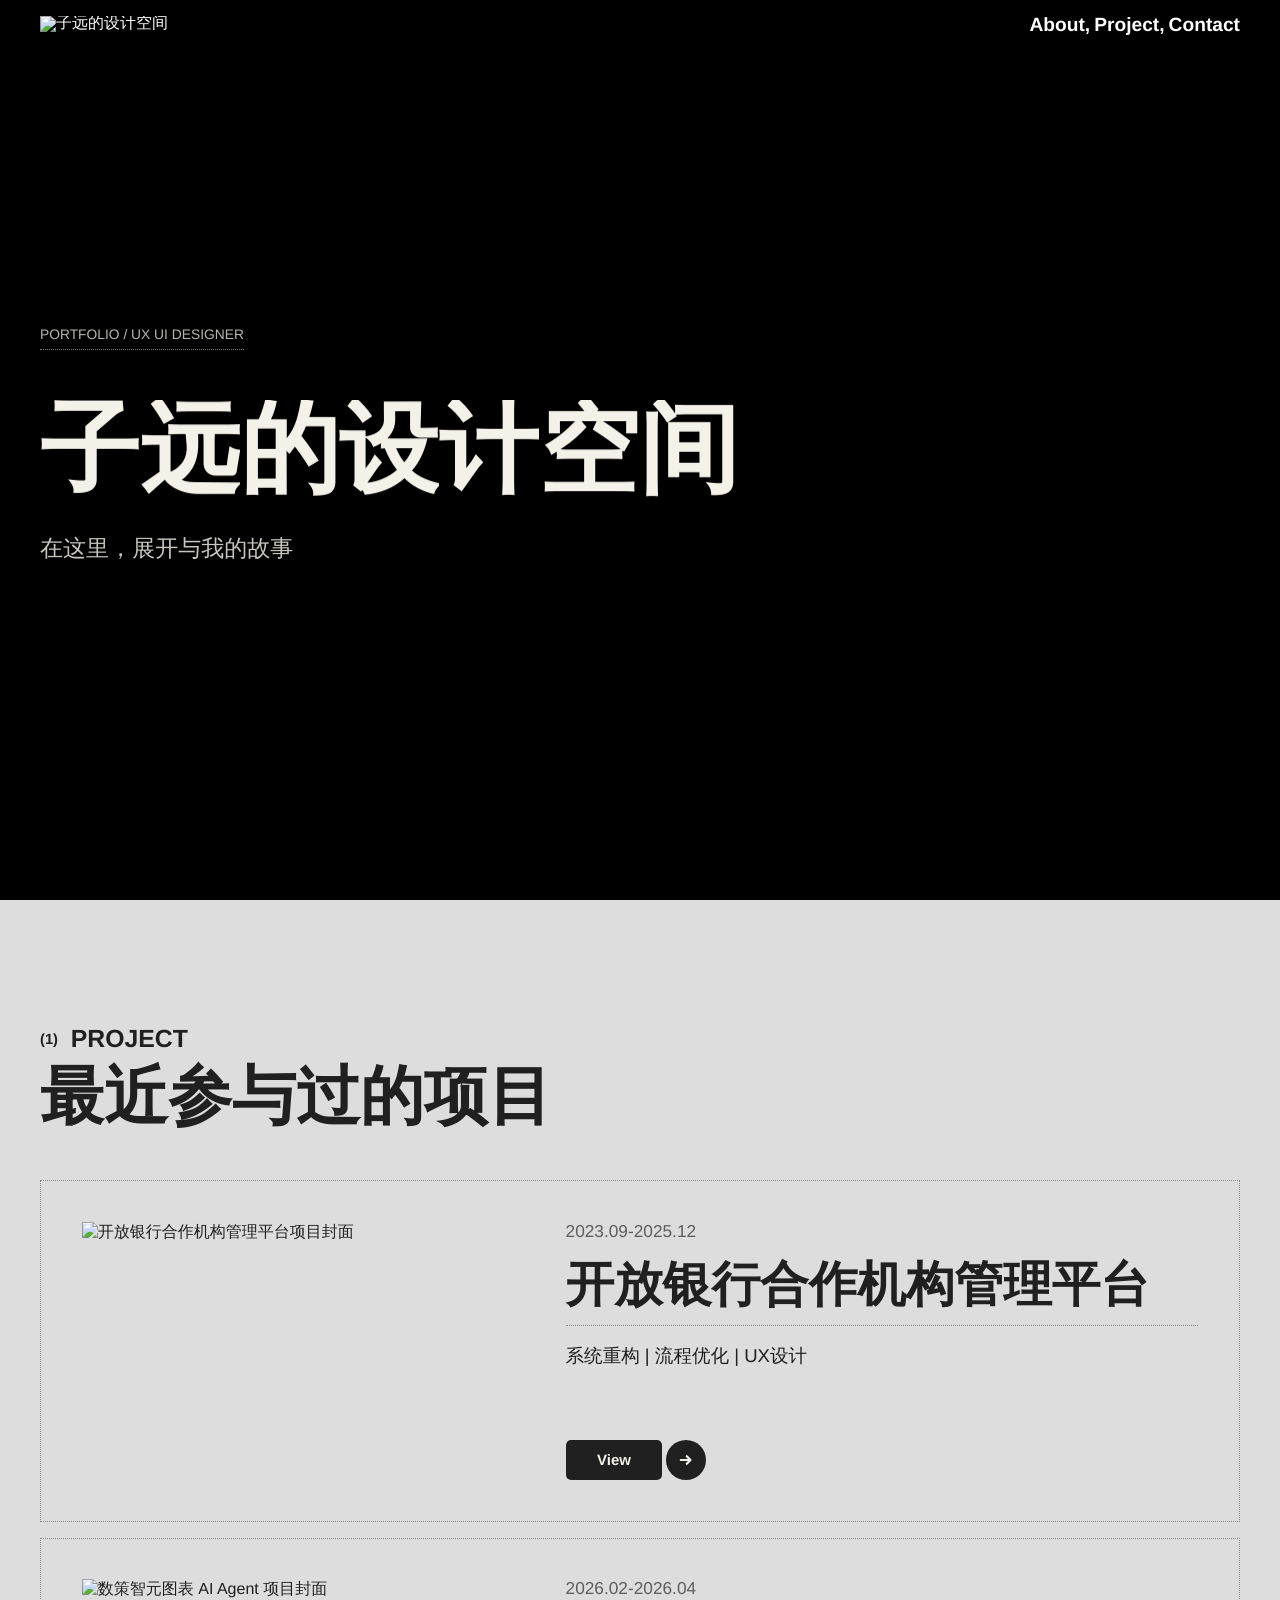
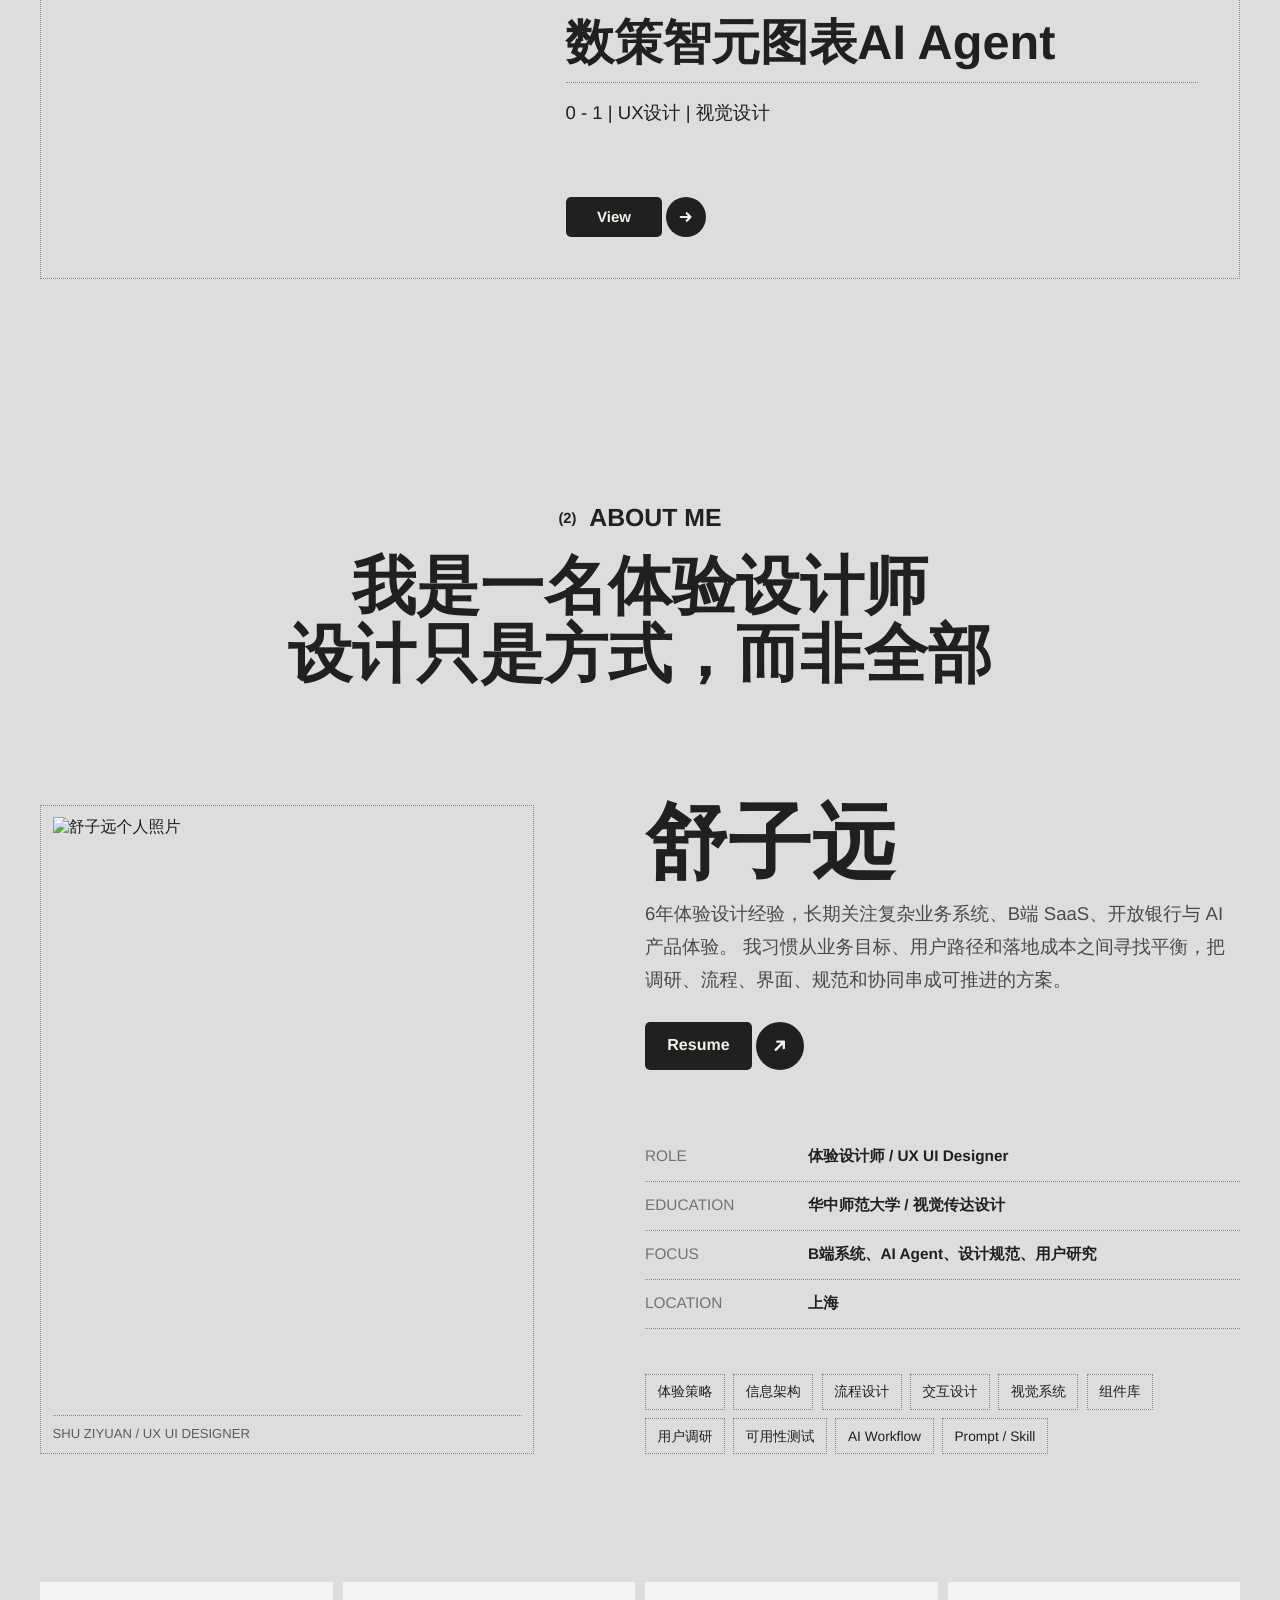
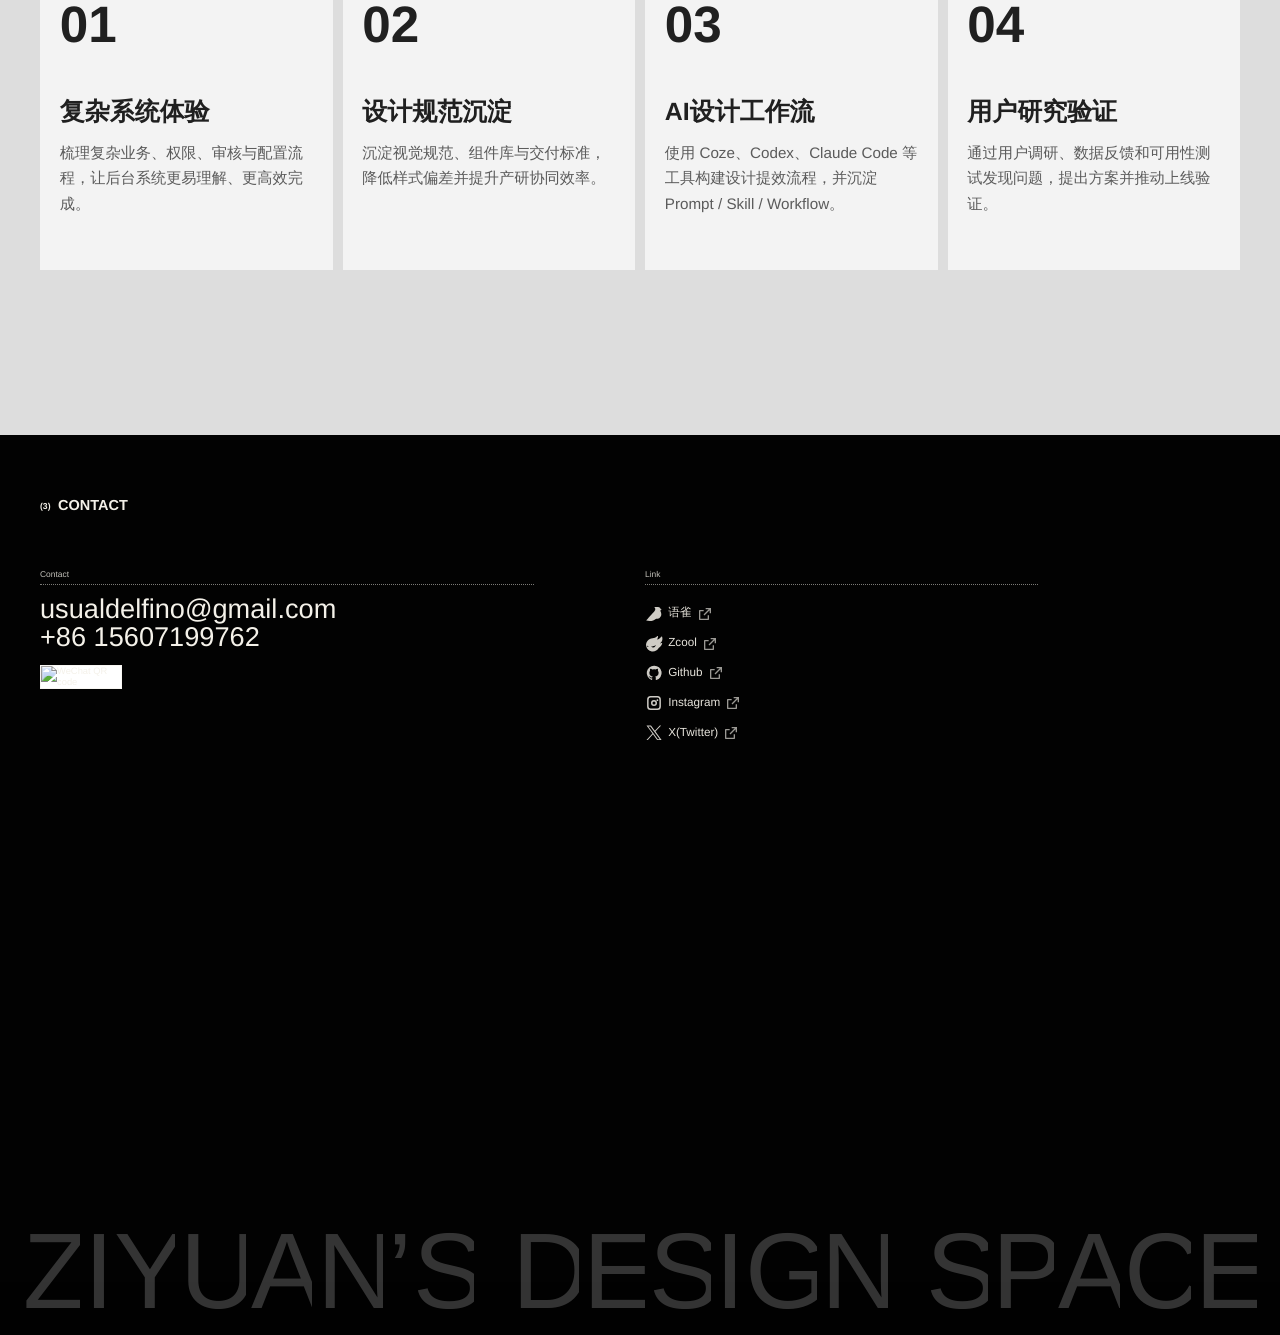
==== index.html @ 79cee353 "Add files via upload" ====
<!doctype html>
<html lang="zh-CN">
  <head>
    <meta charset="UTF-8" />
    <meta name="viewport" content="width=device-width, initial-scale=1.0" />
    <meta
      name="description"
      content="子远的设计空间 - 在这里，展开与我的故事"
    />
    <title>子远的设计空间 - 视频B</title>
    <link rel="icon" href="data:," />
    <style>
      html,
      body {
        background: #dddddd;
      }
    </style>
    <script src="./page-transition.js?v=home-video-b-ready-20260702"></script>
    <link rel="stylesheet" href="./page-transition.css?v=no-flash-route-ready-20260702" />
    <link rel="stylesheet" href="./styles.css?v=hero-copy-motion-20260702" />
    <link rel="stylesheet" href="./contact-footer.css?v=text-offset-20260701a" />
    <link rel="stylesheet" href="./site-header.css?v=site-header-nav-line-20260701" />
    <meta name="variant" content="home-hero-video-b" />
    <meta name="variant-label" content="视频B" />
    <!-- 视频B: homepage hero video using assets/hero-video-b-doubao-no-watermark-compressed.mp4. -->
    <style>
      .hero__media--video {
        --hero-scale: 1;
      }

      .hero__media--video video {
        display: block;
        width: 100%;
        height: 100%;
        object-fit: cover;
        object-position: center;
      }
    </style>
  </head>
  <body>
    <div class="loader" aria-live="polite" aria-label="HELLO 欢迎来到">
      <p class="loader__text" data-loader-text="HELLO 欢迎来到" aria-hidden="true"></p>
      <div class="loader__scan" aria-hidden="true">
        <span class="loader__scan-line"></span>
        <span class="loader__scan-block" style="--x: -42vw; --y: -1px; --w: 8vw; --h: 1px; --d: 0.02s"></span>
        <span class="loader__scan-block" style="--x: -29vw; --y: 2px; --w: 11vw; --h: 1px; --d: 0.08s"></span>
        <span class="loader__scan-block" style="--x: -17vw; --y: -5px; --w: 9vw; --h: 3px; --d: 0.14s"></span>
        <span class="loader__scan-block" style="--x: -7vw; --y: 4px; --w: 12vw; --h: 4px; --d: 0.18s"></span>
        <span class="loader__scan-block" style="--x: 3vw; --y: -2px; --w: 15vw; --h: 2px; --d: 0.22s"></span>
        <span class="loader__scan-block" style="--x: 15vw; --y: 6px; --w: 10vw; --h: 5px; --d: 0.26s"></span>
        <span class="loader__scan-block" style="--x: 28vw; --y: -4px; --w: 12vw; --h: 2px; --d: 0.31s"></span>
        <span class="loader__scan-block" style="--x: 40vw; --y: 1px; --w: 9vw; --h: 1px; --d: 0.36s"></span>
      </div>
      <div class="loader__panel loader__panel--top">
        <span></span><span></span><span></span><span></span><span></span>
        <span></span><span></span><span></span><span></span><span></span>
        <span></span><span></span><span></span><span></span><span></span>
        <span></span><span></span><span></span><span></span><span></span>
      </div>
      <div class="loader__panel loader__panel--bottom">
        <span></span><span></span><span></span><span></span><span></span>
        <span></span><span></span><span></span><span></span><span></span>
        <span></span><span></span><span></span><span></span><span></span>
        <span></span><span></span><span></span><span></span><span></span>
      </div>
    </div>

    <div data-site-header data-site-header-page="home"></div>

    <main id="top">
      <section class="hero" data-hero>
        <div class="hero__media hero__media--video" aria-hidden="true">
          <video
            src="./assets/hero-video-b-doubao-no-watermark-compressed.mp4"
            autoplay
            muted
            loop
            playsinline
            preload="auto"
          ></video>
        </div>
        <div class="hero__grid">
          <p class="hero__kicker reveal">Portfolio / UX UI Designer</p>
          <h1 class="hero__title" data-split-title>子远的设计空间</h1>
          <p class="hero__subtitle reveal">在这里，展开与我的故事</p>
        </div>
      </section>

      <section class="selected" id="selected">
        <div class="section-head">
          <h2 class="section-title">
            <span>(1)</span>
            <strong>Project</strong>
          </h2>
          <p class="section-read reveal-lines">
            <span>最近参与过的项目</span>
          </p>
        </div>

        <div class="work-list">
          <article class="work-card reveal-card">
            <div class="work-card__visual">
              <img
                src="./assets/project-open-bank.png"
                alt="开放银行合作机构管理平台项目封面"
              />
            </div>
            <div class="work-card__body">
              <p class="work-card__meta">2023.09-2025.12</p>
              <h3>开放银行合作机构管理平台</h3>
              <p class="work-card__tags">系统重构 | 流程优化 | UX设计</p>
              <a href="./open-bank.html" class="link-button" aria-label="查看开放银行合作机构管理平台详情">
                <span>View</span>
                <i class="link-button__icon" aria-hidden="true">
                  <svg viewBox="0 0 24 24" focusable="false">
                    <path d="M5 12H18M13 7L18 12L13 17" />
                  </svg>
                </i>
              </a>
            </div>
          </article>
          <article class="work-card reveal-card">
            <div class="work-card__visual">
              <img
                src="./assets/project-bi-agent.png"
                alt="数策智元图表 AI Agent 项目封面"
              />
            </div>
            <div class="work-card__body">
              <p class="work-card__meta">2026.02-2026.04</p>
              <h3>数策智元图表AI Agent</h3>
              <p class="work-card__tags">0 - 1 | UX设计 | 视觉设计</p>
              <a href="./bi-agent.html" class="link-button" aria-label="查看数策智元图表 AI Agent 详情">
                <span>View</span>
                <i class="link-button__icon" aria-hidden="true">
                  <svg viewBox="0 0 24 24" focusable="false">
                    <path d="M5 12H18M13 7L18 12L13 17" />
                  </svg>
                </i>
              </a>
            </div>
          </article>
        </div>
      </section>

      <section class="about" id="about">
        <div class="about__sticky">
          <h2 class="section-title">
            <span>(2)</span>
            <strong>ABOUT ME</strong>
          </h2>
          <p class="about__copy reveal-lines">
            <span>我是一名体验设计师</span>
            <span>设计只是方式，而非全部</span>
          </p>
        </div>

        <div class="about__profile">
          <figure class="about__photo reveal-card">
            <img src="./assets/profile-photo.jpg" alt="舒子远个人照片" />
            <figcaption>Shu Ziyuan / UX UI Designer</figcaption>
          </figure>

          <div class="about__body">
            <div class="about__intro reveal-card">
              <h3>舒子远</h3>
              <p>
                6年体验设计经验，长期关注复杂业务系统、B端 SaaS、开放银行与 AI 产品体验。
                我习惯从业务目标、用户路径和落地成本之间寻找平衡，把调研、流程、界面、规范和协同串成可推进的方案。
              </p>
              <a
                href="./assets/体验设计师-舒子远-简历.pdf"
                class="link-button about__resume-link"
                target="_blank"
                rel="noopener noreferrer"
                aria-label="新开标签页查看舒子远 PDF 简历"
              >
                <span>Resume</span>
                <i class="link-button__icon" aria-hidden="true">
                  <svg viewBox="0 0 24 24" focusable="false">
                    <path d="M7 17L17 7M9 7H17V15" />
                  </svg>
                </i>
              </a>
            </div>

            <dl class="about__facts reveal-card">
              <div>
                <dt>Role</dt>
                <dd>体验设计师 / UX UI Designer</dd>
              </div>
              <div>
                <dt>Education</dt>
                <dd>华中师范大学 / 视觉传达设计</dd>
              </div>
              <div>
                <dt>Focus</dt>
                <dd>B端系统、AI Agent、设计规范、用户研究</dd>
              </div>
              <div>
                <dt>Location</dt>
                <dd>上海</dd>
              </div>
            </dl>

            <div class="about__skills reveal-card" aria-label="擅长方向">
              <span>体验策略</span>
              <span>信息架构</span>
              <span>流程设计</span>
              <span>交互设计</span>
              <span>视觉系统</span>
              <span>组件库</span>
              <span>用户调研</span>
              <span>可用性测试</span>
              <span>AI Workflow</span>
              <span>Prompt / Skill</span>
            </div>
          </div>
        </div>

        <div class="about__abilities" aria-label="核心能力">
          <article class="about__ability reveal-card">
            <span>01</span>
            <h3>复杂系统体验</h3>
            <p>梳理复杂业务、权限、审核与配置流程，让后台系统更易理解、更高效完成。</p>
          </article>
          <article class="about__ability reveal-card">
            <span>02</span>
            <h3>设计规范沉淀</h3>
            <p>沉淀视觉规范、组件库与交付标准，降低样式偏差并提升产研协同效率。</p>
          </article>
          <article class="about__ability reveal-card">
            <span>03</span>
            <h3>AI设计工作流</h3>
            <p>使用 Coze、Codex、Claude Code 等工具构建设计提效流程，并沉淀 Prompt / Skill / Workflow。</p>
          </article>
          <article class="about__ability reveal-card">
            <span>04</span>
            <h3>用户研究验证</h3>
            <p>通过用户调研、数据反馈和可用性测试发现问题，提出方案并推动上线验证。</p>
          </article>
        </div>
      </section>

      <div data-contact-footer></div>
    </main>

    <script src="./site-header.js?v=visual-anchor-20260702"></script>
    <script src="./contact-footer.js?v=text-offset-20260701a"></script>
    <script src="./script.js?v=contact-no-click-20260701"></script>
  </body>
</html>
---- page-transition.css ----
html {
  --page-flip-duration: 1200ms;
  --page-flip-ease: cubic-bezier(0.2, 0.8, 0.2, 1);
}

html.is-page-flip-pending,
html.is-page-flip-history-loading,
body.is-page-flip-navigating {
  overflow: hidden;
}

html.is-page-flip-history-loading body > :not(.page-flip-preview):not(.page-flip-history-frame):not(.page-flip-history-cover) {
  visibility: hidden !important;
}

html.is-page-flip-history-loading body {
  background: transparent !important;
}

html.is-page-flip-pending body {
  clip-path: inset(100% 0 0 0);
}

html.is-page-flip-pending body.is-page-flip-enter {
  animation: page-flip-enter var(--page-flip-duration) var(--page-flip-ease) forwards;
  will-change: clip-path;
}

html.is-page-flip-arriving .loader,
html.is-page-flip-arriving .c-loading {
  display: none !important;
}

html.is-page-flip-incoming:not(.is-page-flip-home-preview) .char {
  animation: none !important;
  opacity: 1 !important;
  transform: translate3d(0, 0, 0) !important;
}

html.is-page-flip-home-preview:not(.is-page-flip-home-preview-active) .char {
  animation: none !important;
  opacity: 0.02 !important;
}

html.is-page-flip-home-preview.is-page-flip-home-preview-active body.is-loaded .char,
html.is-page-flip-home-preview.is-page-flip-home-preview-active body.is-finished .char {
  animation: title-char-in 1.35s cubic-bezier(0.22, 1, 0.36, 1) forwards !important;
  animation-delay: calc(0.08s + var(--i) * 0.045s) !important;
}

html.is-page-flip-incoming:not(.is-page-flip-home-preview) .hero__kicker,
html.is-page-flip-incoming:not(.is-page-flip-home-preview) .hero__subtitle {
  opacity: 1 !important;
  transform: translate3d(0, 0, 0) !important;
  transition: none !important;
}

html.is-page-flip-home-preview:not(.is-page-flip-home-preview-active) .hero__kicker,
html.is-page-flip-home-preview:not(.is-page-flip-home-preview-active) .hero__subtitle {
  animation: none !important;
  opacity: 0 !important;
  transform: translate3d(0, 28px, 0) !important;
  transition: none !important;
}

html.is-page-flip-home-preview.is-page-flip-home-preview-active body.is-loaded .hero__kicker,
html.is-page-flip-home-preview.is-page-flip-home-preview-active body.is-finished .hero__kicker,
html.is-page-flip-home-preview.is-page-flip-home-preview-active body.is-loaded .hero__subtitle,
html.is-page-flip-home-preview.is-page-flip-home-preview-active body.is-finished .hero__subtitle {
  animation: page-flip-hero-copy-in 0.95s cubic-bezier(0.22, 1, 0.36, 1) forwards !important;
}

html.is-page-flip-home-preview.is-page-flip-home-preview-active body.is-loaded .hero__kicker,
html.is-page-flip-home-preview.is-page-flip-home-preview-active body.is-finished .hero__kicker {
  animation-delay: 0.08s !important;
}

html.is-page-flip-home-preview.is-page-flip-home-preview-active body.is-loaded .hero__subtitle,
html.is-page-flip-home-preview.is-page-flip-home-preview-active body.is-finished .hero__subtitle {
  animation-delay: 0.18s !important;
}

html.is-page-flip-arriving *,
html.is-page-flip-arriving *::before,
html.is-page-flip-arriving *::after {
  animation-delay: 0s !important;
  transition-delay: 0s !important;
  transition-duration: 0s !important;
}

html.is-page-flip-arriving .hero__media {
  --hero-scale: 1 !important;
  opacity: 1 !important;
  filter: brightness(1) saturate(1) contrast(1) !important;
  transition: none !important;
}

html.is-page-flip-arriving .hero__media:not(.is-canvas-ready) img {
  opacity: 1 !important;
  transition: none !important;
}

html.is-page-flip-arriving .hero__media.is-canvas-ready img {
  opacity: 0 !important;
  transition: none !important;
}

html.is-page-flip-arriving .hero__canvas {
  transition: none !important;
}

html.is-page-flip-arriving .hero__media:not(.is-canvas-ready) .hero__canvas {
  opacity: 0 !important;
}

html.is-page-flip-arriving .hero__media.is-canvas-ready .hero__canvas {
  opacity: 1 !important;
}

html.is-page-flip-arriving .p-single-mv__background img {
  opacity: 1 !important;
  transform: translate3d(0, var(--single-mv-y, 0px), 0) scale(1) !important;
  transition: none !important;
}

.page-flip-preview {
  position: fixed;
  inset: 0;
  z-index: 2147483000;
  overflow: hidden;
  clip-path: inset(100% 0 0 0);
  pointer-events: none;
  will-change: clip-path;
}

.page-flip-preview iframe {
  display: block;
  width: 100%;
  height: 100%;
  border: 0;
  background: transparent;
}

.page-flip-preview.is-active {
  animation: page-flip-enter var(--page-flip-duration) var(--page-flip-ease) forwards;
}

.page-flip-preview.is-committing {
  animation: none;
  clip-path: inset(0 0 0 0);
}

.page-flip-history-cover {
  position: fixed;
  inset: 0;
  z-index: 2147482999;
  overflow: hidden;
  pointer-events: none;
  background: transparent;
  background-position: center;
  background-repeat: no-repeat;
}

.page-flip-history-frame {
  position: fixed;
  inset: 0;
  overflow: hidden;
  pointer-events: none;
  background: transparent;
}

.page-flip-history-frame--backdrop {
  z-index: 2147482998;
}

.page-flip-history-frame--reveal {
  z-index: 2147483000;
  clip-path: inset(100% 0 0 0);
  will-change: clip-path;
}

.page-flip-history-frame iframe {
  display: block;
  width: 100%;
  height: 100%;
  border: 0;
  background: transparent;
  opacity: 0;
}

.page-flip-history-frame.is-ready iframe {
  opacity: 1;
}

.page-flip-history-frame--reveal.is-active {
  animation: page-flip-enter var(--page-flip-duration) var(--page-flip-ease) forwards;
}

@keyframes page-flip-enter {
  from {
    clip-path: inset(100% 0 0 0);
  }

  to {
    clip-path: inset(0 0 0 0);
  }
}

@keyframes page-flip-hero-copy-in {
  from {
    opacity: 0;
    transform: translate3d(0, 28px, 0);
  }

  to {
    opacity: 1;
    transform: translate3d(0, 0, 0);
  }
}

@media (prefers-reduced-motion: reduce) {
  html.is-page-flip-pending body.is-page-flip-enter,
  .page-flip-preview.is-active,
  .page-flip-history-frame--reveal.is-active {
    animation-name: page-flip-enter !important;
    animation-duration: var(--page-flip-duration) !important;
    animation-timing-function: var(--page-flip-ease) !important;
    animation-delay: 0s !important;
    animation-iteration-count: 1 !important;
    animation-direction: normal !important;
    animation-fill-mode: forwards !important;
  }
}
---- styles.css ----
@font-face {
  font-family: "Cera Pro";
  src: url("./assets/fonts/cera-pro-light.otf") format("opentype");
  font-weight: 300;
  font-style: normal;
  font-display: swap;
}

@font-face {
  font-family: "Cera Pro";
  src: url("./assets/fonts/cera-pro-medium.otf") format("opentype");
  font-weight: 400;
  font-style: normal;
  font-display: swap;
}

@font-face {
  font-family: "Cera Pro";
  src: url("./assets/fonts/cera-pro-medium.otf") format("opentype");
  font-weight: 500;
  font-style: normal;
  font-display: swap;
}

@font-face {
  font-family: "Cera Pro";
  src: url("./assets/fonts/cera-pro-bold.otf") format("opentype");
  font-weight: 600;
  font-style: normal;
  font-display: swap;
}

@font-face {
  font-family: "Cera Pro";
  src: url("./assets/fonts/cera-pro-bold.otf") format("opentype");
  font-weight: 650 700;
  font-style: normal;
  font-display: swap;
}

@font-face {
  font-family: "Cera Pro";
  src: url("./assets/fonts/cera-pro-black.otf") format("opentype");
  font-weight: 800 900;
  font-style: normal;
  font-display: swap;
}

@font-face {
  font-family: "Cera Pro";
  src: url("./assets/fonts/cera-pro-regular-italic.otf") format("opentype");
  font-weight: 400;
  font-style: italic;
  font-display: swap;
}

@font-face {
  font-family: "Cera Pro";
  src: url("./assets/fonts/cera-pro-black-italic.otf") format("opentype");
  font-weight: 800 900;
  font-style: italic;
  font-display: swap;
}

:root {
  --ink: #202020;
  --paper: #dddddd;
  --paper-soft: #ece9df;
  --white: #f4f1e9;
  --line: rgba(32, 32, 32, 0.45);
  --gold: #f2bd75;
  --grid-gap: 10px;
  --page-pad: 40px;
  --work-body-width: 62rem;
  font-family:
    "Cera Pro", "Helvetica Neue", Arial, "PingFang SC", "Microsoft YaHei",
    sans-serif;
  color: var(--ink);
  background: var(--paper);
}

* {
  box-sizing: border-box;
}

html {
  scroll-behavior: smooth;
  scrollbar-width: none;
  -ms-overflow-style: none;
}

html::-webkit-scrollbar,
body::-webkit-scrollbar {
  display: none;
}

body {
  margin: 0;
  min-width: 320px;
  background: var(--paper);
  color: var(--ink);
  overflow-x: clip;
  -webkit-font-smoothing: antialiased;
  text-rendering: geometricPrecision;
}

body.is-lock {
  overflow: hidden;
}

a {
  color: inherit;
  text-decoration: none;
}

img,
canvas {
  display: block;
}

::selection {
  background: var(--ink);
  color: var(--paper-soft);
}

.sr-only {
  position: absolute;
  width: 1px;
  height: 1px;
  padding: 0;
  overflow: hidden;
  clip: rect(0, 0, 0, 0);
  white-space: nowrap;
  border: 0;
}

.loader {
  position: fixed;
  inset: 0;
  z-index: 999;
  display: grid;
  place-items: center;
  background: transparent;
  color: var(--paper-soft);
  overflow: hidden;
}

.loader__text {
  position: relative;
  z-index: 6;
  display: flex;
  align-items: center;
  justify-content: center;
  gap: 0.025em;
  margin: 0;
  overflow: hidden;
  font-size: clamp(2rem, 2.25vw, 2.8rem);
  font-weight: 700;
  letter-spacing: 0;
  line-height: 1;
  white-space: nowrap;
  text-transform: uppercase;
  visibility: hidden;
  transition: opacity 0.18s ease;
}

body.is-ready .loader__text.is-split {
  visibility: visible;
}

.loader__char-wrap {
  display: inline-block;
  overflow: hidden;
}

.loader__char {
  --loader-start-y: -140%;
  display: inline-block;
  line-height: 1;
  opacity: 0;
  transform: translate3d(0, var(--loader-start-y), 0);
  will-change: transform, opacity;
}

.loader__char-wrap:nth-child(2n) .loader__char {
  --loader-start-y: 140%;
  transform: translate3d(0, var(--loader-start-y), 0);
}

.loader__space {
  width: 0.48em;
}

.loader__panel {
  position: absolute;
  left: 0;
  z-index: 2;
  display: flex;
  width: 100%;
  height: 50%;
  pointer-events: none;
}

.loader__panel--top {
  top: 0;
  align-items: flex-start;
}

.loader__panel--bottom {
  bottom: 0;
  align-items: flex-end;
}

.loader__panel span {
  width: 5%;
  height: 100%;
  background: #111;
  box-shadow: 1px 0 0 #111;
  transform: scaleY(1);
  will-change: transform;
}

.loader__panel--top span {
  transform-origin: top;
}

.loader__panel--bottom span {
  transform-origin: bottom;
}

.loader__scan {
  position: absolute;
  left: 0;
  top: 50%;
  z-index: 5;
  width: 100%;
  height: clamp(2px, 0.28vw, 5px);
  opacity: 0;
  transform: translateY(-50%);
  pointer-events: none;
}

.loader__scan-line {
  position: absolute;
  left: 6.4vw;
  right: 6.4vw;
  top: 0;
  height: 100%;
  background: linear-gradient(
    90deg,
    rgba(244, 241, 233, 0),
    rgba(244, 241, 233, 0.42) 18%,
    rgba(244, 241, 233, 0.96) 48%,
    rgba(244, 241, 233, 0.5) 82%,
    rgba(244, 241, 233, 0)
  );
  transform: scaleX(0);
  transform-origin: center;
  opacity: 0;
}

.loader__scan-block {
  position: absolute;
  left: 50%;
  top: 0;
  width: var(--w);
  height: calc(var(--h) * 2.8);
  background: var(--paper-soft);
  opacity: 0;
  transform: translate(-50%, -50%) translate(var(--x), var(--y)) scaleX(0);
  transform-origin: center;
  will-change: transform, opacity;
}

@media (max-width: 767px) {
  .loader__text {
    font-size: clamp(1.75rem, 7.2vw, 2.4rem);
  }
}

body.is-ready .loader__char {
  animation: loader-copy-in 1.15s cubic-bezier(0.76, 0, 0.24, 1) both;
  animation-delay: calc(0.66s + var(--loader-char-delay));
}

body.is-text-drift .loader__char {
  opacity: 1;
}

body.is-text-drift .loader__char-wrap:nth-child(odd) .loader__char {
  animation: loader-char-drift-down 0.34s cubic-bezier(0.76, 0, 0.24, 1) both;
  animation-delay: calc(var(--loader-char-delay) * 0.22);
}

body.is-text-drift .loader__char-wrap:nth-child(even) .loader__char {
  animation: loader-char-drift-up 0.34s cubic-bezier(0.76, 0, 0.24, 1) both;
  animation-delay: calc(var(--loader-char-delay) * 0.22);
}

body.is-scan-armed .loader__scan {
  opacity: 1;
}

body.is-scan-armed .loader__scan-line {
  opacity: 1;
  transform: scaleX(0.08);
  transition:
    opacity 0.08s ease,
    transform 0.12s cubic-bezier(0.76, 0, 0.24, 1);
}

body.is-loaded .loader__text {
  opacity: 0;
}

body.is-loaded .loader__panel--top span {
  animation: loader-panel-out 0.9s cubic-bezier(0.76, 0, 0.24, 1) forwards;
  animation-delay: calc(0.28s + var(--loader-line-delay));
}

body.is-loaded .loader__panel--bottom span {
  animation: loader-panel-out 0.9s cubic-bezier(0.76, 0, 0.24, 1) forwards;
  animation-delay: calc(0.28s + var(--loader-line-delay));
}

body.is-loaded .loader__scan {
  animation: loader-scan-holder 1.05s cubic-bezier(0.76, 0, 0.24, 1) forwards;
}

body.is-loaded .loader__scan-line {
  animation: loader-scan-line 0.68s cubic-bezier(0.76, 0, 0.24, 1) forwards;
}

body.is-loaded .loader__scan-block {
  animation: loader-scan-block 0.72s cubic-bezier(0.76, 0, 0.24, 1) forwards;
  animation-delay: var(--d);
}

body.is-finished .loader {
  display: none;
}

@keyframes loader-copy-in {
  0% {
    opacity: 0;
    transform: translate3d(0, var(--loader-start-y), 0);
  }
  12% {
    opacity: 1;
  }
  to {
    opacity: 1;
    transform: translate3d(0, 0, 0);
  }
}

@keyframes loader-char-drift-down {
  from {
    opacity: 1;
    transform: translate3d(0, 0, 0);
  }
  to {
    opacity: 1;
    transform: translate3d(0, 58%, 0);
  }
}

@keyframes loader-char-drift-up {
  from {
    opacity: 1;
    transform: translate3d(0, 0, 0);
  }
  to {
    opacity: 1;
    transform: translate3d(0, -58%, 0);
  }
}

@keyframes loader-panel-out {
  to {
    transform: scaleY(0);
  }
}

@keyframes loader-scan-holder {
  0% {
    opacity: 1;
  }
  12%,
  72% {
    opacity: 1;
  }
  100% {
    opacity: 0;
  }
}

@keyframes loader-scan-line {
  0% {
    transform: scaleX(0.08);
    opacity: 1;
  }
  18% {
    opacity: 1;
  }
  62% {
    transform: scaleX(1);
    opacity: 1;
  }
  100% {
    transform: scaleX(0.36);
    opacity: 0;
  }
}

@keyframes loader-scan-block {
  0% {
    opacity: 0;
    transform: translate(-50%, -50%) translate(var(--x), var(--y)) scaleX(0);
  }
  18%,
  42% {
    opacity: 1;
  }
  46% {
    transform: translate(-50%, -50%) translate(var(--x), var(--y)) scaleX(1);
  }
  100% {
    opacity: 0;
    transform: translate(-50%, -50%) translate(var(--x), var(--y)) scaleX(0.08);
  }
}

.hero {
  position: relative;
  min-height: 100svh;
  overflow: hidden;
  background: #000;
  color: var(--white);
}

.hero__media {
  --hero-scroll-y: 0px;
  --hero-scale: 1.08;
  position: absolute;
  inset: 0;
  overflow: hidden;
  transform: translate3d(0, var(--hero-scroll-y), 0) scale(var(--hero-scale));
  opacity: 0;
  filter: brightness(1.08) saturate(1.04) contrast(1.02);
  transition:
    opacity 1.2s cubic-bezier(0.22, 1, 0.36, 1),
    transform 1.6s cubic-bezier(0.22, 1, 0.36, 1),
    filter 1.6s cubic-bezier(0.22, 1, 0.36, 1);
  will-change: transform, filter, opacity;
}

body.is-loaded .hero__media,
body.is-finished .hero__media {
  --hero-scale: 1;
  opacity: 1;
  filter: brightness(1) saturate(1) contrast(1);
}

body.is-loaded .hero__media.is-hovering,
body.is-finished .hero__media.is-hovering {
  filter: brightness(1.12) saturate(1.12) contrast(1.04);
}

.hero__media img {
  width: 100%;
  height: 100%;
  object-fit: cover;
  object-position: 68% center;
  transition: opacity 0.55s ease;
}

.hero__media.is-canvas-ready img {
  opacity: 0;
}

.hero__canvas {
  position: absolute;
  inset: 0;
  width: 100%;
  height: 100%;
  opacity: 0;
  pointer-events: none;
  transition: opacity 0.65s ease;
}

.hero__media.is-canvas-ready .hero__canvas {
  opacity: 1;
}

.hero__grid {
  position: relative;
  z-index: 2;
  display: grid;
  grid-template-columns: repeat(12, 1fr);
  gap: var(--grid-gap);
  min-height: 100svh;
  padding: max(7rem, calc(50svh - clamp(1.625rem, 3.9vw, 4.45rem) - 4.6rem))
    var(--page-pad) 7vh;
  align-content: start;
}

.hero__kicker {
  grid-column: 1 / span 5;
  width: fit-content;
  margin: 0 0 2.5rem;
  font-size: clamp(0.82rem, 1.08vw, 1rem);
  color: rgba(244, 241, 233, 0.75);
  border-bottom: 1px dotted rgba(244, 241, 233, 0.5);
  padding-bottom: 0.42rem;
  text-transform: uppercase;
}

.hero__title {
  grid-column: 1 / span 10;
  display: flex;
  flex-wrap: nowrap;
  max-width: none;
  margin: 0;
  font-size: clamp(3.25rem, 7.8vw, 8.9rem);
  font-weight: 800;
  line-height: 1;
  letter-spacing: 0;
  white-space: nowrap;
}

.char-wrap {
  display: inline-block;
  overflow: hidden;
}

.char {
  display: inline-block;
  transform: translate3d(0, -118%, 0);
  opacity: 0.02;
  will-change: transform, opacity;
}

.char-wrap--odd .char {
  transform: translate3d(0, -118%, 0);
}

.char-wrap--even .char {
  transform: translate3d(0, 118%, 0);
}

.char-wrap--space {
  width: 0.28em;
}

body.is-loaded .char,
body.is-finished .char {
  animation: title-char-in 1.35s cubic-bezier(0.22, 1, 0.36, 1) forwards;
  animation-delay: calc(1.03s + var(--i) * 0.045s);
}

@keyframes title-char-in {
  to {
    transform: translate3d(0, 0, 0);
    opacity: 1;
  }
}

.hero__subtitle {
  grid-column: 1 / span 5;
  max-width: 20rem;
  margin: 1.45rem 0 0;
  color: rgba(244, 241, 233, 0.82);
  font-size: clamp(1.05rem, 1.8vw, 1.6rem);
  line-height: 1.35;
}

.hero__scroll {
  position: absolute;
  left: var(--page-pad);
  bottom: 22px;
  z-index: 2;
  margin: 0;
  color: rgba(244, 241, 233, 0.8);
  font-size: 0.82rem;
}

.reveal,
.reveal-lines span,
.reveal-card {
  opacity: 0;
  transform: translateY(30px);
  transition:
    transform 0.95s cubic-bezier(0.22, 1, 0.36, 1),
    opacity 0.95s ease;
}

.reveal.is-visible,
.reveal-lines.is-visible span,
.reveal-card.is-visible {
  opacity: 1;
  transform: translateY(0);
}

.reveal-lines span {
  display: block;
}

.reveal-lines.is-visible span:nth-child(2) {
  transition-delay: 0.08s;
}

.reveal-lines.is-visible span:nth-child(3) {
  transition-delay: 0.16s;
}

.reveal-lines.is-visible span:nth-child(4) {
  transition-delay: 0.24s;
}

.hero__kicker.reveal,
.hero__subtitle.reveal {
  opacity: 0;
  transform: translate3d(0, 28px, 0);
  transition: none;
}

body.is-loaded .hero__kicker.reveal,
body.is-finished .hero__kicker.reveal,
body.is-loaded .hero__subtitle.reveal,
body.is-finished .hero__subtitle.reveal {
  animation: hero-copy-in 0.95s cubic-bezier(0.22, 1, 0.36, 1) forwards;
}

body.is-loaded .hero__kicker.reveal,
body.is-finished .hero__kicker.reveal {
  animation-delay: 0.86s;
}

body.is-loaded .hero__subtitle.reveal,
body.is-finished .hero__subtitle.reveal {
  animation-delay: 1.02s;
}

@keyframes hero-copy-in {
  from {
    opacity: 0;
    transform: translate3d(0, 28px, 0);
  }

  to {
    opacity: 1;
    transform: translate3d(0, 0, 0);
  }
}

.selected {
  padding: 8rem var(--page-pad) 7rem;
  background: var(--paper);
}

.section-head {
  display: grid;
  grid-template-columns: repeat(12, 1fr);
  gap: var(--grid-gap);
  margin-bottom: 3.1rem;
}

.section-title {
  display: flex;
  align-items: center;
  gap: 0.8rem;
  margin: 0;
  font-weight: 600;
  line-height: 1;
  text-transform: uppercase;
}

.section-title span {
  font-size: 0.92rem;
}

.section-title strong {
  font-size: clamp(1.2rem, 2vw, 1.55rem);
}

.selected .section-title {
  grid-column: 1 / span 4;
}

.section-read {
  grid-column: 1 / span 9;
  max-width: 62rem;
  margin: 0;
  font-size: clamp(2.2rem, 5vw, 4.4rem);
  font-weight: 800;
  line-height: 1.06;
  letter-spacing: 0;
}

.work-list {
  display: flex;
  flex-direction: column;
  gap: 1rem;
  width: 100%;
  max-width: none;
  margin: 0;
}

.work-card {
  display: grid;
  grid-template-columns: minmax(0, 0.42fr) minmax(18rem, 0.58fr);
  align-items: start;
  gap: clamp(1.4rem, 2vw, 2.25rem);
  min-height: 0;
  border: 1px dotted var(--line);
  padding: 2.55rem;
  background: #dddddd;
}

.work-card__visual {
  align-self: start;
  width: 100%;
  max-width: none;
  max-height: none;
  min-height: 0;
  height: auto;
  aspect-ratio: 16 / 9;
  background: #dddddd;
  overflow: hidden;
  position: relative;
}

.work-card__visual img {
  width: 100%;
  height: 100%;
  object-fit: contain;
  object-position: center;
}

.work-card:hover .work-card__visual img {
  transform: none;
}

.work-card__body {
  position: relative;
  display: flex;
  flex-direction: column;
  align-items: flex-start;
  align-self: stretch;
  width: min(100%, var(--work-body-width));
  min-width: 0;
  padding-top: 0;
}

.work-card__body h3 {
  width: 100%;
  margin: 0 0 1rem;
  border-bottom: 1px dotted var(--line);
  padding-bottom: 0.8rem;
  font-size: clamp(2.2rem, 3.8vw, 4.6rem);
  line-height: 1.08;
  letter-spacing: 0;
}

.work-card__body p {
  max-width: 42rem;
  margin: 0;
  font-size: clamp(1rem, 1.45vw, 1.38rem);
  line-height: 1.55;
}

.work-card__meta {
  margin-bottom: 1.1rem !important;
  color: rgba(32, 32, 32, 0.68);
  font-size: clamp(0.95rem, 1.35vw, 1.25rem) !important;
  line-height: 1.15 !important;
}

.work-card__tags {
  margin-bottom: 1.6rem !important;
  color: var(--ink);
  font-size: clamp(1rem, 1.45vw, 1.38rem) !important;
  line-height: 1.55 !important;
}

.link-button {
  --button-height: clamp(2.58rem, 4.9vw, 3rem);
  --button-text-width: clamp(5.92rem, 10.65vw, 6.68rem);
  --button-icon-size: var(--button-height);
  --button-radius: clamp(0.26rem, 0.52vw, 0.32rem);
  --button-pill-radius: calc(var(--button-height) / 2);
  --button-duration: 0.78s;
  --button-ease: cubic-bezier(0.2, 0.8, 0.2, 1);
  display: flex;
  align-items: center;
  gap: clamp(0.2rem, 0.52vw, 0.25rem);
  width: fit-content;
  margin-top: auto;
  padding-top: 2.4rem;
  font-weight: 700;
}

.link-button span,
.link-button i {
  display: grid;
  place-items: center;
  min-height: var(--button-height);
  background: var(--ink);
  color: var(--white);
  transition:
    border-radius var(--button-duration) var(--button-ease),
    background-color var(--button-duration) var(--button-ease),
    color var(--button-duration) var(--button-ease),
    transform var(--button-duration) var(--button-ease);
  will-change: border-radius, transform;
}

.link-button span {
  min-width: var(--button-text-width);
  padding: 0 clamp(0.92rem, 1.9vw, 1.15rem);
  border-radius: var(--button-radius);
  font-style: normal;
}

.link-button i {
  width: var(--button-icon-size);
  height: var(--button-icon-size);
  border-radius: 999px;
  font-style: normal;
}

.link-button__icon svg {
  width: clamp(1.08rem, 2.05vw, 1.22rem);
  height: clamp(1.08rem, 2.05vw, 1.22rem);
  fill: none;
  stroke: currentColor;
  stroke-width: 2.85;
  stroke-linecap: round;
  stroke-linejoin: round;
  transform: translate3d(0, 0, 0);
  transition: transform var(--button-duration) var(--button-ease);
  will-change: transform;
}

.link-button:hover span,
.link-button:focus-visible span {
  border-radius: var(--button-pill-radius);
  transform: translate3d(0, 0, 0);
}

.link-button:hover i,
.link-button:focus-visible i {
  transform: translate3d(0.08rem, 0, 0) scale(0.9);
}

.link-button:hover .link-button__icon svg,
.link-button:focus-visible .link-button__icon svg {
  transform: translate3d(0.04rem, 0, 0);
}

@media (max-width: 900px) {
  .work-card {
    grid-template-columns: 1fr;
    gap: 1.6rem;
    padding: clamp(1rem, 3vw, 1.8rem);
  }

  .work-card__visual {
    width: 100%;
    height: auto;
    min-height: 0;
    aspect-ratio: 16 / 9;
  }

  .work-card__body {
    min-height: auto;
  }

  .link-button {
    margin-top: 1.6rem;
    padding-top: 0;
  }
}

.about {
  position: relative;
  padding-bottom: 5vh;
  background: var(--paper);
}

.about__sticky {
  position: relative;
  z-index: 1;
  display: flex;
  flex-direction: column;
  align-items: center;
  justify-content: center;
  gap: clamp(1rem, 2.3vh, 1.55rem);
  min-height: 46svh;
  padding: 2.8rem var(--page-pad);
  text-align: center;
}

.about__sticky .section-title {
  justify-content: center;
  margin-bottom: 0;
}

.about__copy {
  max-width: 62rem;
  margin: 0;
  font-size: clamp(2.2rem, 5vw, 4.4rem);
  font-weight: 800;
  line-height: 1.06;
}

.about__profile {
  position: relative;
  z-index: 2;
  display: grid;
  grid-template-columns: repeat(12, 1fr);
  align-items: start;
  gap: clamp(2rem, 4vw, 5rem) var(--grid-gap);
  width: min(100%, 86rem);
  margin: 0 auto;
  padding: 0 var(--page-pad) 8rem;
}

.about__photo {
  position: sticky;
  top: 5rem;
  align-self: start;
  grid-column: 1 / span 5;
  margin: 0;
  border: 1px dotted var(--line);
  padding: 0.72rem;
  background: #dddddd;
}

.about__photo img {
  width: 100%;
  aspect-ratio: 4 / 5;
  object-fit: cover;
  object-position: center 42%;
  filter: grayscale(0.08) contrast(1.04);
}

.about__photo figcaption {
  display: flex;
  justify-content: space-between;
  gap: 1rem;
  margin-top: 0.72rem;
  border-top: 1px dotted var(--line);
  padding-top: 0.62rem;
  color: rgba(32, 32, 32, 0.68);
  font-size: clamp(0.82rem, 1vw, 0.96rem);
  line-height: 1.2;
  text-transform: uppercase;
}

.about__body {
  align-self: stretch;
  grid-column: 7 / span 6;
  display: flex;
  flex-direction: column;
  justify-content: space-between;
  gap: 1rem;
  min-width: 0;
}

.about__intro {
  padding: 0 0 clamp(1rem, 1.45vw, 1.45rem);
}

.about__intro h3 {
  margin: 0 0 1rem;
  font-size: clamp(3rem, 6.5vw, 7.4rem);
  font-weight: 900;
  line-height: 0.92;
  letter-spacing: 0;
}

.about__intro p {
  max-width: 47rem;
  margin: 0;
  color: rgba(32, 32, 32, 0.78);
  font-size: clamp(1.04rem, 1.45vw, 1.34rem);
  line-height: 1.78;
}

.about__resume-link {
  margin-top: clamp(1.35rem, 2vw, 1.85rem);
  padding-top: 0;
}

.about__facts {
  margin: 0;
}

.about__facts div {
  display: grid;
  grid-template-columns: minmax(7rem, 0.34fr) 1fr;
  gap: 1rem;
  border-bottom: 1px dotted var(--line);
  padding: clamp(0.78rem, 1vw, 0.9rem) 0;
}

.about__facts dt,
.about__facts dd {
  margin: 0;
  font-size: clamp(0.95rem, 1.2vw, 1.08rem);
  line-height: 1.45;
}

.about__facts dt {
  color: rgba(32, 32, 32, 0.56);
  text-transform: uppercase;
}

.about__facts dd {
  color: var(--ink);
  font-weight: 650;
}

.about__skills {
  display: flex;
  flex-wrap: wrap;
  gap: 0.52rem;
}

.about__skills span {
  display: inline-flex;
  align-items: center;
  min-height: 2.25rem;
  border: 1px dotted var(--line);
  padding: 0.42rem 0.72rem;
  background: #dddddd;
  font-size: clamp(0.86rem, 1vw, 0.98rem);
  line-height: 1;
  white-space: nowrap;
}

.about__abilities {
  position: relative;
  z-index: 2;
  display: grid;
  grid-template-columns: repeat(12, 1fr);
  gap: var(--grid-gap);
  width: min(100%, 86rem);
  margin: 0 auto;
  padding: 0 var(--page-pad) 7.5rem;
}

.about__ability {
  grid-column: span 3;
  min-height: 18rem;
  padding: clamp(1.05rem, 1.55vw, 1.45rem);
  background: #f3f3f3;
}

.about__ability span {
  display: block;
  margin-bottom: clamp(2rem, 4vw, 4.8rem);
  font-size: clamp(2rem, 4vw, 4.2rem);
  font-weight: 900;
  line-height: 0.88;
}

.about__ability h3 {
  margin: 0 0 0.45rem;
  padding-bottom: 0.35rem;
  font-size: clamp(1.35rem, 1.95vw, 1.9rem);
  line-height: 1.18;
}

.about__ability p {
  margin: 0;
  color: rgba(32, 32, 32, 0.72);
  font-size: clamp(0.95rem, 1.12vw, 1.05rem);
  line-height: 1.68;
}

.contact-section {
  position: relative;
  min-height: 100svh;
  overflow: hidden;
  background: #050505;
  color: var(--white);
}

.contact-section__bg {
  position: absolute;
  inset: -8%;
  background:
    linear-gradient(rgba(0, 0, 0, 0.56), rgba(0, 0, 0, 0.72)),
    url("./assets/hero-black-hole.png") center / cover;
  filter: grayscale(1) brightness(0.45);
  transform: scale(1.04);
}

.contact-section__content {
  position: relative;
  z-index: 2;
  display: flex;
  flex-direction: column;
  justify-content: flex-start;
  min-height: 100svh;
  padding: clamp(5.8rem, 10vh, 6.8rem) var(--page-pad) 5rem;
}

.contact-section .section-title {
  margin-bottom: clamp(3rem, 7vw, 6rem);
}

.contact-section__grid {
  display: grid;
  grid-template-columns: repeat(12, 1fr);
  gap: var(--grid-gap);
}

.contact-section__contact,
.contact-section__links {
  display: flex;
  flex-direction: column;
  align-items: flex-start;
  text-align: left;
}

.contact-section__contact {
  grid-column: 1 / span 5;
}

.contact-section__links {
  grid-column: 7 / span 4;
  gap: 0.85rem;
}

.contact-section p {
  align-self: stretch;
  margin: 0 0 1rem;
  border-bottom: 1px dotted rgba(244, 241, 233, 0.5);
  padding-bottom: 0.5rem;
  color: rgba(244, 241, 233, 0.8);
  font-size: 0.9rem;
}

.contact-section a {
  width: fit-content;
  color: inherit;
}

.contact-section__mail,
.contact-section__phone {
  max-width: 100%;
  color: var(--white);
  font-size: clamp(1.45rem, 2.5vw, 2.9rem);
  font-weight: 500;
  line-height: 1.06;
  letter-spacing: 0;
  white-space: nowrap;
}

.contact-section__wechat-qr {
  width: clamp(6rem, 8vw, 8.8rem);
  height: auto;
  margin-top: 1.4rem;
  border: 1px solid rgba(244, 241, 233, 0.6);
  background: var(--white);
}

.contact-section__links a {
  display: grid;
  grid-template-columns: 18px auto 16px;
  align-items: center;
  column-gap: 0.55rem;
  min-height: 22px;
  color: rgba(244, 241, 233, 0.94);
  font-size: clamp(1rem, 1.4vw, 1.25rem);
  line-height: 1.25;
}

.contact-section__brand-icon {
  display: block;
  width: 18px;
  height: 18px;
  background: currentColor;
  opacity: 0.9;
}

.contact-section__brand-icon svg {
  display: block;
  width: 100%;
  height: 100%;
  fill: currentColor;
}

.contact-section__brand-icon--yuque,
.contact-section__brand-icon--zcool {
  background: transparent;
  -webkit-mask: none;
  mask: none;
}

.contact-section__brand-icon--yuque svg,
.contact-section__brand-icon--zcool svg {
  transform: scale(1.08);
}

.contact-section__brand-icon--github {
  -webkit-mask: url("data:image/svg+xml,%3Csvg%20viewBox='0%200%2024%2024'%20xmlns='http://www.w3.org/2000/svg'%3E%3Cpath%20d='M12%202.3a9.7%209.7%200%200%200-3.07%2018.9c.49.09.67-.21.67-.47v-1.66c-2.73.6-3.31-1.18-3.31-1.18-.45-1.13-1.09-1.43-1.09-1.43-.89-.61.07-.6.07-.6.98.07%201.5%201.02%201.5%201.02.88%201.5%202.3%201.07%202.86.82.09-.63.34-1.07.62-1.32-2.18-.25-4.48-1.09-4.48-4.86%200-1.07.38-1.95%201.01-2.64-.1-.25-.44-1.25.1-2.6%200%200%20.83-.27%202.67%201.01A9.23%209.23%200%200%20112%206.96c.82%200%201.64.11%202.41.33%201.83-1.28%202.66-1.01%202.66-1.01.54%201.35.2%202.35.1%202.6.63.69%201.01%201.57%201.01%202.64%200%203.78-2.3%204.6-4.49%204.85.35.3.67.9.67%201.82v2.7c0%20.26.18.56.68.46A9.7%209.7%200%200%200%2012%202.3Z'/%3E%3C/svg%3E") center / contain no-repeat;
  mask: url("data:image/svg+xml,%3Csvg%20viewBox='0%200%2024%2024'%20xmlns='http://www.w3.org/2000/svg'%3E%3Cpath%20d='M12%202.3a9.7%209.7%200%200%200-3.07%2018.9c.49.09.67-.21.67-.47v-1.66c-2.73.6-3.31-1.18-3.31-1.18-.45-1.13-1.09-1.43-1.09-1.43-.89-.61.07-.6.07-.6.98.07%201.5%201.02%201.5%201.02.88%201.5%202.3%201.07%202.86.82.09-.63.34-1.07.62-1.32-2.18-.25-4.48-1.09-4.48-4.86%200-1.07.38-1.95%201.01-2.64-.1-.25-.44-1.25.1-2.6%200%200%20.83-.27%202.67%201.01A9.23%209.23%200%200%20112%206.96c.82%200%201.64.11%202.41.33%201.83-1.28%202.66-1.01%202.66-1.01.54%201.35.2%202.35.1%202.6.63.69%201.01%201.57%201.01%202.64%200%203.78-2.3%204.6-4.49%204.85.35.3.67.9.67%201.82v2.7c0%20.26.18.56.68.46A9.7%209.7%200%200%200%2012%202.3Z'/%3E%3C/svg%3E") center / contain no-repeat;
}

.contact-section__brand-icon--instagram {
  -webkit-mask: url("data:image/svg+xml,%3Csvg%20viewBox='0%200%2024%2024'%20xmlns='http://www.w3.org/2000/svg'%3E%3Cpath%20d='M7.5%202.8h9A4.7%204.7%200%200%201%2021.2%207.5v9a4.7%204.7%200%200%201-4.7%204.7h-9a4.7%204.7%200%200%201-4.7-4.7v-9A4.7%204.7%200%200%201%207.5%202.8Zm0%202A2.7%202.7%200%200%200%204.8%207.5v9a2.7%202.7%200%200%200%202.7%202.7h9a2.7%202.7%200%200%200%202.7-2.7v-9a2.7%202.7%200%200%200-2.7-2.7h-9ZM12%208a4%204%200%201%201%200%208%204%204%200%200%201%200-8Zm0%202a2%202%200%201%200%200%204%202%202%200%200%200%200-4Zm4.55-2.95a1.2%201.2%200%201%201%200%202.4%201.2%201.2%200%200%201%200-2.4Z'/%3E%3C/svg%3E") center / contain no-repeat;
  mask: url("data:image/svg+xml,%3Csvg%20viewBox='0%200%2024%2024'%20xmlns='http://www.w3.org/2000/svg'%3E%3Cpath%20d='M7.5%202.8h9A4.7%204.7%200%200%201%2021.2%207.5v9a4.7%204.7%200%200%201-4.7%204.7h-9a4.7%204.7%200%200%201-4.7-4.7v-9A4.7%204.7%200%200%201%207.5%202.8Zm0%202A2.7%202.7%200%200%200%204.8%207.5v9a2.7%202.7%200%200%200%202.7%202.7h9a2.7%202.7%200%200%200%202.7-2.7v-9a2.7%202.7%200%200%200-2.7-2.7h-9ZM12%208a4%204%200%201%201%200%208%204%204%200%200%201%200-8Zm0%202a2%202%200%201%200%200%204%202%202%200%200%200%200-4Zm4.55-2.95a1.2%201.2%200%201%201%200%202.4%201.2%201.2%200%200%201%200-2.4Z'/%3E%3C/svg%3E") center / contain no-repeat;
}

.contact-section__brand-icon--x {
  -webkit-mask: url("data:image/svg+xml,%3Csvg%20viewBox='0%200%2024%2024'%20xmlns='http://www.w3.org/2000/svg'%3E%3Cpath%20d='M13.98%2010.16%2021.5%202h-1.78l-6.53%207.06L7.98%202H2l7.88%2010.67L2%2021.2h1.78l6.88-7.44%205.5%207.44h5.98l-8.16-11.04Zm-2.44%202.64-.8-1.08L4.4%203.35h2.73l5.13%206.88.8%201.08%206.66%208.92h-2.73l-5.45-7.43Z'/%3E%3C/svg%3E") center / contain no-repeat;
  mask: url("data:image/svg+xml,%3Csvg%20viewBox='0%200%2024%2024'%20xmlns='http://www.w3.org/2000/svg'%3E%3Cpath%20d='M13.98%2010.16%2021.5%202h-1.78l-6.53%207.06L7.98%202H2l7.88%2010.67L2%2021.2h1.78l6.88-7.44%205.5%207.44h5.98l-8.16-11.04Zm-2.44%202.64-.8-1.08L4.4%203.35h2.73l5.13%206.88.8%201.08%206.66%208.92h-2.73l-5.45-7.43Z'/%3E%3C/svg%3E") center / contain no-repeat;
}

.contact-section__links a::after {
  content: "";
  width: 16px;
  height: 16px;
  background: currentColor;
  opacity: 0.68;
  -webkit-mask: url("data:image/svg+xml,%3Csvg%20xmlns='http://www.w3.org/2000/svg'%20viewBox='0%200%2024%2024'%3E%3Cpath%20d='M10%206v2H5v11h11v-5h2v6a1%201%200%200%201-1%201H4a1%201%200%200%201-1-1V7a1%201%200%200%201%201-1zm11-3v8h-2V6.413l-7.793%207.794l-1.414-1.414L17.585%205H13V3z'/%3E%3C/svg%3E") center / contain no-repeat;
  mask: url("data:image/svg+xml,%3Csvg%20xmlns='http://www.w3.org/2000/svg'%20viewBox='0%200%2024%2024'%3E%3Cpath%20d='M10%206v2H5v11h11v-5h2v6a1%201%200%200%201-1%201H4a1%201%200%200%201-1-1V7a1%201%200%200%201%201-1zm11-3v8h-2V6.413l-7.793%207.794l-1.414-1.414L17.585%205H13V3z'/%3E%3C/svg%3E") center / contain no-repeat;
}

.contact-section__links a:hover {
  color: var(--white);
}

.contact-section p.contact-section__type {
  position: absolute;
  right: clamp(0.9rem, 1.8vw, 1.6rem);
  bottom: clamp(0.55rem, 1.4vw, 1rem);
  left: clamp(0.9rem, 1.8vw, 1.6rem);
  z-index: 1;
  align-self: auto;
  display: flex;
  align-items: flex-end;
  justify-content: space-between;
  gap: 0.04em;
  margin: 0;
  border: 0;
  padding: 0;
  color: rgba(255, 255, 255, 0.2);
  font-size: clamp(3.5rem, 8.4vw, 9.4rem);
  font-weight: 500;
  line-height: 0.82;
  letter-spacing: 0;
  white-space: nowrap;
  visibility: hidden;
  pointer-events: none;
  user-select: none;
}

.contact-section p.contact-section__type.is-split {
  visibility: visible;
}

.contact-title__char-wrap {
  display: inline-block;
  overflow: hidden;
}

.contact-title__char {
  display: inline-block;
  line-height: 0.9;
  opacity: 0;
  transform: translate3d(0, 118%, 0);
  will-change: transform, opacity;
}

.contact-title__char-wrap:nth-child(2n) .contact-title__char {
  transform: translate3d(0, -118%, 0);
}

.contact-title__space {
  width: 0.32em;
}

.contact-section__type.is-visible .contact-title__char {
  animation: contact-title-char-in 1.1s cubic-bezier(0.22, 1, 0.36, 1) forwards;
  animation-delay: calc(0.04s + var(--i) * 0.035s);
}

@keyframes contact-title-char-in {
  to {
    opacity: 1;
    transform: translate3d(0, 0, 0);
  }
}

@media (max-width: 900px) {
  :root {
    --page-pad: 20px;
  }

  .hero__media img {
    object-position: 67% center;
  }

  .hero__grid {
    grid-template-columns: repeat(4, 1fr);
    padding-top: max(7rem, calc(50svh - clamp(1.175rem, 5.7vw, 2rem) - 4.6rem));
  }

  .hero__kicker,
  .hero__title,
  .hero__subtitle {
    grid-column: 1 / span 4;
  }

  .hero__title {
    max-width: none;
    font-size: clamp(2.35rem, 11.4vw, 4rem);
    white-space: nowrap;
  }

  .hero__subtitle {
    margin-top: 1.3rem;
  }

  .hero__scroll {
    display: none;
  }

  .section-head {
    display: block;
  }

  .section-title {
    margin-bottom: 1.4rem;
  }

  .section-read {
    font-size: clamp(1.8rem, 8.4vw, 3rem);
  }

  .selected {
    padding-top: 5rem;
  }

  .work-card {
    grid-template-columns: 1fr;
    gap: 1.3rem;
    min-height: 0;
    padding: 1rem;
  }

  .work-card__visual {
    min-height: 0;
  }

  .link-button {
    margin-top: 1.8rem;
  }

  .about__sticky {
    min-height: 40svh;
    gap: 1rem;
    padding-block: 2.8rem;
    padding-inline: var(--page-pad);
  }

  .about__copy {
    font-size: clamp(1.8rem, 8.4vw, 3rem);
  }

  .about__profile {
    display: flex;
    flex-direction: column;
    gap: 2rem;
    width: 100%;
    padding: 0 var(--page-pad) 5.5rem;
  }

  .about__photo {
    position: relative;
    top: auto;
    width: 100%;
    padding: 0.55rem;
  }

  .about__body {
    width: 100%;
    align-self: auto;
    justify-content: flex-start;
    gap: 1.2rem;
  }

  .about__intro {
    padding-bottom: 1.5rem;
  }

  .about__intro h3 {
    font-size: clamp(3rem, 16vw, 5.2rem);
  }

  .about__facts div {
    grid-template-columns: 1fr;
    gap: 0.25rem;
  }

  .about__skills span {
    min-height: 2rem;
    font-size: 0.82rem;
  }

  .about__abilities {
    display: flex;
    flex-direction: column;
    gap: 0.75rem;
    width: 100%;
    padding: 0 var(--page-pad) 5rem;
  }

  .about__ability {
    min-height: 0;
  }

  .about__ability span {
    margin-bottom: 2.4rem;
  }

  .contact-section__content {
    min-height: 100svh;
    padding: 4.8rem var(--page-pad) 4.5rem;
  }

  .contact-section .section-title {
    margin-bottom: 2.6rem;
  }

  .contact-section__grid {
    display: flex;
    flex-direction: column;
    gap: 3rem;
  }

  .contact-section__mail,
  .contact-section__phone {
    font-size: clamp(1.35rem, 6.2vw, 1.8rem);
    white-space: normal;
  }

  .contact-section p.contact-section__type {
    right: var(--page-pad);
    bottom: 0.7rem;
    left: var(--page-pad);
    font-size: clamp(2rem, 10.4vw, 3.85rem);
  }

}

@media (min-width: 681px) and (max-width: 1023px) {
  .work-card {
    --work-card-media-height: clamp(180px, 26.8vw, 400px);
    --work-card-title-size: clamp(26px, 4vw, 34px);
    --work-card-copy-size: clamp(13px, 1.95vw, 16px);
    --work-card-meta-size: clamp(12px, 1.82vw, 14px);
    --button-height: clamp(32px, 4.4vw, 40px);
    --button-text-width: clamp(78px, 11.5vw, 96px);
    grid-template-columns: minmax(0, 1.25fr) minmax(0, 0.92fr);
    align-items: stretch;
    gap: clamp(1rem, 2.8vw, 1.35rem);
    padding: clamp(0.82rem, 2.35vw, 1rem);
  }

  .work-card__visual {
    align-self: stretch;
    width: 100%;
    max-width: calc(400px * 16 / 9);
    max-height: none;
    min-height: 0;
    height: var(--work-card-media-height);
    aspect-ratio: 16 / 9;
  }

  .work-card__body {
    align-self: stretch;
    justify-content: space-between;
    width: 100%;
    height: var(--work-card-media-height);
    min-height: 0;
    padding-top: 0;
    overflow: hidden;
  }

  .work-card__body h3 {
    margin-bottom: clamp(10px, 1.6vw, 14px);
    padding-bottom: clamp(8px, 1.4vw, 12px);
    font-size: var(--work-card-title-size);
    line-height: 1.06;
  }

  .work-card__body p {
    font-size: var(--work-card-copy-size);
    line-height: 1.35;
  }

  .work-card__meta {
    margin-bottom: clamp(8px, 1.6vw, 14px) !important;
    font-size: var(--work-card-meta-size) !important;
  }

  .work-card__tags {
    margin-bottom: clamp(10px, 2vw, 16px) !important;
    font-size: var(--work-card-copy-size) !important;
    line-height: 1.32 !important;
  }

  .link-button {
    flex-shrink: 0;
    margin-top: auto;
    padding-top: clamp(4px, 0.8vw, 8px);
    gap: clamp(3px, 0.52vw, 4px);
    font-size: clamp(13px, 2.08vw, 15px);
  }

  .link-button span {
    padding-inline: clamp(12px, 1.7vw, 16px);
  }

  .link-button__icon svg {
    width: clamp(16px, 2.4vw, 18px);
    height: clamp(16px, 2.4vw, 18px);
  }
}

@media (min-width: 1024px) and (max-width: 1280px) {
  .work-card .link-button {
    --button-height: 40px;
    --button-text-width: clamp(78px, 8vw, 96px);
    padding-top: clamp(0px, calc((100vw - 1024px) * 0.17), 44px);
    font-size: clamp(13px, 1.45vw, 15px);
  }

  .work-card .link-button span {
    padding-inline: clamp(12px, 1.45vw, 16px);
  }

  .work-card .link-button__icon svg {
    width: clamp(16px, 1.8vw, 18px);
    height: clamp(16px, 1.8vw, 18px);
  }
}

@media (min-width: 1281px) and (max-width: 1291px) {
  .work-card .link-button {
    padding-top: calc(2.4rem - (1292px - 100vw) * 0.25);
  }
}

@media (prefers-reduced-motion: reduce) {
  html {
    scroll-behavior: auto;
  }
}
---- contact-footer.css ----
@font-face {
  font-family: "Cera Pro";
  src: url("./assets/fonts/cera-pro-medium.otf") format("opentype");
  font-weight: 400 500;
  font-style: normal;
  font-display: swap;
}

@font-face {
  font-family: "Cera Pro";
  src: url("./assets/fonts/cera-pro-bold.otf") format("opentype");
  font-weight: 600 700;
  font-style: normal;
  font-display: swap;
}

.contact-section {
  --contact-rem: 0.7320644217vw;
  --contact-pad: clamp(20px, 3.2vw, 40px);
  --contact-white: #f4f1e9;
  --contact-line: rgba(244, 241, 233, 0.5);
  --contact-grid-gap: 10px;
  position: relative;
  min-height: 100svh;
  overflow: hidden;
  background: #050505;
  color: var(--contact-white);
  font-family:
    "Cera Pro", "Helvetica Neue", Arial, "PingFang SC", "Microsoft YaHei",
    sans-serif;
  font-size: var(--contact-rem);
  line-height: 1.15;
}

.contact-section__bg {
  position: absolute;
  inset: -8%;
  background:
    linear-gradient(rgba(0, 0, 0, 0.56), rgba(0, 0, 0, 0.72)),
    url("./assets/hero-black-hole.png") center / cover;
  filter: grayscale(1) brightness(0.45);
  transform: scale(1.04);
}

.contact-section__content {
  position: relative;
  z-index: 2;
  display: flex;
  flex-direction: column;
  justify-content: flex-start;
  min-height: 100svh;
  padding:
    clamp(calc(var(--contact-rem) * 5.8), 10vh, calc(var(--contact-rem) * 6.8))
    var(--contact-pad)
    calc(var(--contact-rem) * 5);
}

.contact-section .section-title {
  position: relative;
  z-index: 2;
  display: flex;
  align-items: center;
  gap: calc(var(--contact-rem) * 0.8);
  margin: 0 0 clamp(calc(var(--contact-rem) * 3), 7vw, calc(var(--contact-rem) * 6));
  font-size: calc(var(--contact-rem) * 1.5);
  font-weight: 600;
  line-height: 1;
  text-transform: uppercase;
}

.contact-section .section-title span {
  font-size: calc(var(--contact-rem) * 0.92);
  font-weight: inherit;
}

.contact-section .section-title strong {
  font-size: clamp(calc(var(--contact-rem) * 1.2), 2vw, calc(var(--contact-rem) * 1.55));
  font-weight: inherit;
}

.contact-section__grid {
  position: relative;
  z-index: 2;
  display: grid;
  grid-template-columns: repeat(12, 1fr);
  gap: var(--contact-grid-gap);
}

.contact-section__contact,
.contact-section__links {
  display: flex;
  flex-direction: column;
  align-items: flex-start;
  text-align: left;
}

.contact-section__contact {
  grid-column: 1 / span 5;
}

.contact-section__links {
  grid-column: 7 / span 4;
  gap: calc(var(--contact-rem) * 0.85);
}

.contact-section p {
  align-self: stretch;
  margin: 0 0 var(--contact-rem);
  border-bottom: 1px dotted var(--contact-line);
  padding-bottom: calc(var(--contact-rem) * 0.5);
  color: rgba(244, 241, 233, 0.8);
  font-size: calc(var(--contact-rem) * 0.9);
  line-height: 1.15;
}

.contact-section a {
  width: fit-content;
  color: inherit;
  text-decoration: none;
}

.contact-section__mail,
.contact-section__phone {
  display: block;
  max-width: 100%;
  color: var(--contact-white);
  font-size: clamp(calc(var(--contact-rem) * 1.45), 2.5vw, calc(var(--contact-rem) * 2.9));
  font-weight: 500;
  line-height: 1.06;
  letter-spacing: 0;
  white-space: nowrap;
}

.contact-section__wechat-qr {
  width: clamp(calc(var(--contact-rem) * 6), 8vw, calc(var(--contact-rem) * 8.8));
  height: auto;
  margin-top: calc(var(--contact-rem) * 1.4);
  border: 1px solid rgba(244, 241, 233, 0.6);
  background: #ffffff;
}

.contact-section__links a {
  display: grid;
  grid-template-columns: 18px auto 16px;
  align-items: center;
  column-gap: calc(var(--contact-rem) * 0.55);
  min-height: 22px;
  color: rgba(244, 241, 233, 0.94);
  font-size: clamp(var(--contact-rem), 1.4vw, calc(var(--contact-rem) * 1.25));
  font-weight: 500;
  line-height: 1.25;
}

.contact-section__brand-icon {
  display: block;
  width: 18px;
  height: 18px;
  background: currentColor;
  opacity: 0.9;
}

.contact-section__brand-icon svg {
  display: block;
  width: 100%;
  height: 100%;
  fill: currentColor;
}

.contact-section__brand-icon--yuque,
.contact-section__brand-icon--zcool {
  background: transparent;
  -webkit-mask: none;
  mask: none;
}

.contact-section__brand-icon--yuque svg,
.contact-section__brand-icon--zcool svg {
  transform: scale(1.08);
}

.contact-section__brand-icon--github {
  -webkit-mask: url("data:image/svg+xml,%3Csvg%20viewBox='0%200%2024%2024'%20xmlns='http://www.w3.org/2000/svg'%3E%3Cpath%20d='M12%202.3a9.7%209.7%200%200%200-3.07%2018.9c.49.09.67-.21.67-.47v-1.66c-2.73.6-3.31-1.18-3.31-1.18-.45-1.13-1.09-1.43-1.09-1.43-.89-.61.07-.6.07-.6.98.07%201.5%201.02%201.5%201.02.88%201.5%202.3%201.07%202.86.82.09-.63.34-1.07.62-1.32-2.18-.25-4.48-1.09-4.48-4.86%200-1.07.38-1.95%201.01-2.64-.1-.25-.44-1.25.1-2.6%200%200%20.83-.27%202.67%201.01A9.23%209.23%200%200%20112%206.96c.82%200%201.64.11%202.41.33%201.83-1.28%202.66-1.01%202.66-1.01.54%201.35.2%202.35.1%202.6.63.69%201.01%201.57%201.01%202.64%200%203.78-2.3%204.6-4.49%204.85.35.3.67.9.67%201.82v2.7c0%20.26.18.56.68.46A9.7%209.7%200%200%200%2012%202.3Z'/%3E%3C/svg%3E") center / contain no-repeat;
  mask: url("data:image/svg+xml,%3Csvg%20viewBox='0%200%2024%2024'%20xmlns='http://www.w3.org/2000/svg'%3E%3Cpath%20d='M12%202.3a9.7%209.7%200%200%200-3.07%2018.9c.49.09.67-.21.67-.47v-1.66c-2.73.6-3.31-1.18-3.31-1.18-.45-1.13-1.09-1.43-1.09-1.43-.89-.61.07-.6.07-.6.98.07%201.5%201.02%201.5%201.02.88%201.5%202.3%201.07%202.86.82.09-.63.34-1.07.62-1.32-2.18-.25-4.48-1.09-4.48-4.86%200-1.07.38-1.95%201.01-2.64-.1-.25-.44-1.25.1-2.6%200%200%20.83-.27%202.67%201.01A9.23%209.23%200%200%20112%206.96c.82%200%201.64.11%202.41.33%201.83-1.28%202.66-1.01%202.66-1.01.54%201.35.2%202.35.1%202.6.63.69%201.01%201.57%201.01%202.64%200%203.78-2.3%204.6-4.49%204.85.35.3.67.9.67%201.82v2.7c0%20.26.18.56.68.46A9.7%209.7%200%200%200%2012%202.3Z'/%3E%3C/svg%3E") center / contain no-repeat;
}

.contact-section__brand-icon--instagram {
  -webkit-mask: url("data:image/svg+xml,%3Csvg%20viewBox='0%200%2024%2024'%20xmlns='http://www.w3.org/2000/svg'%3E%3Cpath%20d='M7.5%202.8h9A4.7%204.7%200%200%201%2021.2%207.5v9a4.7%204.7%200%200%201-4.7%204.7h-9a4.7%204.7%200%200%201-4.7-4.7v-9A4.7%204.7%200%200%201%207.5%202.8Zm0%202A2.7%202.7%200%200%200%204.8%207.5v9a2.7%202.7%200%200%200%202.7%202.7h9a2.7%202.7%200%200%200%202.7-2.7v-9a2.7%202.7%200%200%200-2.7-2.7h-9ZM12%208a4%204%200%201%201%200%208%204%204%200%200%201%200-8Zm0%202a2%202%200%201%200%200%204%202%202%200%200%200%200-4Zm4.55-2.95a1.2%201.2%200%201%201%200%202.4%201.2%201.2%200%200%201%200-2.4Z'/%3E%3C/svg%3E") center / contain no-repeat;
  mask: url("data:image/svg+xml,%3Csvg%20viewBox='0%200%2024%2024'%20xmlns='http://www.w3.org/2000/svg'%3E%3Cpath%20d='M7.5%202.8h9A4.7%204.7%200%200%201%2021.2%207.5v9a4.7%204.7%200%200%201-4.7%204.7h-9a4.7%204.7%200%200%201-4.7-4.7v-9A4.7%204.7%200%200%201%207.5%202.8Zm0%202A2.7%202.7%200%200%200%204.8%207.5v9a2.7%202.7%200%200%200%202.7%202.7h9a2.7%202.7%200%200%200%202.7-2.7v-9a2.7%202.7%200%200%200-2.7-2.7h-9ZM12%208a4%204%200%201%201%200%208%204%204%200%200%201%200-8Zm0%202a2%202%200%201%200%200%204%202%202%200%200%200%200-4Zm4.55-2.95a1.2%201.2%200%201%201%200%202.4%201.2%201.2%200%200%201%200-2.4Z'/%3E%3C/svg%3E") center / contain no-repeat;
}

.contact-section__brand-icon--x {
  -webkit-mask: url("data:image/svg+xml,%3Csvg%20viewBox='0%200%2024%2024'%20xmlns='http://www.w3.org/2000/svg'%3E%3Cpath%20d='M13.98%2010.16%2021.5%202h-1.78l-6.53%207.06L7.98%202H2l7.88%2010.67L2%2021.2h1.78l6.88-7.44%205.5%207.44h5.98l-8.16-11.04Zm-2.44%202.64-.8-1.08L4.4%203.35h2.73l5.13%206.88.8%201.08%206.66%208.92h-2.73l-5.45-7.43Z'/%3E%3C/svg%3E") center / contain no-repeat;
  mask: url("data:image/svg+xml,%3Csvg%20viewBox='0%200%2024%2024'%20xmlns='http://www.w3.org/2000/svg'%3E%3Cpath%20d='M13.98%2010.16%2021.5%202h-1.78l-6.53%207.06L7.98%202H2l7.88%2010.67L2%2021.2h1.78l6.88-7.44%205.5%207.44h5.98l-8.16-11.04Zm-2.44%202.64-.8-1.08L4.4%203.35h2.73l5.13%206.88.8%201.08%206.66%208.92h-2.73l-5.45-7.43Z'/%3E%3C/svg%3E") center / contain no-repeat;
}

.contact-section__links a::after {
  content: "";
  width: 16px;
  height: 16px;
  background: currentColor;
  opacity: 0.68;
  -webkit-mask: url("data:image/svg+xml,%3Csvg%20xmlns='http://www.w3.org/2000/svg'%20viewBox='0%200%2024%2024'%3E%3Cpath%20d='M10%206v2H5v11h11v-5h2v6a1%201%200%200%201-1%201H4a1%201%200%200%201-1-1V7a1%201%200%200%201%201-1zm11-3v8h-2V6.413l-7.793%207.794l-1.414-1.414L17.585%205H13V3z'/%3E%3C/svg%3E") center / contain no-repeat;
  mask: url("data:image/svg+xml,%3Csvg%20xmlns='http://www.w3.org/2000/svg'%20viewBox='0%200%2024%2024'%3E%3Cpath%20d='M10%206v2H5v11h11v-5h2v6a1%201%200%200%201-1%201H4a1%201%200%200%201-1-1V7a1%201%200%200%201%201-1zm11-3v8h-2V6.413l-7.793%207.794l-1.414-1.414L17.585%205H13V3z'/%3E%3C/svg%3E") center / contain no-repeat;
}

.contact-section__links a:hover {
  color: var(--contact-white);
}

.contact-section .reveal-card {
  opacity: 0;
  transform: translateY(30px);
  transition:
    transform 0.95s cubic-bezier(0.22, 1, 0.36, 1),
    opacity 0.95s ease;
}

.contact-section .reveal-card.is-visible {
  opacity: 1;
  transform: translateY(0);
}

.contact-section p.contact-section__type {
  position: absolute;
  right: clamp(14.4px, 1.8vw, 25.6px);
  bottom: clamp(8.8px, 1.4vw, 16px);
  left: clamp(14.4px, 1.8vw, 25.6px);
  z-index: 1;
  align-self: auto;
  display: flex;
  align-items: flex-end;
  justify-content: space-between;
  gap: 0.04em;
  margin: 0;
  border: 0;
  padding: 0;
  color: rgba(255, 255, 255, 0.2);
  font-size: clamp(56px, 8.4vw, 150.4px);
  font-weight: 500;
  line-height: 0.82;
  letter-spacing: 0;
  white-space: nowrap;
  visibility: hidden;
  pointer-events: none;
  user-select: none;
}

.contact-section p.contact-section__type.is-split {
  visibility: visible;
}

.contact-title__char-wrap {
  display: inline-block;
  overflow: hidden;
}

.contact-title__char {
  display: inline-block;
  line-height: 0.9;
  opacity: 0;
  transform: translate3d(0, -180%, 0);
  will-change: transform, opacity;
}

.contact-section__type .contact-title__char-wrap--odd .contact-title__char {
  transform: translate3d(0, -180%, 0);
}

.contact-section__type .contact-title__char-wrap--even .contact-title__char {
  transform: translate3d(0, 180%, 0);
}

.contact-title__space {
  width: 0.32em;
}

.contact-section__type.is-visible .contact-title__char {
  animation: contact-title-char-in 1.65s cubic-bezier(0.22, 1, 0.36, 1) forwards;
  animation-delay: calc(0.06s + var(--i) * 0.045s);
}

@keyframes contact-title-char-in {
  to {
    opacity: 1;
    transform: translate3d(0, 0, 0);
  }
}

@media (max-width: 900px) {
  .contact-section__content {
    padding:
      calc(var(--contact-rem) * 4.8)
      var(--contact-pad)
      calc(var(--contact-rem) * 4.5);
  }

  .contact-section .section-title {
    margin-bottom: calc(var(--contact-rem) * 2.6);
  }

  .contact-section__grid {
    display: flex;
    flex-direction: column;
    gap: calc(var(--contact-rem) * 3);
  }

  .contact-section__mail,
  .contact-section__phone {
    font-size: clamp(calc(var(--contact-rem) * 1.35), 6.2vw, calc(var(--contact-rem) * 1.8));
    white-space: normal;
  }

  .contact-section p.contact-section__type {
    right: var(--contact-pad);
    bottom: 11.2px;
    left: var(--contact-pad);
    font-size: clamp(32px, 10.4vw, 61.6px);
  }
}

@media (max-width: 767px) {
  .contact-section {
    --contact-rem: 2.6666666667vw;
  }
}

@media (prefers-reduced-motion: reduce) {
  .contact-section__type.is-visible .contact-title__char {
    animation-name: contact-title-char-in !important;
    animation-duration: 1.65s !important;
    animation-timing-function: cubic-bezier(0.22, 1, 0.36, 1) !important;
    animation-delay: calc(0.06s + var(--i) * 0.045s) !important;
    animation-iteration-count: 1 !important;
    animation-fill-mode: forwards !important;
  }
}
---- site-header.css ----
@font-face {
  font-family: "Cera Pro";
  src: url("./assets/fonts/cera-pro-medium.otf") format("opentype");
  font-weight: 500;
  font-style: normal;
  font-display: swap;
}

@font-face {
  font-family: "Cera Pro";
  src: url("./assets/fonts/cera-pro-bold.otf") format("opentype");
  font-weight: 600 700;
  font-style: normal;
  font-display: swap;
}

.site-header {
  --site-header-logo-width: clamp(139px, 13.5vw, 204px);
  --site-header-logo-height: 35px;
  --site-header-nav-gap: 4px;
  --site-header-nav-size: clamp(14px, 1.5vw, 20px);
  position: fixed;
  top: 16px;
  left: 0;
  z-index: 100;
  display: grid;
  grid-template-columns: repeat(12, 1fr);
  gap: var(--grid-gap, var(--app-grid-col-gap, 10px));
  width: 100%;
  padding: 0 var(--page-pad, var(--app-grid-padding, 40px));
  color: #fff;
  font-family:
    "Cera Pro", "Helvetica Neue", Arial, "PingFang SC", "Microsoft YaHei",
    sans-serif;
  mix-blend-mode: difference;
}

.site-header__logo {
  grid-column: 1 / span 3;
  display: block;
  width: fit-content;
  line-height: 1;
}

.site-header__logo img {
  width: var(--site-header-logo-width);
  height: auto;
  max-height: var(--site-header-logo-height);
  object-fit: contain;
}

.site-header__nav {
  --site-header-line-x: 0px;
  --site-header-line-width: 0px;
  --site-header-line-opacity: 0;
  grid-column: 8 / span 5;
  position: relative;
  display: flex;
  justify-content: flex-end;
  gap: var(--site-header-nav-gap);
  font-size: var(--site-header-nav-size);
  font-weight: 650;
  line-height: 1;
}

.site-header a {
  position: relative;
  color: inherit;
  text-decoration: none;
}

.site-header__link {
  z-index: 1;
}

.site-header__nav-line {
  position: absolute;
  top: calc(1em + 2px);
  left: 0;
  z-index: 0;
  width: var(--site-header-line-width);
  height: 1px;
  background: currentColor;
  opacity: var(--site-header-line-opacity);
  pointer-events: none;
  transform: translate3d(var(--site-header-line-x), 0, 0);
  transition:
    opacity 0.16s ease,
    transform 0.36s ease,
    width 0.36s ease;
}

@media (max-width: 900px) {
  .site-header {
    --site-header-logo-width: clamp(115px, 33vw, 134px);
    --site-header-logo-height: 26px;
    --site-header-nav-gap: 3px;
    --site-header-nav-size: 13px;
    grid-template-columns: auto 1fr;
    column-gap: 1rem;
  }

  .site-header__logo {
    grid-column: 1;
  }

  .site-header__nav {
    grid-column: 2;
  }
}

@media (prefers-reduced-motion: reduce) {
  .site-header__nav-line {
    transition-duration: 0.36s !important;
  }
}
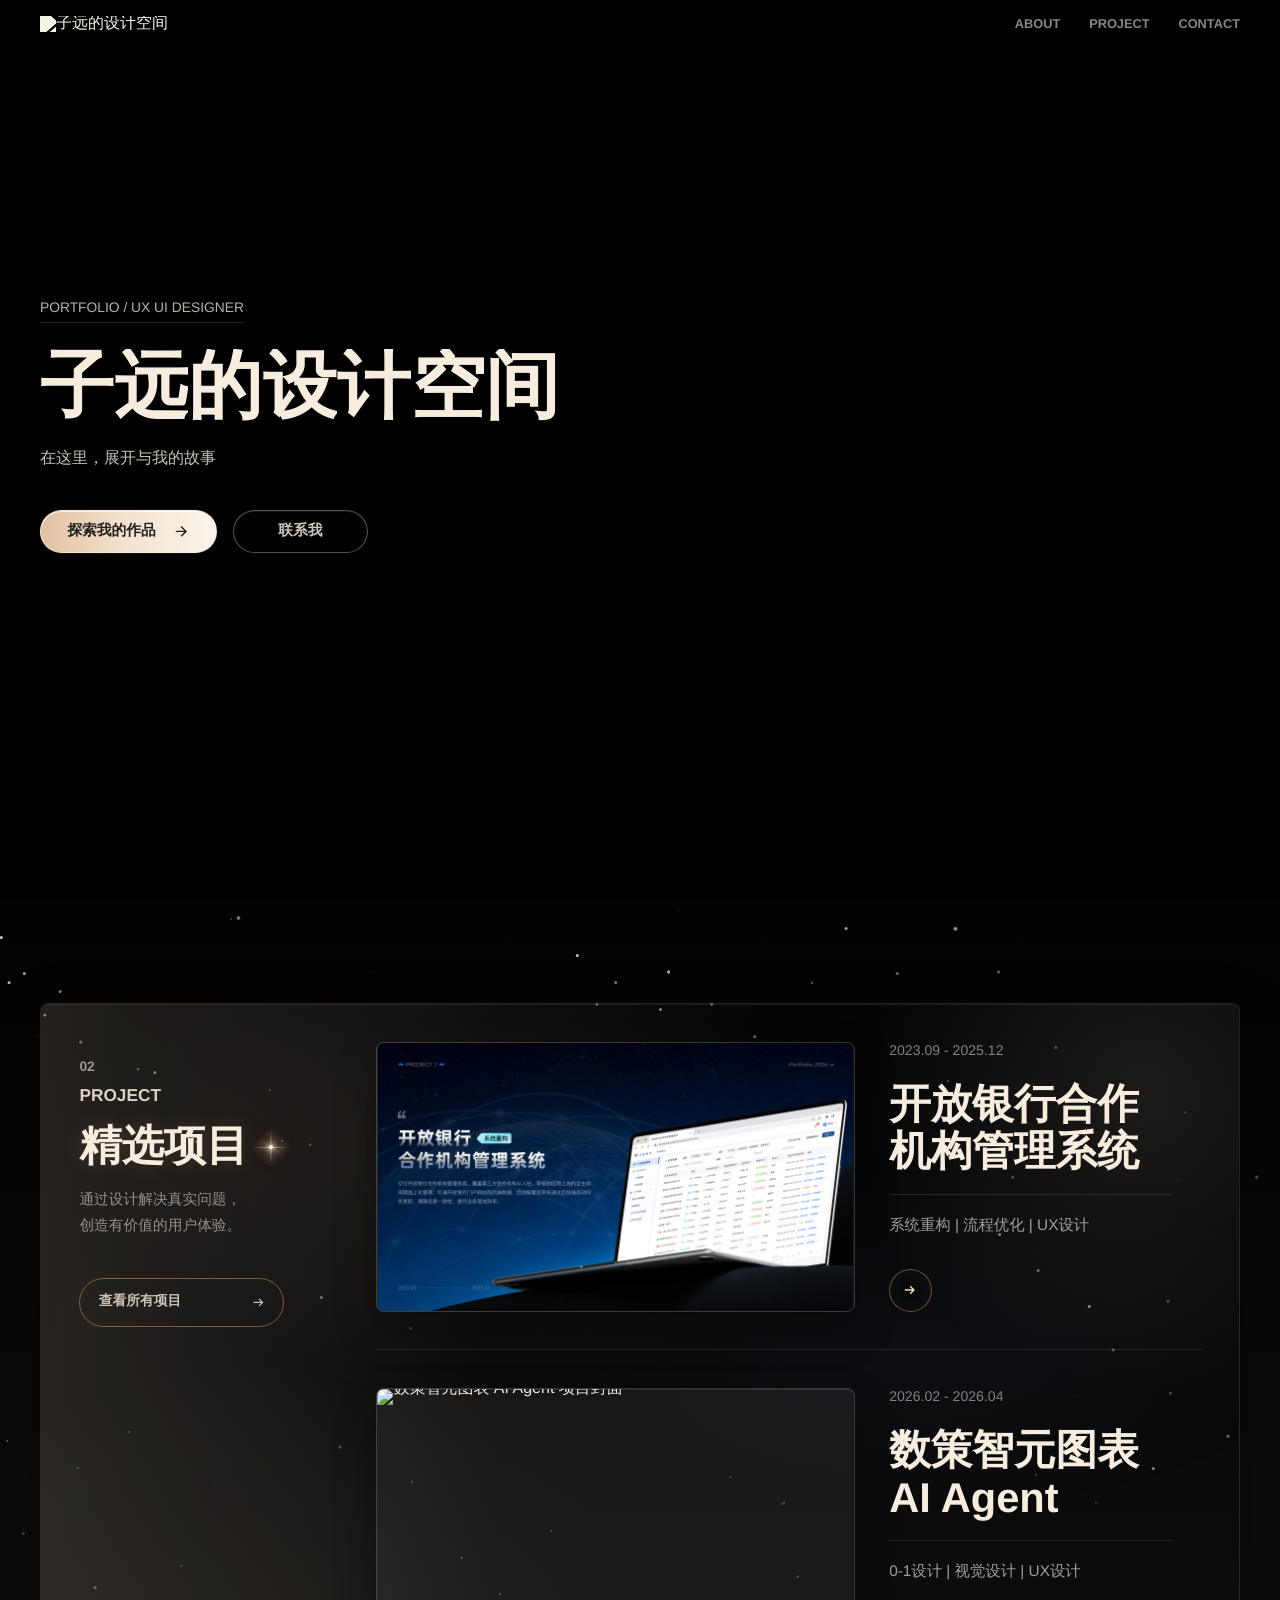
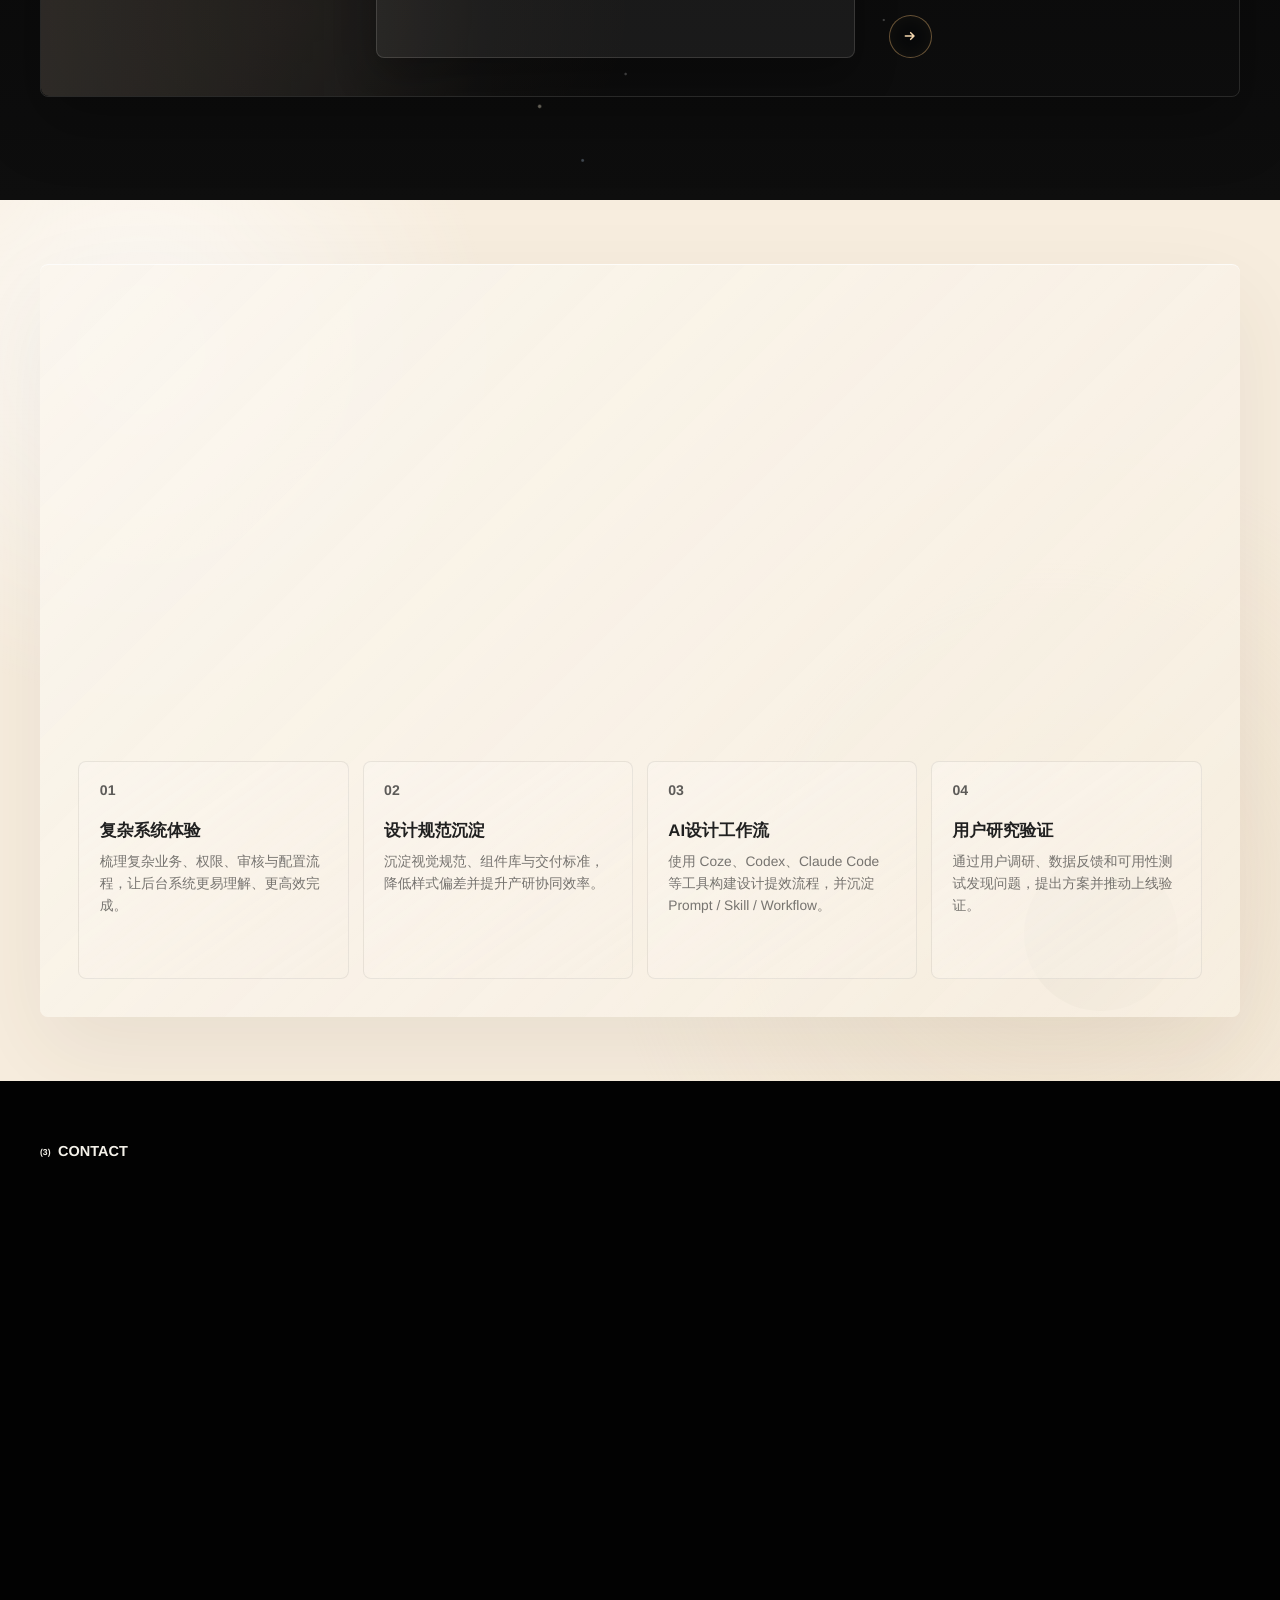
==== commit c86d0906: "Merge pull request #1 from usualdelfino/agent/deploy-latest-website Deploy latest portfolio website" ====
--- a/index.html
+++ b/index.html
@@ -7,7 +7,7 @@
       name="description"
       content="子远的设计空间 - 在这里，展开与我的故事"
     />
-    <title>子远的设计空间 - 视频B</title>
+    <title>子远的设计空间</title>
     <link rel="icon" href="data:," />
     <style>
       html,
@@ -15,10 +15,8 @@
         background: #dddddd;
       }
     </style>
-    <script src="./page-transition.js?v=home-video-b-ready-20260702"></script>
-    <link rel="stylesheet" href="./page-transition.css?v=no-flash-route-ready-20260702" />
-    <link rel="stylesheet" href="./styles.css?v=hero-copy-motion-20260702" />
-    <link rel="stylesheet" href="./contact-footer.css?v=text-offset-20260701a" />
+    <link rel="stylesheet" href="./styles.css?v=flare-scale-20260708" />
+    <link rel="stylesheet" href="./contact-footer.css?v=flare-scale-20260708" />
     <link rel="stylesheet" href="./site-header.css?v=site-header-nav-line-20260701" />
     <meta name="variant" content="home-hero-video-b" />
     <meta name="variant-label" content="视频B" />
@@ -83,108 +81,153 @@
           <p class="hero__kicker reveal">Portfolio / UX UI Designer</p>
           <h1 class="hero__title" data-split-title>子远的设计空间</h1>
           <p class="hero__subtitle reveal">在这里，展开与我的故事</p>
+          <div class="hero__actions reveal">
+            <a class="hero__cta" href="#selected" aria-label="探索我的作品">
+              <span>探索我的作品</span>
+              <svg viewBox="0 0 24 24" aria-hidden="true" focusable="false">
+                <path d="M16.1716 10.9999L10.8076 5.63589L12.2218 4.22168L20 11.9999L12.2218 19.778L10.8076 18.3638L16.1716 12.9999H4V10.9999H16.1716Z" />
+              </svg>
+            </a>
+            <a class="hero__contact" href="#contact" aria-label="联系我">联系我</a>
+          </div>
         </div>
       </section>
 
       <section class="selected" id="selected">
-        <div class="section-head">
-          <h2 class="section-title">
-            <span>(1)</span>
-            <strong>Project</strong>
-          </h2>
-          <p class="section-read reveal-lines">
-            <span>最近参与过的项目</span>
-          </p>
-        </div>
-
-        <div class="work-list">
-          <article class="work-card reveal-card">
-            <div class="work-card__visual">
-              <img
-                src="./assets/project-open-bank.png"
-                alt="开放银行合作机构管理平台项目封面"
+        <div class="selected__stars" aria-hidden="true">
+          <span class="selected__stars-layer selected__stars-layer--near"></span>
+          <span class="selected__stars-layer selected__stars-layer--mid"></span>
+          <span class="selected__stars-layer selected__stars-layer--far"></span>
+        </div>
+        <div class="selected__shell">
+          <aside class="selected__intro">
+            <p class="selected__number">02</p>
+            <p class="selected__kicker">PROJECT</p>
+            <h2 class="selected__heading">
+              <span>精选项目</span>
+              <span class="title-flare title-flare--gold" aria-hidden="true">
+                <span class="title-flare__halo"></span>
+                <span class="title-flare__ray title-flare__ray--h"></span>
+                <span class="title-flare__ray title-flare__ray--v"></span>
+                <span class="title-flare__ray title-flare__ray--d1"></span>
+                <span class="title-flare__ray title-flare__ray--d2"></span>
+                <span class="title-flare__core"></span>
+                <span class="title-flare__orb"></span>
+              </span>
+            </h2>
+            <p class="section-read selected__copy reveal-lines">
+              <span>通过设计解决真实问题，</span>
+              <span>创造有价值的用户体验。</span>
+            </p>
+            <a class="selected__all-projects" href="./projects.html">
+              <span>查看所有项目</span>
+              <svg viewBox="0 0 24 24" aria-hidden="true" focusable="false">
+                <path d="M5 12H18M13 7L18 12L13 17" />
+              </svg>
+            </a>
+          </aside>
+
+          <div class="work-list" aria-label="精选项目列表">
+            <article class="work-card reveal-card">
+              <div class="work-card__visual">
+                <img
+                  src="./assets/project-open-bank.jpg?v=open-bank-images-20260714"
+                  alt="开放银行合作机构管理系统项目封面"
+                />
+              </div>
+              <div class="work-card__body">
+                <p class="work-card__meta">2023.09 - 2025.12</p>
+                <h3>开放银行合作机构管理系统</h3>
+                <p class="work-card__tags">系统重构 | 流程优化 | UX设计</p>
+                <a href="./open-bank.html" class="link-button" aria-label="查看开放银行合作机构管理系统详情">
+                  <span>View</span>
+                  <i class="link-button__icon" aria-hidden="true">
+                    <svg viewBox="0 0 24 24" focusable="false">
+                      <path d="M5 12H18M13 7L18 12L13 17" />
+                    </svg>
+                  </i>
+                </a>
+              </div>
+            </article>
+            <article class="work-card reveal-card">
+              <div class="work-card__visual">
+                <img
+                  src="./assets/project-bi-agent.jpg"
+                  alt="数策智元图表 AI Agent 项目封面"
+                />
+              </div>
+              <div class="work-card__body">
+                <p class="work-card__meta">2026.02 - 2026.04</p>
+                <h3>数策智元图表 AI Agent</h3>
+                <p class="work-card__tags">0-1设计 | 视觉设计 | UX设计</p>
+                <a href="./bi-agent.html" class="link-button" aria-label="查看数策智元图表 AI Agent 详情">
+                  <span>View</span>
+                  <i class="link-button__icon" aria-hidden="true">
+                    <svg viewBox="0 0 24 24" focusable="false">
+                      <path d="M5 12H18M13 7L18 12L13 17" />
+                    </svg>
+                  </i>
+                </a>
+              </div>
+            </article>
+          </div>
+        </div>
+      </section>
+
+      <section class="about" id="about">
+        <div class="about__panel">
+          <div class="about__intro reveal-card">
+            <p class="about__number">03</p>
+            <p class="about__kicker">ABOUT ME</p>
+            <svg
+              class="about__headline-orbit"
+              width="341"
+              height="228"
+              viewBox="0 0 341 228"
+              fill="none"
+              xmlns="http://www.w3.org/2000/svg"
+              aria-hidden="true"
+              focusable="false"
+            >
+              <path
+                d="M149.149 49.8545C190.243 36.2349 229.815 31.1242 260.562 33.853C275.937 35.2175 289.082 38.5399 299.103 43.7186C309.121 48.8958 315.988 55.9106 318.887 64.6573C321.786 73.404 320.467 83.1317 315.524 93.2674C310.58 103.406 302.022 113.921 290.505 124.198C267.473 144.751 232.682 164.285 191.589 177.904C150.495 191.524 110.924 196.636 80.1759 193.907C64.8011 192.542 51.6568 189.22 41.6358 184.041C31.6177 178.864 24.7506 171.849 21.8516 163.102C18.9527 154.356 20.2711 144.628 25.214 134.492C30.1585 124.354 38.7166 113.839 50.2331 103.562C73.2648 83.0089 108.055 63.4741 149.149 49.8545Z"
+                stroke="#ACACAC"
               />
-            </div>
-            <div class="work-card__body">
-              <p class="work-card__meta">2023.09-2025.12</p>
-              <h3>开放银行合作机构管理平台</h3>
-              <p class="work-card__tags">系统重构 | 流程优化 | UX设计</p>
-              <a href="./open-bank.html" class="link-button" aria-label="查看开放银行合作机构管理平台详情">
-                <span>View</span>
-                <i class="link-button__icon" aria-hidden="true">
-                  <svg viewBox="0 0 24 24" focusable="false">
-                    <path d="M5 12H18M13 7L18 12L13 17" />
-                  </svg>
-                </i>
-              </a>
-            </div>
-          </article>
-          <article class="work-card reveal-card">
-            <div class="work-card__visual">
-              <img
-                src="./assets/project-bi-agent.png"
-                alt="数策智元图表 AI Agent 项目封面"
+              <path
+                d="M315.121 39.8398C315.121 39.8398 302.358 38.6043 296.853 33.0445C291.345 27.4873 290.121 6.83984 290.121 6.83984C290.121 6.83984 288.9 27.4846 283.39 33.0445C277.884 38.607 265.121 39.8398 265.121 39.8398C265.121 39.8398 277.884 41.0754 283.39 46.6326C288.897 52.195 290.121 72.8398 290.121 72.8398C290.121 72.8398 291.345 52.195 296.853 46.6326C302.358 41.0754 315.121 39.8398 315.121 39.8398Z"
+                fill="#202020"
               />
-            </div>
-            <div class="work-card__body">
-              <p class="work-card__meta">2026.02-2026.04</p>
-              <h3>数策智元图表AI Agent</h3>
-              <p class="work-card__tags">0 - 1 | UX设计 | 视觉设计</p>
-              <a href="./bi-agent.html" class="link-button" aria-label="查看数策智元图表 AI Agent 详情">
-                <span>View</span>
-                <i class="link-button__icon" aria-hidden="true">
-                  <svg viewBox="0 0 24 24" focusable="false">
-                    <path d="M5 12H18M13 7L18 12L13 17" />
-                  </svg>
-                </i>
-              </a>
-            </div>
-          </article>
-        </div>
-      </section>
-
-      <section class="about" id="about">
-        <div class="about__sticky">
-          <h2 class="section-title">
-            <span>(2)</span>
-            <strong>ABOUT ME</strong>
-          </h2>
-          <p class="about__copy reveal-lines">
-            <span>我是一名体验设计师</span>
-            <span>设计只是方式，而非全部</span>
-          </p>
-        </div>
-
-        <div class="about__profile">
-          <figure class="about__photo reveal-card">
+            </svg>
+            <h2 class="about__headline">
+              <span>你好，</span>
+              <span>我是子远</span>
+            </h2>
+            <p class="about__role">UX / UI DESIGNER</p>
+            <p class="about__description">
+              6年体验设计经验，长期关注复杂业务系统、B端 SaaS、开放银行与 AI 产品体验。
+              我习惯从业务目标、用户路径和落地成本之间寻找平衡，把调研、流程、界面、规范和协同串成可推进的方案。
+            </p>
+
+            <a
+              href="./assets/体验设计师-舒子远-简历.pdf"
+              class="about__resume-link"
+              target="_blank"
+              rel="noopener noreferrer"
+              aria-label="新开标签页查看舒子远 PDF 简历"
+            >
+              <span>下载简历</span>
+              <svg viewBox="0 0 24 24" aria-hidden="true" focusable="false">
+                <path d="M12 4V15M7 10L12 15L17 10M5 20H19" />
+              </svg>
+            </a>
+          </div>
+
+          <div class="about__portrait reveal-card">
             <img src="./assets/profile-photo.jpg" alt="舒子远个人照片" />
-            <figcaption>Shu Ziyuan / UX UI Designer</figcaption>
-          </figure>
-
-          <div class="about__body">
-            <div class="about__intro reveal-card">
-              <h3>舒子远</h3>
-              <p>
-                6年体验设计经验，长期关注复杂业务系统、B端 SaaS、开放银行与 AI 产品体验。
-                我习惯从业务目标、用户路径和落地成本之间寻找平衡，把调研、流程、界面、规范和协同串成可推进的方案。
-              </p>
-              <a
-                href="./assets/体验设计师-舒子远-简历.pdf"
-                class="link-button about__resume-link"
-                target="_blank"
-                rel="noopener noreferrer"
-                aria-label="新开标签页查看舒子远 PDF 简历"
-              >
-                <span>Resume</span>
-                <i class="link-button__icon" aria-hidden="true">
-                  <svg viewBox="0 0 24 24" focusable="false">
-                    <path d="M7 17L17 7M9 7H17V15" />
-                  </svg>
-                </i>
-              </a>
-            </div>
-
-            <dl class="about__facts reveal-card">
+          </div>
+
+          <div class="about__details reveal-card" aria-label="设计经历信息">
+            <dl class="about__facts">
               <div>
                 <dt>Role</dt>
                 <dd>体验设计师 / UX UI Designer</dd>
@@ -197,56 +240,52 @@
                 <dt>Focus</dt>
                 <dd>B端系统、AI Agent、设计规范、用户研究</dd>
               </div>
-              <div>
-                <dt>Location</dt>
-                <dd>上海</dd>
-              </div>
             </dl>
 
-            <div class="about__skills reveal-card" aria-label="擅长方向">
+            <div class="about__skills" aria-label="擅长方向">
               <span>体验策略</span>
               <span>信息架构</span>
               <span>流程设计</span>
               <span>交互设计</span>
-              <span>视觉系统</span>
-              <span>组件库</span>
+              <span>视觉设计</span>
+              <span>组件规范</span>
               <span>用户调研</span>
               <span>可用性测试</span>
               <span>AI Workflow</span>
               <span>Prompt / Skill</span>
             </div>
           </div>
-        </div>
-
-        <div class="about__abilities" aria-label="核心能力">
-          <article class="about__ability reveal-card">
-            <span>01</span>
-            <h3>复杂系统体验</h3>
-            <p>梳理复杂业务、权限、审核与配置流程，让后台系统更易理解、更高效完成。</p>
-          </article>
-          <article class="about__ability reveal-card">
-            <span>02</span>
-            <h3>设计规范沉淀</h3>
-            <p>沉淀视觉规范、组件库与交付标准，降低样式偏差并提升产研协同效率。</p>
-          </article>
-          <article class="about__ability reveal-card">
-            <span>03</span>
-            <h3>AI设计工作流</h3>
-            <p>使用 Coze、Codex、Claude Code 等工具构建设计提效流程，并沉淀 Prompt / Skill / Workflow。</p>
-          </article>
-          <article class="about__ability reveal-card">
-            <span>04</span>
-            <h3>用户研究验证</h3>
-            <p>通过用户调研、数据反馈和可用性测试发现问题，提出方案并推动上线验证。</p>
-          </article>
+
+          <div class="about__abilities" aria-label="核心能力">
+            <article class="about__ability">
+              <span>01</span>
+              <h3>复杂系统体验</h3>
+              <p>梳理复杂业务、权限、审核与配置流程，让后台系统更易理解、更高效完成。</p>
+            </article>
+            <article class="about__ability">
+              <span>02</span>
+              <h3>设计规范沉淀</h3>
+              <p>沉淀视觉规范、组件库与交付标准，降低样式偏差并提升产研协同效率。</p>
+            </article>
+            <article class="about__ability">
+              <span>03</span>
+              <h3>AI设计工作流</h3>
+              <p>使用 Coze、Codex、Claude Code 等工具构建设计提效流程，并沉淀 Prompt / Skill / Workflow。</p>
+            </article>
+            <article class="about__ability">
+              <span>04</span>
+              <h3>用户研究验证</h3>
+              <p>通过用户调研、数据反馈和可用性测试发现问题，提出方案并推动上线验证。</p>
+            </article>
+          </div>
         </div>
       </section>
 
       <div data-contact-footer></div>
     </main>
 
-    <script src="./site-header.js?v=visual-anchor-20260702"></script>
-    <script src="./contact-footer.js?v=text-offset-20260701a"></script>
+    <script src="./site-header.js?v=home-project-anchor-20260713"></script>
+    <script src="./contact-footer.js?v=hero-contact-glass-v2-20260705"></script>
     <script src="./script.js?v=contact-no-click-20260701"></script>
   </body>
 </html>
--- a/styles.css
+++ b/styles.css
@@ -71,6 +71,8 @@
   --gold: #f2bd75;
   --grid-gap: 10px;
   --page-pad: 40px;
+  --module-card-width: 92rem;
+  --module-card-padding: clamp(1.45rem, 3vw, 2.45rem);
   --work-body-width: 62rem;
   font-family:
     "Cera Pro", "Helvetica Neue", Arial, "PingFang SC", "Microsoft YaHei",
@@ -280,7 +282,7 @@
 
 body.is-ready .loader__char {
   animation: loader-copy-in 1.15s cubic-bezier(0.76, 0, 0.24, 1) both;
-  animation-delay: calc(0.66s + var(--loader-char-delay));
+  animation-delay: calc(0.08s + var(--loader-char-delay));
 }
 
 body.is-text-drift .loader__char {
@@ -499,19 +501,21 @@
   display: grid;
   grid-template-columns: repeat(12, 1fr);
   gap: var(--grid-gap);
+  width: min(calc(100% - var(--page-pad) - var(--page-pad)), var(--module-card-width));
   min-height: 100svh;
-  padding: max(7rem, calc(50svh - clamp(1.625rem, 3.9vw, 4.45rem) - 4.6rem))
-    var(--page-pad) 7vh;
+  margin: 0 auto;
+  padding: max(7rem, calc(47svh - clamp(1.625rem, 3.9vw, 4.45rem) - 4.6rem))
+    0 7vh;
   align-content: start;
 }
 
 .hero__kicker {
   grid-column: 1 / span 5;
   width: fit-content;
-  margin: 0 0 2.5rem;
+  margin: 0 0 clamp(0.65rem, 1.2vw, 1.2rem);
   font-size: clamp(0.82rem, 1.08vw, 1rem);
-  color: rgba(244, 241, 233, 0.75);
-  border-bottom: 1px dotted rgba(244, 241, 233, 0.5);
+  color: rgba(247, 237, 222, 0.75);
+  border-bottom: 1px solid rgba(244, 241, 233, 0.12);
   padding-bottom: 0.42rem;
   text-transform: uppercase;
 }
@@ -522,10 +526,12 @@
   flex-wrap: nowrap;
   max-width: none;
   margin: 0;
-  font-size: clamp(3.25rem, 7.8vw, 8.9rem);
+  font-size: clamp(3.25rem, 5.8vw, 8.9rem);
   font-weight: 800;
   line-height: 1;
   letter-spacing: 0;
+  color: #f7edde;
+  text-shadow: 0 4px 18px rgba(5, 4, 3, 0.12);
   white-space: nowrap;
 }
 
@@ -559,6 +565,11 @@
   animation-delay: calc(1.03s + var(--i) * 0.045s);
 }
 
+html[data-system-intro="skipped"] body.is-loaded .char,
+html[data-system-intro="skipped"] body.is-finished .char {
+  animation-delay: calc(0.08s + var(--i) * 0.045s);
+}
+
 @keyframes title-char-in {
   to {
     transform: translate3d(0, 0, 0);
@@ -569,10 +580,115 @@
 .hero__subtitle {
   grid-column: 1 / span 5;
   max-width: 20rem;
-  margin: 1.45rem 0 0;
-  color: rgba(244, 241, 233, 0.82);
-  font-size: clamp(1.05rem, 1.8vw, 1.6rem);
+  margin: clamp(0.65rem, 1.2vw, 1.2rem) 0 0;
+  color: rgba(247, 237, 222, 0.82);
+  font-size: clamp(1rem, 1.2vw, 1.25rem);
   line-height: 1.35;
+}
+
+.hero__actions {
+  grid-column: 1 / span 5;
+  display: flex;
+  align-items: center;
+  flex-wrap: nowrap;
+  gap: clamp(0.7rem, 1.25vw, 1.35rem);
+  width: max-content;
+  max-width: 100%;
+  margin-top: clamp(1.2rem, 2.4vw, 2rem);
+}
+
+.hero__cta,
+.hero__contact {
+  display: inline-flex;
+  align-items: center;
+  justify-content: center;
+  width: fit-content;
+  min-height: clamp(2.55rem, 3.3vw, 3.15rem);
+  border-radius: 999px;
+  font-size: clamp(0.92rem, 1vw, 1.05rem);
+  font-weight: 650;
+  line-height: 1;
+  text-decoration: none;
+  white-space: nowrap;
+  transition:
+    background 0.26s ease,
+    border-color 0.26s ease,
+    box-shadow 0.26s ease,
+    color 0.26s ease,
+    transform 0.26s cubic-bezier(0.22, 1, 0.36, 1);
+}
+
+.hero__cta {
+  gap: clamp(0.9rem, 1.35vw, 1.2rem);
+  border: 1px solid rgba(247, 237, 222, 0.7);
+  padding: 0 clamp(1.25rem, 2.15vw, 1.65rem);
+  background:
+    linear-gradient(
+      90deg,
+      rgba(238, 205, 172, 0.94) 0%,
+      rgba(248, 231, 210, 0.98) 48%,
+      rgba(255, 250, 241, 0.98) 100%
+    );
+  box-shadow:
+    inset 0 1px 0 rgba(255, 255, 255, 0.72),
+    0 0 0 1px rgba(122, 88, 54, 0.16),
+    0 12px 30px rgba(5, 4, 3, 0.24);
+  color: #202020;
+}
+
+.hero__contact {
+  min-width: clamp(7.2rem, 10.5vw, 8.8rem);
+  border: 1px solid rgba(247, 237, 222, 0.34);
+  padding: 0 clamp(1.45rem, 2.35vw, 2rem);
+  background: rgba(5, 7, 9, 0.16);
+  box-shadow:
+    inset 0 1px 0 rgba(255, 255, 255, 0.08),
+    0 10px 28px rgba(5, 4, 3, 0.18);
+  color: rgba(247, 237, 222, 0.84);
+  backdrop-filter: blur(8px) saturate(108%);
+  -webkit-backdrop-filter: blur(8px) saturate(108%);
+}
+
+.hero__cta svg {
+  width: clamp(1.05rem, 1.2vw, 1.2rem);
+  height: clamp(1.05rem, 1.2vw, 1.2rem);
+  fill: currentColor;
+  transition: transform 0.26s cubic-bezier(0.22, 1, 0.36, 1);
+}
+
+.hero__cta:hover,
+.hero__cta:focus-visible {
+  background:
+    linear-gradient(
+      90deg,
+      rgba(245, 215, 184, 0.98) 0%,
+      rgba(251, 236, 217, 1) 46%,
+      rgba(255, 253, 248, 1) 100%
+    );
+  box-shadow:
+    inset 0 1px 0 rgba(255, 255, 255, 0.82),
+    0 0 0 1px rgba(247, 237, 222, 0.26),
+    0 16px 38px rgba(5, 4, 3, 0.32),
+    0 0 28px rgba(255, 189, 119, 0.2);
+  color: #111;
+  transform: translate3d(0, -2px, 0);
+}
+
+.hero__cta:hover svg,
+.hero__cta:focus-visible svg {
+  transform: translate3d(0.22rem, 0, 0);
+}
+
+.hero__contact:hover,
+.hero__contact:focus-visible {
+  border-color: rgba(247, 237, 222, 0.58);
+  background: rgba(247, 237, 222, 0.08);
+  box-shadow:
+    inset 0 1px 0 rgba(255, 255, 255, 0.12),
+    0 14px 34px rgba(5, 4, 3, 0.26),
+    0 0 22px rgba(255, 189, 119, 0.1);
+  color: #fff5e6;
+  transform: translate3d(0, -2px, 0);
 }
 
 .hero__scroll {
@@ -581,7 +697,7 @@
   bottom: 22px;
   z-index: 2;
   margin: 0;
-  color: rgba(244, 241, 233, 0.8);
+  color: rgba(247, 237, 222, 0.8);
   font-size: 0.82rem;
 }
 
@@ -619,7 +735,8 @@
 }
 
 .hero__kicker.reveal,
-.hero__subtitle.reveal {
+.hero__subtitle.reveal,
+.hero__actions.reveal {
   opacity: 0;
   transform: translate3d(0, 28px, 0);
   transition: none;
@@ -628,7 +745,9 @@
 body.is-loaded .hero__kicker.reveal,
 body.is-finished .hero__kicker.reveal,
 body.is-loaded .hero__subtitle.reveal,
-body.is-finished .hero__subtitle.reveal {
+body.is-finished .hero__subtitle.reveal,
+body.is-loaded .hero__actions.reveal,
+body.is-finished .hero__actions.reveal {
   animation: hero-copy-in 0.95s cubic-bezier(0.22, 1, 0.36, 1) forwards;
 }
 
@@ -640,6 +759,11 @@
 body.is-loaded .hero__subtitle.reveal,
 body.is-finished .hero__subtitle.reveal {
   animation-delay: 1.02s;
+}
+
+body.is-loaded .hero__actions.reveal,
+body.is-finished .hero__actions.reveal {
+  animation-delay: 1.12s;
 }
 
 @keyframes hero-copy-in {
@@ -732,6 +856,7 @@
 }
 
 .work-card__visual img {
+  display: block;
   width: 100%;
   height: 100%;
   object-fit: contain;
@@ -885,141 +1010,401 @@
 
 .about {
   position: relative;
-  padding-bottom: 5vh;
-  background: var(--paper);
-}
-
-.about__sticky {
+  overflow: hidden;
+  padding: clamp(2.7rem, 5vw, 4.6rem) var(--page-pad);
+  background:
+    radial-gradient(circle at 11% 17%, rgba(255, 255, 255, 0.78), transparent 22rem),
+    radial-gradient(circle at 82% 78%, rgba(225, 205, 174, 0.36), transparent 28rem),
+    #f7edde;
+  color: #202020;
+}
+
+.about::before,
+.about::after {
+  content: "";
+  position: absolute;
+  z-index: 0;
+  pointer-events: none;
+}
+
+.about::before {
+  left: max(-12rem, calc(50% - 63rem));
+  bottom: clamp(-5.5rem, -5vw, -2.4rem);
+  width: min(54vw, 45rem);
+  min-width: 25rem;
+  aspect-ratio: 1;
+  background: url("./assets/about-cosmos-linework.svg") center / contain no-repeat;
+  opacity: 0.72;
+  transform: rotate(-10deg);
+}
+
+.about::after {
+  right: 8%;
+  bottom: 8%;
+  width: clamp(7rem, 12vw, 13rem);
+  aspect-ratio: 1;
+  border-radius: 50%;
+  background:
+    radial-gradient(circle at 35% 30%, rgba(255, 255, 255, 0.82), transparent 0 22%),
+    linear-gradient(135deg, #242424 0%, #5b5147 48%, #d8c2a4 100%);
+  opacity: 0.18;
+  filter: blur(0.2px);
+}
+
+.about__panel {
   position: relative;
   z-index: 1;
+  display: grid;
+  grid-template-columns: minmax(17rem, 0.86fr) minmax(16rem, 0.78fr) minmax(18rem, 1fr);
+  grid-template-areas:
+    "intro portrait details"
+    "abilities abilities abilities";
+  gap: clamp(0.95rem, 1.7vw, 1.45rem);
+  width: min(100%, var(--module-card-width));
+  min-height: clamp(35rem, 72svh, 46rem);
+  margin: 0 auto;
+  border-radius: 8px;
+  padding: var(--module-card-padding);
+  overflow: hidden;
+  background:
+    linear-gradient(135deg, rgba(255, 255, 255, 0.42), rgba(255, 255, 255, 0.12)),
+    rgba(247, 237, 222, 0.78);
+  box-shadow:
+    inset 0 1px 0 rgba(255, 255, 255, 0.72),
+    0 34px 90px rgba(65, 52, 36, 0.08);
+}
+
+.about__panel > * {
+  position: relative;
+  z-index: 1;
+}
+
+.about__intro {
+  position: relative;
+  z-index: 1;
+  grid-area: intro;
   display: flex;
   flex-direction: column;
-  align-items: center;
-  justify-content: center;
-  gap: clamp(1rem, 2.3vh, 1.55rem);
-  min-height: 46svh;
-  padding: 2.8rem var(--page-pad);
-  text-align: center;
-}
-
-.about__sticky .section-title {
-  justify-content: center;
-  margin-bottom: 0;
-}
-
-.about__copy {
-  max-width: 62rem;
-  margin: 0;
-  font-size: clamp(2.2rem, 5vw, 4.4rem);
-  font-weight: 800;
-  line-height: 1.06;
-}
-
-.about__profile {
+  align-items: flex-start;
+  align-self: stretch;
+  min-width: 0;
+}
+
+.about__intro > :not(.about__headline-orbit) {
+  position: relative;
+  z-index: 1;
+}
+
+.about__headline-orbit {
+  position: absolute;
+  top: clamp(1.45rem, 3vw, 2.35rem);
+  left: clamp(-2.6rem, -2.1vw, -1.2rem);
+  z-index: 0;
+  width: clamp(18.5rem, 25.5vw, 26rem);
+  height: auto;
+  pointer-events: none;
+}
+
+.about__number {
+  margin: 0 0 clamp(0.4rem, 0.8vw, 1.6rem);
+  color: rgba(32, 32, 32, 0.56);
+  font-size: clamp(0.86rem, 1.05vw, 1rem);
+  font-weight: 600;
+  line-height: 1;
+}
+
+.about__kicker {
+  margin: 0 0 clamp(1.1rem, 2vw, 1.5rem);
+  color: rgba(32, 32, 32, 0.9);
+  font-size: clamp(1.05rem, 1.35vw, 1.28rem);
+  font-weight: 650;
+  line-height: 1.35;
+  text-transform: uppercase;
+}
+
+.about__headline {
   position: relative;
   z-index: 2;
   display: grid;
-  grid-template-columns: repeat(12, 1fr);
-  align-items: start;
-  gap: clamp(2rem, 4vw, 5rem) var(--grid-gap);
-  width: min(100%, 86rem);
-  margin: 0 auto;
-  padding: 0 var(--page-pad) 8rem;
-}
-
-.about__photo {
-  position: sticky;
-  top: 5rem;
-  align-self: start;
-  grid-column: 1 / span 5;
+  gap: 0.16em;
   margin: 0;
-  border: 1px dotted var(--line);
-  padding: 0.72rem;
-  background: #dddddd;
-}
-
-.about__photo img {
+  color: #202020;
+  font-size: clamp(2.3rem, 4vw, 4.35rem);
+  font-weight: 780;
+  line-height: 1.05;
+  letter-spacing: 0;
+}
+
+.about__role {
+  margin: clamp(2.4rem, 3.2vw, 4.8rem) 0 0;
+  color: rgba(32, 32, 32, 0.78);
+  font-size: clamp(0.95rem, 1.15vw, 1.08rem);
+  font-weight: 650;
+  line-height: 1.35;
+  text-transform: uppercase;
+}
+
+.about__description {
+  max-width: 25.4rem;
+  color: rgba(32, 32, 32, 0.62);
+  font-size: clamp(0.94rem, 1.05vw, 1.04rem);
+  font-weight: 400;
+  line-height: 1.72;
+}
+
+.about__resume-link {
+  display: inline-flex;
+  align-items: center;
+  gap: clamp(0.5rem, 0.75vw, 0.8rem);
+  min-height: clamp(2.45rem, 3vw, 3rem);
+  margin-top: auto;
+  border: 1px solid rgba(32, 32, 32, 0.24);
+  border-radius: 999px;
+  padding: 0 clamp(1.05rem, 1.55vw, 1.45rem);
+  color: rgba(32, 32, 32, 0.78);
+  background: rgba(255, 255, 255, 0.24);
+  font-size: clamp(0.86rem, 1vw, 1.02rem);
+  font-weight: 650;
+  line-height: 1;
+  text-decoration: none;
+  transition:
+    border-color 0.2s ease,
+    background 0.2s ease,
+    color 0.2s ease,
+    transform 0.2s ease;
+}
+
+.about__resume-link svg {
+  width: clamp(0.88rem, 1vw, 1.08rem);
+  height: clamp(0.88rem, 1vw, 1.08rem);
+  fill: none;
+  stroke: currentColor;
+  stroke-linecap: round;
+  stroke-linejoin: round;
+  stroke-width: 2;
+}
+
+.about__resume-link:hover,
+.about__resume-link:focus-visible {
+  border-color: rgba(32, 32, 32, 0.44);
+  background: rgba(255, 255, 255, 0.46);
+  color: #202020;
+  transform: translate3d(0, -0.08rem, 0);
+}
+
+.about__portrait {
+  grid-area: portrait;
+  position: relative;
+  align-self: stretch;
+  min-width: 0;
+  border: 1px solid rgba(32, 32, 32, 0.08);
+  border-radius: 8px;
+  overflow: hidden;
+  background:
+    radial-gradient(circle at 28% 18%, rgba(255, 255, 255, 0.62), transparent 20rem),
+    rgba(255, 255, 255, 0.2);
+  box-shadow: 0 24px 56px rgba(65, 52, 36, 0.08);
+}
+
+.about__portrait img {
+  display: block;
   width: 100%;
-  aspect-ratio: 4 / 5;
+  min-height: clamp(19rem, 28vw, 25.5rem);
+  height: 100%;
   object-fit: cover;
-  object-position: center 42%;
-  filter: grayscale(0.08) contrast(1.04);
-}
-
-.about__photo figcaption {
-  display: flex;
-  justify-content: space-between;
-  gap: 1rem;
-  margin-top: 0.72rem;
-  border-top: 1px dotted var(--line);
-  padding-top: 0.62rem;
-  color: rgba(32, 32, 32, 0.68);
-  font-size: clamp(0.82rem, 1vw, 0.96rem);
-  line-height: 1.2;
-  text-transform: uppercase;
-}
-
-.about__body {
-  align-self: stretch;
-  grid-column: 7 / span 6;
+  object-position: center top;
+}
+
+.about__details {
+  grid-area: details;
   display: flex;
   flex-direction: column;
-  justify-content: space-between;
-  gap: 1rem;
+  align-self: start;
+  gap: clamp(0.85rem, 1.25vw, 1rem);
   min-width: 0;
 }
 
-.about__intro {
-  padding: 0 0 clamp(1rem, 1.45vw, 1.45rem);
-}
-
-.about__intro h3 {
-  margin: 0 0 1rem;
-  font-size: clamp(3rem, 6.5vw, 7.4rem);
-  font-weight: 900;
-  line-height: 0.92;
-  letter-spacing: 0;
-}
-
-.about__intro p {
-  max-width: 47rem;
+.about__cosmos {
+  position: relative;
+  display: grid;
+  grid-template-columns: minmax(15rem, 0.9fr) minmax(17rem, 1.1fr);
+  gap: clamp(1.1rem, 2vw, 1.6rem);
+  align-self: stretch;
+  min-width: 0;
+}
+
+.about__orbit {
+  position: relative;
+  min-height: 24rem;
+  border: 1px solid rgba(32, 32, 32, 0.08);
+  border-radius: 8px;
+  overflow: hidden;
+  background:
+    radial-gradient(circle at 45% 36%, rgba(255, 255, 255, 0.72), transparent 0 20%),
+    linear-gradient(145deg, rgba(255, 255, 255, 0.36), rgba(227, 206, 176, 0.16));
+}
+
+.about__orbit::before {
+  content: "";
+  position: absolute;
+  inset: 12%;
+  border: 1px solid rgba(32, 32, 32, 0.08);
+  border-radius: 50%;
+  transform: rotate(-23deg) scaleX(1.45);
+}
+
+.about__orbit::after {
+  content: "";
+  position: absolute;
+  inset: 22%;
+  border: 1px solid rgba(32, 32, 32, 0.07);
+  border-radius: 50%;
+  transform: rotate(18deg) scaleX(1.35);
+}
+
+.about__orbit-ring {
+  position: absolute;
+  inset: auto;
+  border-radius: 50%;
+  pointer-events: none;
+}
+
+.about__orbit-ring--outer {
+  right: -16%;
+  bottom: -20%;
+  width: 78%;
+  aspect-ratio: 1;
+  border: 1px solid rgba(32, 32, 32, 0.05);
+}
+
+.about__orbit-ring--inner {
+  top: 14%;
+  left: 10%;
+  width: 42%;
+  aspect-ratio: 1;
+  border: 1px solid rgba(32, 32, 32, 0.06);
+}
+
+.about__planet {
+  position: absolute;
+  right: 19%;
+  bottom: 18%;
+  width: clamp(5.2rem, 8vw, 8.2rem);
+  aspect-ratio: 1;
+  border-radius: 50%;
+  background:
+    radial-gradient(circle at 30% 25%, rgba(255, 255, 255, 0.88), transparent 0 22%),
+    linear-gradient(135deg, #1c1c1c 0%, #5a5047 54%, #e4c9a6 100%);
+  box-shadow:
+    0 20px 42px rgba(65, 52, 36, 0.18),
+    inset -18px -18px 42px rgba(0, 0, 0, 0.28);
+}
+
+.about__planet::after {
+  content: "";
+  position: absolute;
+  inset: 43% -38%;
+  border: 1px solid rgba(32, 32, 32, 0.16);
+  border-radius: 50%;
+  transform: rotate(-16deg);
+}
+
+.about__moon {
+  position: absolute;
+  border-radius: 50%;
+  background: #202020;
+  box-shadow: 0 0 0 5px rgba(32, 32, 32, 0.04);
+}
+
+.about__moon--one {
+  top: 24%;
+  left: 28%;
+  width: 0.75rem;
+  height: 0.75rem;
+}
+
+.about__moon--two {
+  top: 48%;
+  right: 17%;
+  width: 0.48rem;
+  height: 0.48rem;
+  opacity: 0.56;
+}
+
+.about__star {
+  position: absolute;
+  width: 0.42rem;
+  height: 0.42rem;
+  border-radius: 50%;
+  background: rgba(32, 32, 32, 0.72);
+}
+
+.about__star::before,
+.about__star::after {
+  content: "";
+  position: absolute;
+  inset: 50% auto auto 50%;
+  width: 1.35rem;
+  height: 1px;
+  background: currentColor;
+  transform: translate(-50%, -50%);
+}
+
+.about__star::after {
+  width: 1px;
+  height: 1.35rem;
+}
+
+.about__star--one {
+  top: 18%;
+  right: 24%;
+  color: rgba(32, 32, 32, 0.48);
+}
+
+.about__star--two {
+  left: 15%;
+  bottom: 22%;
+  color: rgba(32, 32, 32, 0.28);
+  transform: scale(0.7);
+}
+
+.about__star--three {
+  top: 46%;
+  left: 18%;
+  color: rgba(32, 32, 32, 0.2);
+  transform: scale(0.5);
+}
+
+.about__facts {
+  display: grid;
+  gap: 0.85rem;
   margin: 0;
-  color: rgba(32, 32, 32, 0.78);
-  font-size: clamp(1.04rem, 1.45vw, 1.34rem);
-  line-height: 1.78;
-}
-
-.about__resume-link {
-  margin-top: clamp(1.35rem, 2vw, 1.85rem);
-  padding-top: 0;
-}
-
-.about__facts {
-  margin: 0;
 }
 
 .about__facts div {
-  display: grid;
-  grid-template-columns: minmax(7rem, 0.34fr) 1fr;
-  gap: 1rem;
-  border-bottom: 1px dotted var(--line);
-  padding: clamp(0.78rem, 1vw, 0.9rem) 0;
+  border: 1px solid rgba(32, 32, 32, 0.08);
+  border-radius: 8px;
+  padding: clamp(0.95rem, 1.25vw, 1.1rem);
+  background: rgba(255, 255, 255, 0.24);
 }
 
 .about__facts dt,
 .about__facts dd {
   margin: 0;
-  font-size: clamp(0.95rem, 1.2vw, 1.08rem);
-  line-height: 1.45;
+  line-height: 1.4;
 }
 
 .about__facts dt {
-  color: rgba(32, 32, 32, 0.56);
+  color: rgba(32, 32, 32, 0.48);
+  font-size: clamp(0.78rem, 0.9vw, 0.86rem);
+  font-weight: 650;
   text-transform: uppercase;
 }
 
 .about__facts dd {
+  margin-top: 0.34rem;
   color: var(--ink);
+  font-size: clamp(0.92rem, 1vw, 1.02rem);
   font-weight: 650;
 }
 
@@ -1027,58 +1412,64 @@
   display: flex;
   flex-wrap: wrap;
   gap: 0.52rem;
+  margin-top: 0.1rem;
 }
 
 .about__skills span {
   display: inline-flex;
   align-items: center;
-  min-height: 2.25rem;
-  border: 1px dotted var(--line);
-  padding: 0.42rem 0.72rem;
-  background: #dddddd;
+  min-height: 2.1rem;
+  border: 1px solid rgba(32, 32, 32, 0.08);
+  border-radius: 999px;
+  padding: 0.38rem 0.76rem;
+  background: rgba(255, 255, 255, 0.26);
+  color: rgba(32, 32, 32, 0.78);
   font-size: clamp(0.86rem, 1vw, 0.98rem);
+  font-weight: 600;
   line-height: 1;
   white-space: nowrap;
 }
 
 .about__abilities {
-  position: relative;
-  z-index: 2;
+  grid-area: abilities;
+  grid-column: 1 / -1;
   display: grid;
-  grid-template-columns: repeat(12, 1fr);
-  gap: var(--grid-gap);
-  width: min(100%, 86rem);
-  margin: 0 auto;
-  padding: 0 var(--page-pad) 7.5rem;
+  grid-template-columns: repeat(4, minmax(0, 1fr));
+  gap: 0.85rem;
+  margin-top: clamp(0.6rem, 1.4vw, 1rem);
 }
 
 .about__ability {
-  grid-column: span 3;
-  min-height: 18rem;
-  padding: clamp(1.05rem, 1.55vw, 1.45rem);
-  background: #f3f3f3;
+  min-height: clamp(12.5rem, 17vw, 15.5rem);
+  border: 1px solid rgba(32, 32, 32, 0.08);
+  border-radius: 8px;
+  padding: clamp(1rem, 1.6vw, 1.45rem);
+  background:
+    linear-gradient(145deg, rgba(255, 255, 255, 0.34), rgba(255, 255, 255, 0.12)),
+    rgba(247, 237, 222, 0.48);
 }
 
 .about__ability span {
   display: block;
-  margin-bottom: clamp(2rem, 4vw, 4.8rem);
-  font-size: clamp(2rem, 4vw, 4.2rem);
-  font-weight: 900;
-  line-height: 0.88;
+  margin-bottom: clamp(0.95rem, 1.9vw, 1.55rem);
+  color: rgba(32, 32, 32, 0.72);
+  font-size: 1.1vw;
+  font-weight: 650;
+  line-height: 1;
 }
 
 .about__ability h3 {
-  margin: 0 0 0.45rem;
-  padding-bottom: 0.35rem;
-  font-size: clamp(1.35rem, 1.95vw, 1.9rem);
-  line-height: 1.18;
+  margin: 0 0 0.55rem;
+  font-size: clamp(1.05rem, 1.2vw, 1.18rem);
+  font-weight: 700;
+  line-height: 1.24;
 }
 
 .about__ability p {
   margin: 0;
-  color: rgba(32, 32, 32, 0.72);
-  font-size: clamp(0.95rem, 1.12vw, 1.05rem);
-  line-height: 1.68;
+  color: rgba(32, 32, 32, 0.6);
+  font-size: clamp(0.86rem, 0.95vw, 0.94rem);
+  line-height: 1.62;
 }
 
 .contact-section {
@@ -1094,7 +1485,7 @@
   inset: -8%;
   background:
     linear-gradient(rgba(0, 0, 0, 0.56), rgba(0, 0, 0, 0.72)),
-    url("./assets/hero-black-hole.png") center / cover;
+    url("./assets/hero-black-hole.jpg") center / cover;
   filter: grayscale(1) brightness(0.45);
   transform: scale(1.04);
 }
@@ -1301,6 +1692,7 @@
 @media (max-width: 900px) {
   :root {
     --page-pad: 20px;
+    --module-card-padding: clamp(1.2rem, 4vw, 1.8rem);
   }
 
   .hero__media img {
@@ -1309,12 +1701,13 @@
 
   .hero__grid {
     grid-template-columns: repeat(4, 1fr);
-    padding-top: max(7rem, calc(50svh - clamp(1.175rem, 5.7vw, 2rem) - 4.6rem));
+    padding-top: max(7rem, calc(47svh - clamp(1.175rem, 5.7vw, 2rem) - 4.6rem));
   }
 
   .hero__kicker,
   .hero__title,
-  .hero__subtitle {
+  .hero__subtitle,
+  .hero__actions {
     grid-column: 1 / span 4;
   }
 
@@ -1325,7 +1718,7 @@
   }
 
   .hero__subtitle {
-    margin-top: 1.3rem;
+    margin-top: clamp(0.65rem, 1.2vw, 1.2rem);
   }
 
   .hero__scroll {
@@ -1363,63 +1756,64 @@
     margin-top: 1.8rem;
   }
 
-  .about__sticky {
-    min-height: 40svh;
-    gap: 1rem;
-    padding-block: 2.8rem;
-    padding-inline: var(--page-pad);
-  }
-
-  .about__copy {
-    font-size: clamp(1.8rem, 8.4vw, 3rem);
-  }
-
-  .about__profile {
-    display: flex;
-    flex-direction: column;
-    gap: 2rem;
-    width: 100%;
-    padding: 0 var(--page-pad) 5.5rem;
-  }
-
-  .about__photo {
-    position: relative;
-    top: auto;
-    width: 100%;
-    padding: 0.55rem;
-  }
-
-  .about__body {
-    width: 100%;
-    align-self: auto;
-    justify-content: flex-start;
-    gap: 1.2rem;
+  .about {
+    padding-block: clamp(3rem, 8vw, 5rem);
+  }
+
+  .about::before {
+    left: -11rem;
+    bottom: -2rem;
+    width: min(92vw, 39rem);
+    min-width: 22rem;
+    opacity: 0.34;
+  }
+
+  .about__panel {
+    grid-template-columns: 1fr;
+    grid-template-areas:
+      "intro"
+      "portrait"
+      "details"
+      "abilities";
+    min-height: 0;
+    gap: clamp(2rem, 6vw, 3rem);
+    padding: var(--module-card-padding);
+  }
+
+  .about__description {
+    max-width: 36rem;
   }
 
   .about__intro {
-    padding-bottom: 1.5rem;
-  }
-
-  .about__intro h3 {
-    font-size: clamp(3rem, 16vw, 5.2rem);
-  }
-
-  .about__facts div {
-    grid-template-columns: 1fr;
-    gap: 0.25rem;
-  }
-
-  .about__skills span {
-    min-height: 2rem;
-    font-size: 0.82rem;
+    align-self: start;
+  }
+
+  .about__resume-link {
+    margin-top: clamp(1.1rem, 2.1vw, 1.55rem);
+  }
+
+  .about__portrait {
+    align-self: start;
+  }
+
+  .about__portrait img {
+    min-height: clamp(21rem, 74vw, 34rem);
+  }
+
+  .about__details {
+    align-self: stretch;
+  }
+
+  .about__facts {
+    grid-template-columns: repeat(2, minmax(0, 1fr));
   }
 
   .about__abilities {
-    display: flex;
-    flex-direction: column;
+    display: grid;
+    grid-template-columns: repeat(2, minmax(0, 1fr));
     gap: 0.75rem;
     width: 100%;
-    padding: 0 var(--page-pad) 5rem;
+    padding: 0;
   }
 
   .about__ability {
@@ -1427,7 +1821,7 @@
   }
 
   .about__ability span {
-    margin-bottom: 2.4rem;
+    margin-bottom: clamp(1rem, 4.6vw, 1.8rem);
   }
 
   .contact-section__content {
@@ -1559,8 +1953,899 @@
   }
 }
 
+.selected {
+  position: relative;
+  isolation: isolate;
+  display: grid;
+  place-items: center;
+  min-height: 100svh;
+  padding: clamp(3.5rem, 7vw, 5.6rem) var(--page-pad);
+  overflow: hidden;
+  background: linear-gradient(180deg, #030304 0%, #0e0e0e 100%);
+  color: #f5eadb;
+}
+
+.selected__stars {
+  position: absolute;
+  inset: -10% -6%;
+  z-index: 0;
+  overflow: hidden;
+  pointer-events: none;
+  opacity: 1;
+}
+
+.selected__stars::before,
+.selected__stars::after {
+  content: "";
+  position: absolute;
+  inset: 0;
+  pointer-events: none;
+  will-change: opacity, transform;
+}
+
+.selected__stars::before {
+  background:
+    radial-gradient(circle at 6% 16%, rgba(255, 239, 208, 0.86) 0 1.2px, transparent 1.8px),
+    radial-gradient(circle at 8.5% 19%, rgba(255, 255, 255, 0.54) 0 0.8px, transparent 2px),
+    radial-gradient(circle at 11% 21.5%, rgba(198, 224, 255, 0.5) 0 0.9px, transparent 2.2px),
+    radial-gradient(circle at 15% 24%, rgba(255, 241, 213, 0.42) 0 0.7px, transparent 1.8px),
+    radial-gradient(circle at 22% 10%, rgba(255, 249, 233, 0.58) 0 1px, transparent 2.4px),
+    radial-gradient(circle at 34% 48%, rgba(255, 241, 213, 0.34) 0 0.7px, transparent 1.8px),
+    radial-gradient(circle at 47% 18%, rgba(255, 255, 255, 0.44) 0 0.8px, transparent 2px),
+    radial-gradient(circle at 52% 15%, rgba(255, 231, 197, 0.82) 0 1.3px, transparent 1.9px),
+    radial-gradient(circle at 55% 18%, rgba(198, 224, 255, 0.46) 0 0.9px, transparent 2.1px),
+    radial-gradient(circle at 58% 21%, rgba(255, 255, 255, 0.5) 0 0.8px, transparent 2px),
+    radial-gradient(circle at 62% 16%, rgba(255, 239, 208, 0.38) 0 0.7px, transparent 1.8px),
+    radial-gradient(circle at 72% 11%, rgba(255, 244, 219, 0.68) 0 1.1px, transparent 2.6px),
+    radial-gradient(circle at 75% 15%, rgba(255, 255, 255, 0.46) 0 0.8px, transparent 2px),
+    radial-gradient(circle at 79% 22%, rgba(198, 224, 255, 0.42) 0 0.8px, transparent 2px),
+    radial-gradient(circle at 83% 50%, rgba(255, 239, 208, 0.4) 0 0.8px, transparent 2px),
+    radial-gradient(circle at 87% 54%, rgba(255, 255, 255, 0.36) 0 0.7px, transparent 1.8px),
+    radial-gradient(circle at 91% 58%, rgba(255, 231, 197, 0.48) 0 0.9px, transparent 2.2px),
+    radial-gradient(circle at 96% 73%, rgba(255, 239, 208, 0.56) 0 1px, transparent 2.4px);
+  filter: none;
+  opacity: 0.86;
+  animation:
+    selected-stars-field-drift-a 37s ease-in-out infinite alternate,
+    selected-stars-field-twinkle-a 5.6s ease-in-out infinite;
+}
+
+.selected__stars::after {
+  background:
+    radial-gradient(circle at 3% 62%, rgba(255, 255, 255, 0.32) 0 0.7px, transparent 1.7px),
+    radial-gradient(circle at 7% 67%, rgba(198, 224, 255, 0.38) 0 0.8px, transparent 2px),
+    radial-gradient(circle at 12% 72%, rgba(255, 239, 208, 0.46) 0 0.9px, transparent 2.1px),
+    radial-gradient(circle at 18% 70%, rgba(255, 255, 255, 0.28) 0 0.6px, transparent 1.6px),
+    radial-gradient(circle at 27% 31%, rgba(255, 239, 208, 0.34) 0 0.7px, transparent 1.8px),
+    radial-gradient(circle at 43% 83%, rgba(255, 244, 219, 0.62) 0 1px, transparent 2.4px),
+    radial-gradient(circle at 46% 88%, rgba(198, 224, 255, 0.4) 0 0.8px, transparent 2px),
+    radial-gradient(circle at 49% 80%, rgba(255, 255, 255, 0.34) 0 0.7px, transparent 1.8px),
+    radial-gradient(circle at 61% 71%, rgba(255, 239, 208, 0.34) 0 0.7px, transparent 1.8px),
+    radial-gradient(circle at 67% 75%, rgba(255, 255, 255, 0.3) 0 0.6px, transparent 1.6px),
+    radial-gradient(circle at 76% 34%, rgba(198, 224, 255, 0.44) 0 0.8px, transparent 2px),
+    radial-gradient(circle at 81% 30%, rgba(255, 239, 208, 0.38) 0 0.8px, transparent 2px),
+    radial-gradient(circle at 88% 28%, rgba(255, 255, 255, 0.28) 0 0.6px, transparent 1.6px),
+    radial-gradient(circle at 93% 34%, rgba(255, 226, 190, 0.48) 0 0.9px, transparent 2.2px);
+  filter: none;
+  opacity: 0.72;
+  animation:
+    selected-stars-field-drift-b 43s ease-in-out infinite alternate,
+    selected-stars-field-twinkle-b 7.4s ease-in-out infinite;
+}
+
+.selected__stars-layer {
+  position: absolute;
+  left: 0;
+  top: 0;
+  width: 2.5px;
+  height: 2.5px;
+  border-radius: 999px;
+  background: transparent;
+  transform: translate3d(0, 0, 0);
+  will-change: opacity, transform;
+}
+
+.selected__stars-layer--near {
+  filter: none;
+  opacity: 0.9;
+  box-shadow:
+    6vw 14vh 0 0 rgba(255, 242, 215, 0.94),
+    7.8vw 18vh 0 0 rgba(255, 255, 255, 0.72),
+    10.6vw 20vh 0 0 rgba(190, 220, 255, 0.62),
+    18vw 29vh 0 0 rgba(255, 242, 215, 0.54),
+    31vw 54vh 0 0 rgba(255, 255, 255, 0.48),
+    51vw 16vh 0 0 rgba(255, 231, 197, 0.9),
+    54vw 19vh 0 0 rgba(190, 220, 255, 0.62),
+    57.5vw 22vh 0 0 rgba(255, 255, 255, 0.58),
+    72vw 13vh 0 0 rgba(255, 242, 215, 0.72),
+    76vw 18vh 0 0 rgba(190, 220, 255, 0.52),
+    84vw 47vh 0 0 rgba(255, 242, 215, 0.58),
+    87vw 51vh 0 0 rgba(255, 255, 255, 0.48),
+    91vw 55vh 0 0 rgba(255, 231, 197, 0.66),
+    96vw 73vh 0 0 rgba(255, 242, 215, 0.6);
+  animation:
+    selected-stars-float-near 23s ease-in-out infinite alternate,
+    selected-stars-pulse-near 4.9s ease-in-out infinite;
+}
+
+.selected__stars-layer--mid {
+  width: 1.7px;
+  height: 1.7px;
+  filter: none;
+  opacity: 0.76;
+  box-shadow:
+    4vw 65vh 0 0 rgba(255, 242, 215, 0.58),
+    6.5vw 70vh 0 0 rgba(255, 255, 255, 0.46),
+    12vw 73vh 0 0 rgba(190, 220, 255, 0.42),
+    16vw 69vh 0 0 rgba(255, 242, 215, 0.34),
+    24vw 12vh 0 0 rgba(255, 255, 255, 0.34),
+    27vw 31vh 0 0 rgba(255, 242, 215, 0.4),
+    42vw 83vh 0 0 rgba(255, 242, 215, 0.54),
+    45vw 87vh 0 0 rgba(190, 220, 255, 0.44),
+    49vw 80vh 0 0 rgba(255, 255, 255, 0.34),
+    63vw 74vh 0 0 rgba(255, 242, 215, 0.38),
+    67vw 77vh 0 0 rgba(255, 255, 255, 0.32),
+    76vw 34vh 0 0 rgba(190, 220, 255, 0.44),
+    80vw 30vh 0 0 rgba(255, 242, 215, 0.42),
+    88vw 31vh 0 0 rgba(255, 255, 255, 0.32),
+    94vw 36vh 0 0 rgba(255, 242, 215, 0.48);
+  animation:
+    selected-stars-float-mid 29s ease-in-out infinite alternate,
+    selected-stars-pulse-mid 6.3s ease-in-out infinite reverse;
+}
+
+.selected__stars-layer--far {
+  width: 1px;
+  height: 1px;
+  filter: none;
+  opacity: 0.62;
+  box-shadow:
+    2vw 22vh 0 0 rgba(255, 255, 255, 0.34),
+    9vw 25vh 0 0 rgba(190, 220, 255, 0.3),
+    15vw 16vh 0 0 rgba(255, 242, 215, 0.32),
+    21vw 52vh 0 0 rgba(255, 255, 255, 0.22),
+    35vw 18vh 0 0 rgba(190, 220, 255, 0.28),
+    39vw 42vh 0 0 rgba(255, 242, 215, 0.24),
+    52vw 58vh 0 0 rgba(255, 255, 255, 0.22),
+    59vw 11vh 0 0 rgba(255, 242, 215, 0.28),
+    69vw 26vh 0 0 rgba(190, 220, 255, 0.26),
+    72vw 86vh 0 0 rgba(255, 242, 215, 0.28),
+    82vw 17vh 0 0 rgba(255, 255, 255, 0.24),
+    90vw 65vh 0 0 rgba(190, 220, 255, 0.26),
+    98vw 41vh 0 0 rgba(255, 242, 215, 0.3);
+  animation:
+    selected-stars-float-far 35s ease-in-out infinite alternate,
+    selected-stars-pulse-far 8s ease-in-out infinite;
+}
+
+@keyframes selected-stars-field-drift-a {
+  from {
+    transform: translate3d(-0.4rem, 0.2rem, 0) scale(1);
+  }
+
+  to {
+    transform: translate3d(0.75rem, -0.65rem, 0) scale(1.015);
+  }
+}
+
+@keyframes selected-stars-field-drift-b {
+  from {
+    transform: translate3d(0.55rem, -0.25rem, 0) scale(1.01);
+  }
+
+  to {
+    transform: translate3d(-0.75rem, 0.58rem, 0) scale(1);
+  }
+}
+
+@keyframes selected-stars-field-twinkle-a {
+  0%,
+  100% {
+    opacity: 0.5;
+  }
+
+  18% {
+    opacity: 0.9;
+  }
+
+  43% {
+    opacity: 0.62;
+  }
+
+  66% {
+    opacity: 0.96;
+  }
+
+  84% {
+    opacity: 0.58;
+  }
+}
+
+@keyframes selected-stars-field-twinkle-b {
+  0%,
+  100% {
+    opacity: 0.42;
+  }
+
+  24% {
+    opacity: 0.78;
+  }
+
+  51% {
+    opacity: 0.5;
+  }
+
+  76% {
+    opacity: 0.86;
+  }
+}
+
+@keyframes selected-stars-float-near {
+  from {
+    transform: translate3d(-0.45rem, 0.22rem, 0);
+  }
+
+  to {
+    transform: translate3d(0.85rem, -0.62rem, 0);
+  }
+}
+
+@keyframes selected-stars-float-mid {
+  from {
+    transform: translate3d(0.48rem, -0.28rem, 0);
+  }
+
+  to {
+    transform: translate3d(-0.72rem, 0.55rem, 0);
+  }
+}
+
+@keyframes selected-stars-float-far {
+  from {
+    transform: translate3d(-0.24rem, -0.16rem, 0);
+  }
+
+  to {
+    transform: translate3d(0.4rem, 0.36rem, 0);
+  }
+}
+
+@keyframes selected-stars-pulse-near {
+  0%,
+  100% {
+    opacity: 0.62;
+  }
+
+  18% {
+    opacity: 0.98;
+  }
+
+  43% {
+    opacity: 0.72;
+  }
+
+  68% {
+    opacity: 0.9;
+  }
+}
+
+@keyframes selected-stars-pulse-mid {
+  0%,
+  100% {
+    opacity: 0.46;
+  }
+
+  32% {
+    opacity: 0.82;
+  }
+
+  58% {
+    opacity: 0.54;
+  }
+
+  82% {
+    opacity: 0.72;
+  }
+}
+
+@keyframes selected-stars-pulse-far {
+  0%,
+  100% {
+    opacity: 0.3;
+  }
+
+  28% {
+    opacity: 0.52;
+  }
+
+  63% {
+    opacity: 0.42;
+  }
+
+  86% {
+    opacity: 0.62;
+  }
+}
+
+.selected__shell {
+  position: relative;
+  z-index: 1;
+  display: grid;
+  grid-template-columns: minmax(12rem, 0.68fr) minmax(0, 2.28fr);
+  gap: clamp(2.25rem, 4vw, 4.1rem);
+  width: min(100%, var(--module-card-width));
+  min-height: clamp(34rem, 74svh, 46rem);
+  padding: var(--module-card-padding);
+  border: 1px solid rgba(244, 241, 233, 0.12);
+  border-radius: 8px;
+  overflow: hidden;
+  background: transparent;
+  box-shadow:
+    inset 0 1px 0 rgba(255, 255, 255, 0.08),
+    0 24px 64px rgba(0, 0, 0, 0.28);
+  backdrop-filter: none;
+  -webkit-backdrop-filter: none;
+}
+
+.selected__shell::before {
+  content: "";
+  position: absolute;
+  inset: -1px;
+  z-index: 0;
+  border-radius: inherit;
+  background:
+    radial-gradient(circle at 6% 18%, rgba(255, 239, 208, 0.54) 0 1px, rgba(255, 208, 168, 0.18) 1.1px 2.5px, transparent 2.8px),
+    radial-gradient(circle at 9% 23%, rgba(255, 255, 255, 0.34) 0 0.7px, transparent 1.8px),
+    radial-gradient(circle at 13% 20%, rgba(198, 224, 255, 0.3) 0 0.8px, transparent 2px),
+    radial-gradient(circle at 25% 64%, rgba(255, 239, 208, 0.28) 0 0.8px, transparent 2px),
+    radial-gradient(circle at 31% 69%, rgba(255, 255, 255, 0.22) 0 0.6px, transparent 1.7px),
+    radial-gradient(circle at 47% 26%, rgba(198, 224, 255, 0.24) 0 0.7px, transparent 1.8px),
+    radial-gradient(circle at 53% 20%, rgba(255, 239, 208, 0.42) 0 0.9px, transparent 2.2px),
+    radial-gradient(circle at 57% 24%, rgba(255, 255, 255, 0.24) 0 0.6px, transparent 1.7px),
+    radial-gradient(circle at 62% 72%, rgba(255, 245, 218, 0.26) 0 0.7px, transparent 1.8px),
+    radial-gradient(circle at 73% 17%, rgba(255, 255, 255, 0.28) 0 0.7px, transparent 1.8px),
+    radial-gradient(circle at 78% 21%, rgba(255, 239, 208, 0.36) 0 0.9px, transparent 2.2px),
+    radial-gradient(circle at 83% 68%, rgba(198, 224, 255, 0.22) 0 0.7px, transparent 1.8px),
+    radial-gradient(circle at 88% 72%, rgba(255, 255, 255, 0.2) 0 0.6px, transparent 1.7px),
+    radial-gradient(circle at 94% 43%, rgba(255, 239, 208, 0.34) 0 0.8px, transparent 2px);
+  filter: none;
+  opacity: 0.88;
+  pointer-events: none;
+  animation:
+    selected-stars-field-drift-a 31s ease-in-out infinite alternate,
+    selected-stars-field-twinkle-b 6.8s ease-in-out infinite;
+}
+
+.selected__shell::after {
+  content: "";
+  position: absolute;
+  inset: 0;
+  z-index: 0;
+  border-radius: inherit;
+  background:
+    linear-gradient(90deg, rgba(244, 220, 194, 0.16), transparent 38%),
+    radial-gradient(circle at 92% 12%, rgba(245, 223, 199, 0.12), transparent 24%),
+    radial-gradient(ellipse at 36% 18%, rgba(255, 225, 190, 0.1), transparent 34%),
+    radial-gradient(ellipse at 73% 50%, rgba(119, 156, 255, 0.055), transparent 36%),
+    radial-gradient(ellipse at 22% 88%, rgba(255, 225, 190, 0.05), transparent 30%);
+  opacity: 0.84;
+  pointer-events: none;
+  animation: selected-card-glow-breathe 9s ease-in-out infinite;
+}
+
+@keyframes selected-card-glow-breathe {
+  0%,
+  100% {
+    opacity: 0.58;
+    transform: scale(1);
+  }
+
+  48% {
+    opacity: 0.86;
+    transform: scale(1.012);
+  }
+}
+
+.selected__intro,
+.selected .work-list {
+  position: relative;
+  z-index: 1;
+}
+
+.selected__intro {
+  display: flex;
+  flex-direction: column;
+  align-items: flex-start;
+  min-width: 0;
+  padding: clamp(0.6rem, 1.5vw, 1.1rem) 0;
+}
+
+.selected__all-projects {
+  display: inline-flex;
+  align-items: center;
+  justify-content: space-between;
+  gap: 1.6rem;
+  width: min(100%, 12.8rem);
+  margin-top: clamp(1.8rem, 3vw, 3rem);
+  border: 1px solid rgba(242, 189, 117, 0.42);
+  border-radius: 999px;
+  padding: 0.9rem 1rem 0.9rem 1.15rem;
+  color: rgba(247, 237, 222, 0.8);
+  font-size: 0.86rem;
+  font-weight: 600;
+  transition:
+    border-color 0.2s ease,
+    background 0.2s ease,
+    color 0.2s ease,
+    transform 0.2s ease;
+}
+
+.selected__all-projects svg {
+  width: 1.05rem;
+  fill: none;
+  stroke: currentColor;
+  stroke-width: 1.8;
+  transition: transform 180ms ease;
+}
+
+.selected__all-projects:hover,
+.selected__all-projects:focus-visible {
+  border-color: rgba(242, 189, 117, 0.85);
+  background: rgba(242, 189, 117, 0.1);
+  color: #ffe6c1;
+  transform: translate3d(0, -0.08rem, 0);
+}
+
+.selected__all-projects:hover svg,
+.selected__all-projects:focus-visible svg {
+  transform: translateX(0.22rem);
+}
+
+.selected__number {
+  margin: 0 0 clamp(0.4rem, 0.8vw, 1.6rem);
+  color: rgba(245, 234, 219, 0.6);
+  font-size: clamp(0.86rem, 1.05vw, 1rem);
+  font-weight: 600;
+  line-height: 1;
+}
+
+.selected__kicker {
+  margin: 0 0 clamp(0.7rem, 1.2vw, 0.95rem);
+  color: rgba(245, 234, 219, 0.88);
+  font-size: clamp(1.05rem, 1.35vw, 1.28rem);
+  font-weight: 650;
+  line-height: 1.35;
+  text-transform: uppercase;
+}
+
+.selected__heading {
+  display: flex;
+  align-items: center;
+  gap: clamp(0.2rem, 0.45vw, 0.38rem);
+  margin: 0 0 clamp(0.8rem, 1.4vw, 1rem);
+  color: #f7edde;
+  font-size: clamp(2rem, 3.3vw, 3.05rem);
+  font-weight: 650;
+  line-height: 1.14;
+  letter-spacing: 0;
+  text-wrap: balance;
+  text-shadow: 0 0 22px rgba(242, 189, 117, 0.16);
+}
+
+.selected__heading span {
+  white-space: nowrap;
+}
+
+.title-flare {
+  --flare-box: clamp(2.025rem, 2.835vw, 3.105rem);
+  --flare-ray-width: calc(var(--flare-box) * 1.2);
+  --flare-core-size: calc(var(--flare-box) * 0.2);
+  --flare-halo-size: calc(var(--flare-box) * 0.82);
+  --flare-scale: 0.8;
+  --flare-y: 0.03em;
+  position: relative;
+  flex: 0 0 auto;
+  display: block;
+  width: var(--flare-box);
+  height: var(--flare-box);
+  transform: translateY(var(--flare-y)) scale(var(--flare-scale));
+  transform-origin: center;
+  pointer-events: none;
+}
+
+.title-flare__halo,
+.title-flare__ray,
+.title-flare__core,
+.title-flare__orb {
+  position: absolute;
+  left: 50%;
+  top: 50%;
+  pointer-events: none;
+}
+
+.title-flare__halo {
+  width: var(--flare-halo-size);
+  height: var(--flare-halo-size);
+  border-radius: 999px;
+  background: radial-gradient(circle, rgba(255, 226, 197, 0.36), rgba(255, 226, 197, 0.14) 42%, transparent 68%);
+  filter: blur(0.56rem);
+  transform: translate(-50%, -50%);
+}
+
+.title-flare__ray {
+  width: var(--flare-ray-width);
+  height: 1px;
+  border-radius: 999px;
+  background: linear-gradient(90deg, transparent, var(--flare-ray-color, rgba(255, 226, 197, 0.94)) 50%, transparent);
+  box-shadow:
+    0 0 0.5rem rgba(255, 226, 197, 0.74),
+    0 0 1.35rem rgba(255, 168, 74, 0.34);
+  opacity: var(--flare-ray-opacity, 1);
+  transform:
+    translate(-50%, -50%)
+    rotate(var(--flare-ray-angle, 0deg))
+    scaleX(var(--flare-ray-scale, 1));
+  transform-origin: center;
+}
+
+.title-flare__ray--v {
+  --flare-ray-angle: 90deg;
+  --flare-ray-scale: 0.92;
+}
+
+.title-flare__ray--d1 {
+  --flare-ray-angle: 32deg;
+  --flare-ray-scale: 0.72;
+  --flare-ray-color: rgba(255, 226, 197, 0.72);
+  --flare-ray-opacity: 0.52;
+}
+
+.title-flare__ray--d2 {
+  --flare-ray-angle: -58deg;
+  --flare-ray-scale: 0.54;
+  --flare-ray-color: rgba(255, 226, 197, 0.58);
+  --flare-ray-opacity: 0.42;
+}
+
+.title-flare__core {
+  width: var(--flare-core-size);
+  height: var(--flare-core-size);
+  border-radius: 999px;
+  background: radial-gradient(circle, #fff8ed 0 16%, #FFE2C5 42%, transparent 76%);
+  box-shadow:
+    0 0 0.45rem rgba(255, 226, 197, 0.95),
+    0 0 1.2rem rgba(255, 196, 105, 0.58),
+    0 0 2.35rem rgba(255, 135, 38, 0.2);
+  transform: translate(-50%, -50%);
+}
+
+.title-flare__orb {
+  width: 2px;
+  height: 2px;
+  border-radius: 999px;
+  background: rgba(255, 226, 197, 0.74);
+  box-shadow: 0 0 0.5rem rgba(255, 184, 88, 0.58);
+  opacity: 0.66;
+  transform: translate(calc(-50% + var(--flare-orb-x, 0.88rem)), calc(-50% + var(--flare-orb-y, -0.5rem)));
+}
+
+.selected__heading .title-flare {
+  margin-left: clamp(-0.24rem, -0.12vw, -0.08rem);
+}
+
+.selected__copy {
+  grid-column: auto;
+  max-width: 14.4rem;
+  margin: 0;
+  color: rgba(245, 234, 219, 0.56);
+  font-size: clamp(0.92rem, 1.12vw, 1.04rem);
+  font-weight: 400;
+  line-height: 1.8;
+}
+
+.selected .work-list {
+  justify-content: center;
+  gap: 0;
+}
+
+.selected .work-card {
+  --work-card-edge-inset: clamp(1rem, 2.2vw, 2.6rem);
+  position: relative;
+  grid-template-columns: minmax(19rem, 1.42fr) minmax(13rem, 0.84fr);
+  align-items: stretch;
+  gap: clamp(1.75rem, 2.65vw, 3rem);
+  border: 0;
+  border-bottom: 0;
+  border-radius: 0;
+  padding: 0 var(--work-card-edge-inset) clamp(1.8rem, 3vw, 2.55rem) 0;
+  background: transparent;
+  box-shadow: none;
+  backdrop-filter: none;
+  -webkit-backdrop-filter: none;
+}
+
+.selected .work-card::after {
+  content: "";
+  position: absolute;
+  right: 0;
+  bottom: 0;
+  left: 0;
+  height: 1px;
+  background: rgba(244, 241, 233, 0.11);
+  pointer-events: none;
+}
+
+.selected .work-card + .work-card {
+  padding-top: clamp(1.8rem, 3vw, 2.55rem);
+}
+
+.selected .work-card:last-child {
+  border-bottom: 0;
+  padding-bottom: 0;
+}
+
+.selected .work-card:last-child::after {
+  display: none;
+}
+
+.selected .work-card__visual {
+  align-self: start;
+  height: auto;
+  min-height: 0;
+  aspect-ratio: 16 / 9;
+  line-height: 0;
+  border: 1px solid rgba(244, 241, 233, 0.14);
+  border-radius: 8px;
+  background: rgba(255, 255, 255, 0.06);
+  box-shadow:
+    0 18px 42px rgba(0, 0, 0, 0.28),
+    inset 0 1px 0 rgba(255, 255, 255, 0.08);
+}
+
+.selected .work-card__visual img {
+  object-fit: contain;
+  transition: none;
+}
+
+.selected .work-card:hover .work-card__visual img {
+  transform: none;
+}
+
+.selected .work-card__body {
+  align-self: stretch;
+  justify-content: flex-start;
+  width: 100%;
+  min-width: 0;
+  height: auto;
+  padding: 0;
+  color: #f7edde;
+  overflow: visible;
+}
+
+.selected .work-card__body h3 {
+  width: min(9.75em, 100%);
+  max-width: none;
+  margin: 0 0 clamp(0.9rem, 1.55vw, 1.2rem);
+  border-bottom: 1px solid rgba(244, 241, 233, 0.12);
+  padding-bottom: clamp(0.9rem, 1.55vw, 1.2rem);
+  color: #f7edde;
+  font-size: clamp(2rem, 3.25vw, 3.2rem);
+  font-weight: 650;
+  line-height: 1.14;
+  text-wrap: wrap;
+  white-space: normal;
+  overflow-wrap: break-word;
+  word-break: normal;
+}
+
+.selected .work-card__body p {
+  max-width: none;
+}
+
+.selected .work-card__meta {
+  margin-bottom: clamp(1rem, 1.8vw, 1.35rem) !important;
+  color: rgba(245, 234, 219, 0.52);
+  font-size: clamp(0.88rem, 1.1vw, 1.02rem) !important;
+  font-weight: 300;
+}
+
+.selected .work-card__tags {
+  margin-bottom: clamp(1rem, 1.7vw, 1.35rem) !important;
+  color: rgba(245, 234, 219, 0.66);
+  font-size: clamp(0.9rem, 1.2vw, 1.06rem) !important;
+  font-weight: 400;
+}
+
+.selected .work-card .link-button {
+  --button-height: clamp(2.32rem, 3.35vw, 2.72rem);
+  --button-icon-size: var(--button-height);
+  gap: 0;
+  margin-top: auto;
+  padding-top: 0;
+}
+
+.selected .work-card .link-button span {
+  position: absolute;
+  width: 1px;
+  min-width: 0;
+  height: 1px;
+  min-height: 0;
+  margin: -1px;
+  border: 0;
+  padding: 0;
+  overflow: hidden;
+  clip: rect(0 0 0 0);
+  background: transparent;
+  white-space: nowrap;
+}
+
+.selected .work-card .link-button i {
+  width: var(--button-icon-size);
+  height: var(--button-icon-size);
+  min-height: var(--button-icon-size);
+  border: 1px solid rgba(242, 189, 117, 0.4);
+  background: rgba(5, 7, 9, 0.34);
+  color: #f5d7ae;
+  box-shadow: inset 0 0 18px rgba(242, 189, 117, 0.05);
+}
+
+.selected .work-card .link-button__icon svg {
+  width: clamp(0.88rem, 1.25vw, 1rem);
+  height: clamp(0.88rem, 1.25vw, 1rem);
+  stroke-width: 2.25;
+}
+
+.selected .work-card .link-button:hover i,
+.selected .work-card .link-button:focus-visible i {
+  background: rgba(242, 189, 117, 0.16);
+  color: #ffe6c1;
+  transform: translate3d(0.08rem, 0, 0) scale(0.95);
+}
+
+@media (min-width: 1600px) {
+  .selected__shell {
+    grid-template-columns: minmax(14rem, 0.58fr) minmax(0, 2.78fr);
+    gap: clamp(3rem, 4.2vw, 4.8rem);
+    width: min(100%, var(--module-card-width));
+  }
+
+  .selected .work-card {
+    grid-template-columns: minmax(0, 1.18fr) minmax(0, 0.86fr);
+    gap: clamp(2.5rem, 3vw, 3.6rem);
+  }
+
+  .selected .work-card__body h3 {
+    width: min(9.75em, 100%);
+    max-width: none;
+  }
+}
+
+@media (min-width: 1900px) {
+  .selected {
+    padding-inline: var(--page-pad);
+  }
+
+  .selected__shell {
+    grid-template-columns: minmax(18rem, 0.48fr) minmax(0, 3.28fr);
+    gap: clamp(3.8rem, 4.4vw, 5.8rem);
+    width: min(100%, var(--module-card-width));
+    padding: var(--module-card-padding);
+  }
+
+  .selected .work-card {
+    grid-template-columns: minmax(0, 1.22fr) minmax(0, 0.86fr);
+    gap: clamp(2.7rem, 3vw, 3.8rem);
+  }
+
+  .selected .work-card__body h3 {
+    width: min(9.75em, 100%);
+    max-width: none;
+    white-space: normal;
+  }
+}
+
+@media (max-width: 1023px) {
+  .selected {
+    min-height: auto;
+    padding-block: clamp(3rem, 8.5vw, 5rem);
+  }
+
+  .selected__shell {
+    grid-template-columns: 1fr;
+    min-height: 0;
+    gap: clamp(2.1rem, 6vw, 3.1rem);
+    padding: var(--module-card-padding);
+  }
+
+  .selected__intro {
+    padding: 0;
+  }
+
+  .selected__copy {
+    max-width: 30rem;
+    margin-top: clamp(1.2rem, 4vw, 2rem);
+  }
+
+  .selected .work-card {
+    grid-template-columns: 1fr;
+    gap: clamp(1.1rem, 3.6vw, 1.55rem);
+    padding: 0 0 clamp(1.6rem, 5vw, 2.2rem);
+  }
+
+  .selected .work-card::after {
+    right: 0;
+  }
+
+  .selected .work-card + .work-card {
+    padding-top: clamp(1.6rem, 5vw, 2.2rem);
+  }
+
+  .selected .work-card__body {
+    min-height: 0;
+    height: auto;
+  }
+
+  .selected .work-card__body h3 {
+    width: min(9.75em, 100%);
+    max-width: none;
+    font-size: clamp(2rem, 7.2vw, 3.25rem);
+  }
+
+  .selected .work-card .link-button {
+    margin-top: 0;
+    padding-top: 0.35rem;
+  }
+}
+
+@media (max-width: 560px) {
+  .about__headline {
+    font-size: clamp(2.6rem, 14vw, 4rem);
+  }
+
+  .about::before {
+    left: -14.5rem;
+    bottom: -2.6rem;
+    width: 32rem;
+    min-width: 0;
+    opacity: 0.28;
+  }
+
+  .about__headline-orbit {
+    top: 1.2rem;
+    left: -2.35rem;
+    width: 20.8rem;
+  }
+
+  .about__facts,
+  .about__abilities {
+    grid-template-columns: 1fr;
+  }
+
+  .about__portrait img {
+    min-height: 20rem;
+  }
+
+  .selected__shell {
+    border-radius: 8px;
+  }
+
+  .selected__heading {
+    font-size: clamp(2rem, 11.5vw, 3rem);
+  }
+
+  .selected .work-card__body h3 {
+    width: 100%;
+    max-width: none;
+  }
+
+  .selected .work-card__tags {
+    line-height: 1.5 !important;
+  }
+}
+
 @media (prefers-reduced-motion: reduce) {
   html {
     scroll-behavior: auto;
   }
-}
+
+}
--- a/site-header.css
+++ b/site-header.css
@@ -17,18 +17,20 @@
 .site-header {
   --site-header-logo-width: clamp(139px, 13.5vw, 204px);
   --site-header-logo-height: 35px;
-  --site-header-nav-gap: 4px;
-  --site-header-nav-size: clamp(14px, 1.5vw, 20px);
+  --site-header-nav-gap: clamp(22px, 2.25vw, 42px);
+  --site-header-nav-size: clamp(12px, 1vw, 20px);
+  --site-header-spark-bleed: clamp(20px, 1.8vw, 34px);
   position: fixed;
   top: 16px;
   left: 0;
   z-index: 100;
   display: grid;
   grid-template-columns: repeat(12, 1fr);
+  align-items: center;
   gap: var(--grid-gap, var(--app-grid-col-gap, 10px));
   width: 100%;
   padding: 0 var(--page-pad, var(--app-grid-padding, 40px));
-  color: #fff;
+  color: #f7edde;
   font-family:
     "Cera Pro", "Helvetica Neue", Arial, "PingFang SC", "Microsoft YaHei",
     sans-serif;
@@ -37,7 +39,8 @@
 
 .site-header__logo {
   grid-column: 1 / span 3;
-  display: block;
+  display: inline-flex;
+  align-items: center;
   width: fit-content;
   line-height: 1;
 }
@@ -47,6 +50,15 @@
   height: auto;
   max-height: var(--site-header-logo-height);
   object-fit: contain;
+  filter:
+    brightness(0)
+    saturate(100%)
+    invert(95%)
+    sepia(10%)
+    saturate(421%)
+    hue-rotate(327deg)
+    brightness(104%)
+    contrast(94%);
 }
 
 .site-header__nav {
@@ -56,11 +68,16 @@
   grid-column: 8 / span 5;
   position: relative;
   display: flex;
+  align-items: center;
   justify-content: flex-end;
   gap: var(--site-header-nav-gap);
   font-size: var(--site-header-nav-size);
   font-weight: 650;
   line-height: 1;
+}
+
+body[data-project] .site-header__nav {
+  display: none;
 }
 
 .site-header a {
@@ -69,33 +86,91 @@
   text-decoration: none;
 }
 
-.site-header__link {
+.site-header .site-header__link {
   z-index: 1;
+  color: rgba(247, 237, 222, 0.56);
+  transition: color 0.2s ease;
+}
+
+.site-header .site-header__link:hover,
+.site-header .site-header__link:focus-visible,
+.site-header .site-header__link.is-active {
+  color: #f7edde;
 }
 
 .site-header__nav-line {
   position: absolute;
-  top: calc(1em + 2px);
+  top: calc(1em + 5px);
   left: 0;
   z-index: 0;
-  width: var(--site-header-line-width);
-  height: 1px;
-  background: currentColor;
+  width: calc(var(--site-header-line-width) + var(--site-header-spark-bleed));
+  height: 18px;
   opacity: var(--site-header-line-opacity);
   pointer-events: none;
-  transform: translate3d(var(--site-header-line-x), 0, 0);
+  transform: translate3d(
+    calc(var(--site-header-line-x) - (var(--site-header-spark-bleed) / 2)),
+    0,
+    0
+  );
   transition:
-    opacity 0.16s ease,
-    transform 0.36s ease,
+    opacity 0.2s ease,
+    transform 0.36s cubic-bezier(0.22, 1, 0.36, 1),
     width 0.36s ease;
+}
+
+.site-header__nav-line::before,
+.site-header__nav-line::after {
+  content: "";
+  position: absolute;
+  pointer-events: none;
+}
+
+.site-header__nav-line::before {
+  left: 0;
+  right: 0;
+  top: 50%;
+  height: 1px;
+  background:
+    linear-gradient(
+      90deg,
+      transparent 0%,
+      rgba(255, 189, 119, 0.24) 24%,
+      rgba(255, 244, 223, 0.95) 50%,
+      rgba(255, 189, 119, 0.28) 76%,
+      transparent 100%
+    );
+  box-shadow:
+    0 0 8px rgba(255, 224, 183, 0.72),
+    0 0 24px rgba(255, 156, 79, 0.42);
+  transform: translateY(-50%);
+}
+
+.site-header__nav-line::after {
+  left: 50%;
+  top: 50%;
+  width: 10px;
+  height: 10px;
+  border-radius: 999px;
+  background:
+    radial-gradient(
+      circle,
+      #fff4df 0 18%,
+      rgba(255, 244, 223, 0.62) 31%,
+      transparent 70%
+    );
+  box-shadow:
+    0 0 8px rgba(255, 244, 223, 0.86),
+    0 0 18px rgba(255, 189, 119, 0.56);
+  transform: translate(-50%, -50%);
 }
 
 @media (max-width: 900px) {
   .site-header {
     --site-header-logo-width: clamp(115px, 33vw, 134px);
     --site-header-logo-height: 26px;
-    --site-header-nav-gap: 3px;
-    --site-header-nav-size: 13px;
+    --site-header-nav-gap: clamp(14px, 3.75vw, 26px);
+    --site-header-nav-size: clamp(12px, 1vw, 20px);
+    --site-header-spark-bleed: 18px;
     grid-template-columns: auto 1fr;
     column-gap: 1rem;
   }
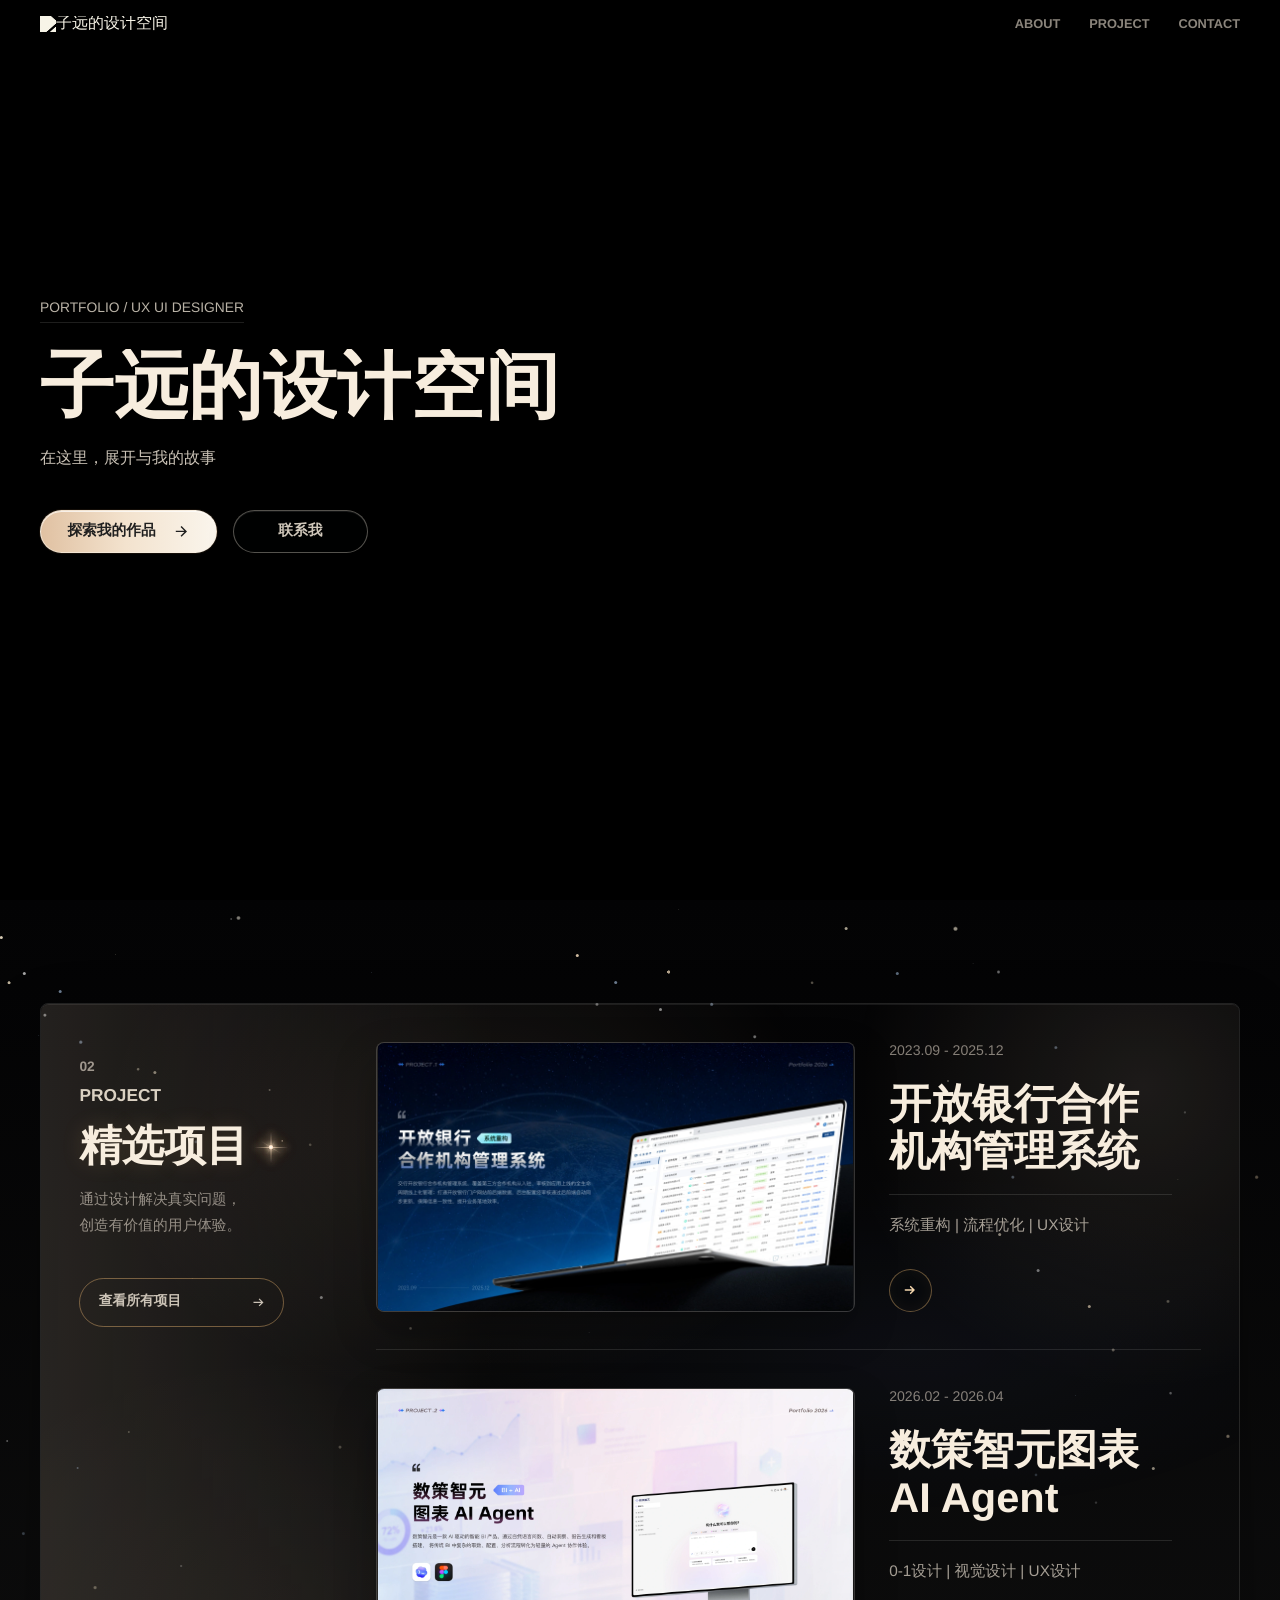
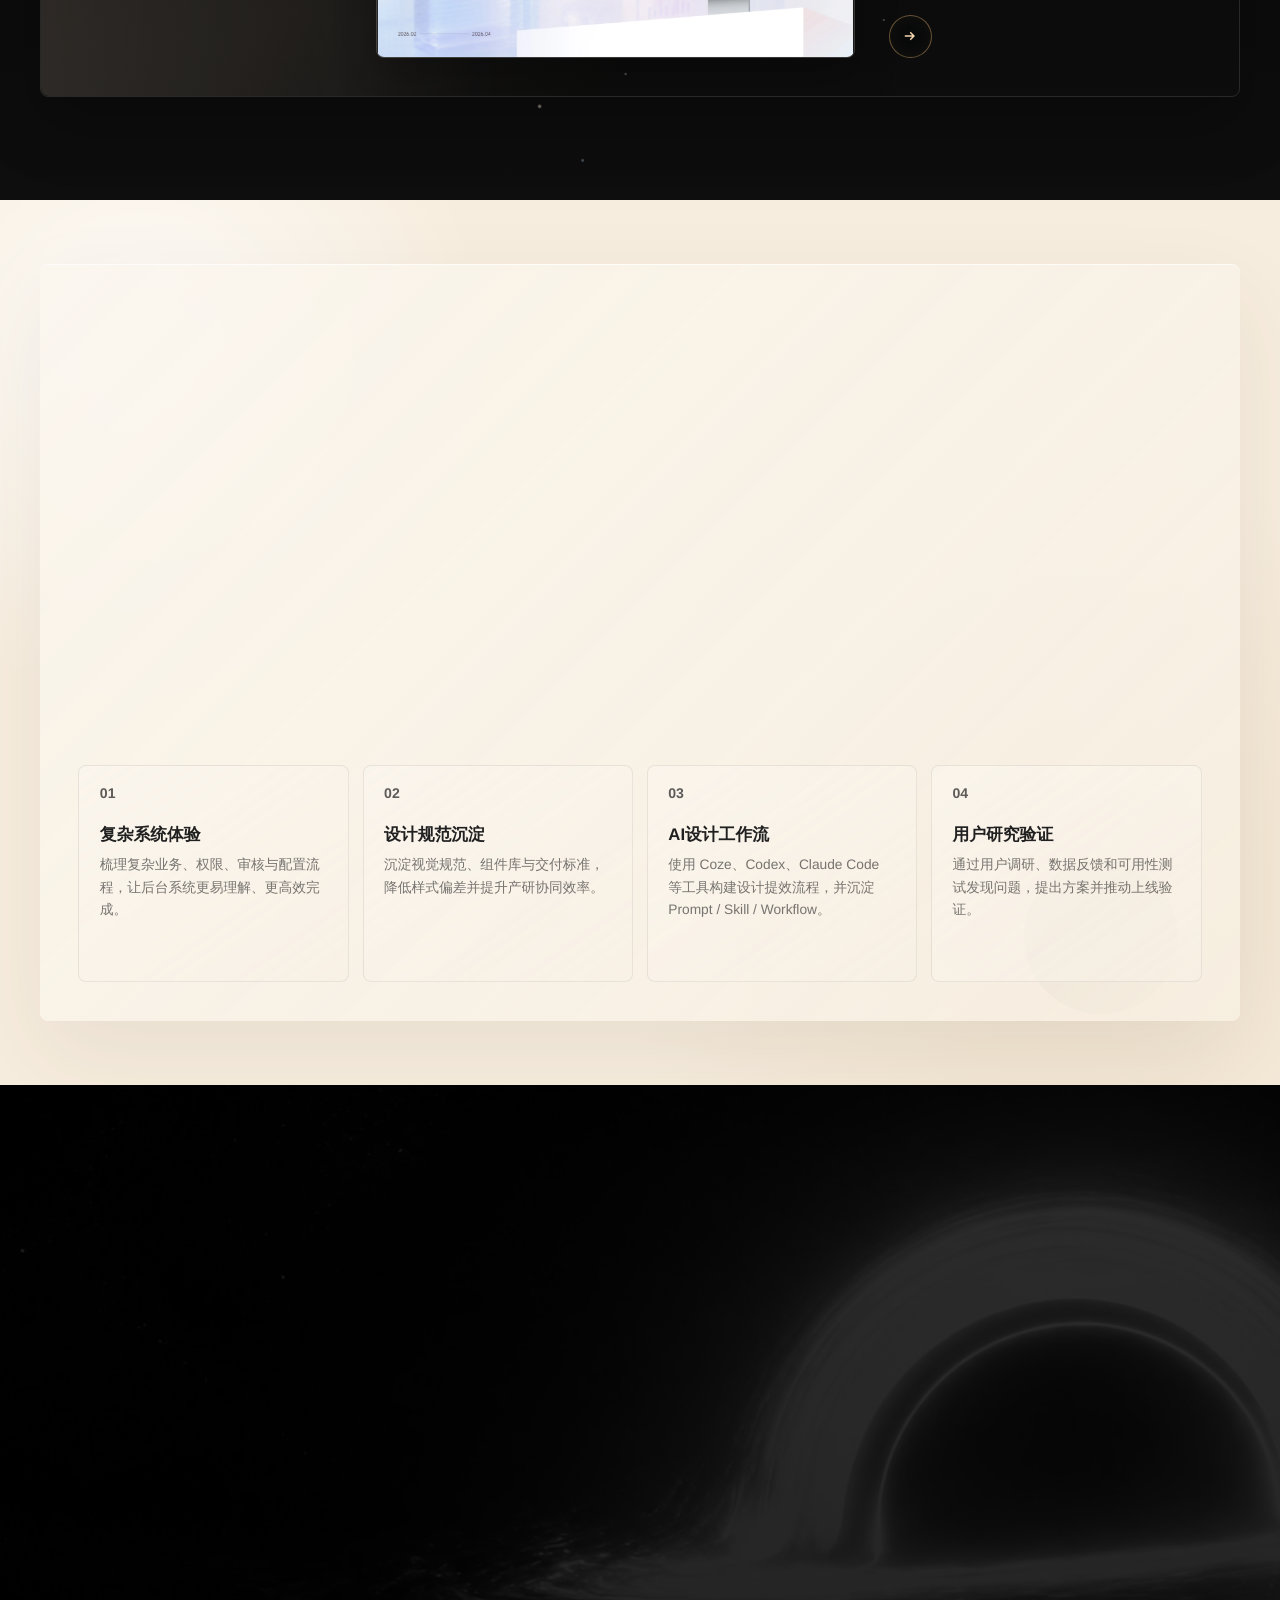
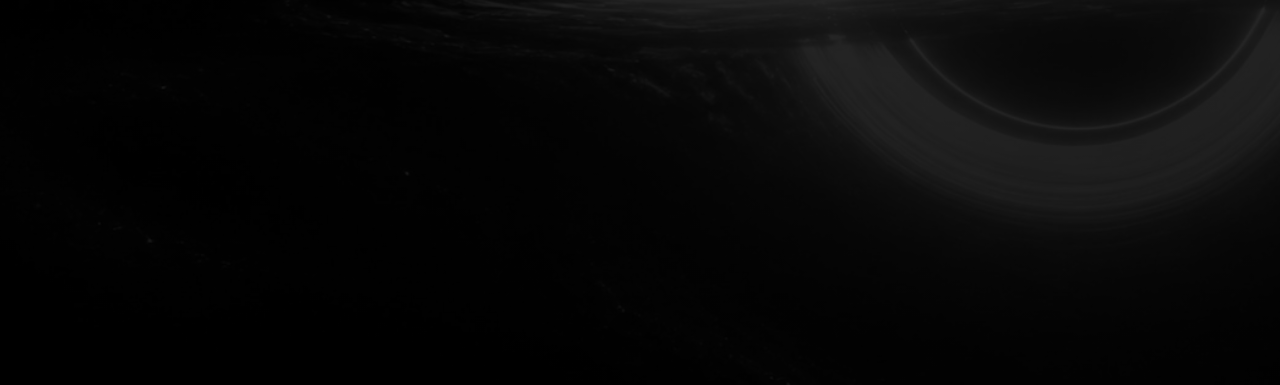
==== commit d319164a: "Merge pull request #2 from usualdelfino/agent/deploy-latest-website Optimize portfolio assets and up" ====
--- a/index.html
+++ b/index.html
@@ -15,25 +15,10 @@
         background: #dddddd;
       }
     </style>
+    <link rel="stylesheet" href="./fonts.css" />
     <link rel="stylesheet" href="./styles.css?v=flare-scale-20260708" />
     <link rel="stylesheet" href="./contact-footer.css?v=flare-scale-20260708" />
     <link rel="stylesheet" href="./site-header.css?v=site-header-nav-line-20260701" />
-    <meta name="variant" content="home-hero-video-b" />
-    <meta name="variant-label" content="视频B" />
-    <!-- 视频B: homepage hero video using assets/hero-video-b-doubao-no-watermark-compressed.mp4. -->
-    <style>
-      .hero__media--video {
-        --hero-scale: 1;
-      }
-
-      .hero__media--video video {
-        display: block;
-        width: 100%;
-        height: 100%;
-        object-fit: cover;
-        object-position: center;
-      }
-    </style>
   </head>
   <body>
     <div class="loader" aria-live="polite" aria-label="HELLO 欢迎来到">
@@ -131,7 +116,7 @@
             <article class="work-card reveal-card">
               <div class="work-card__visual">
                 <img
-                  src="./assets/project-open-bank.jpg?v=open-bank-images-20260714"
+                  src="./assets/project-open-bank.webp?v=open-bank-images-20260714"
                   alt="开放银行合作机构管理系统项目封面"
                 />
               </div>
@@ -152,7 +137,7 @@
             <article class="work-card reveal-card">
               <div class="work-card__visual">
                 <img
-                  src="./assets/project-bi-agent.jpg"
+                  src="./assets/project-bi-agent.webp"
                   alt="数策智元图表 AI Agent 项目封面"
                 />
               </div>
@@ -223,7 +208,7 @@
           </div>
 
           <div class="about__portrait reveal-card">
-            <img src="./assets/profile-photo.jpg" alt="舒子远个人照片" />
+            <img src="./assets/profile-photo.webp" alt="舒子远个人照片" />
           </div>
 
           <div class="about__details reveal-card" aria-label="设计经历信息">
@@ -286,6 +271,6 @@
 
     <script src="./site-header.js?v=home-project-anchor-20260713"></script>
     <script src="./contact-footer.js?v=hero-contact-glass-v2-20260705"></script>
-    <script src="./script.js?v=contact-no-click-20260701"></script>
+    <script src="./script.js?v=home-project-reveal-20260714"></script>
   </body>
 </html>
--- a/fonts.css
+++ b/fonts.css
@@ -0,0 +1,47 @@
+@font-face {
+  font-family: "Cera Pro";
+  src: url("./assets/fonts/cera-pro-light.otf") format("opentype");
+  font-weight: 300;
+  font-style: normal;
+  font-display: swap;
+}
+
+@font-face {
+  font-family: "Cera Pro";
+  src: url("./assets/fonts/cera-pro-medium.otf") format("opentype");
+  font-weight: 400 500;
+  font-style: normal;
+  font-display: swap;
+}
+
+@font-face {
+  font-family: "Cera Pro";
+  src: url("./assets/fonts/cera-pro-bold.otf") format("opentype");
+  font-weight: 600 700;
+  font-style: normal;
+  font-display: swap;
+}
+
+@font-face {
+  font-family: "Cera Pro";
+  src: url("./assets/fonts/cera-pro-black.otf") format("opentype");
+  font-weight: 800 900;
+  font-style: normal;
+  font-display: swap;
+}
+
+@font-face {
+  font-family: "Cera Pro";
+  src: url("./assets/fonts/cera-pro-regular-italic.otf") format("opentype");
+  font-weight: 400;
+  font-style: italic;
+  font-display: swap;
+}
+
+@font-face {
+  font-family: "Cera Pro";
+  src: url("./assets/fonts/cera-pro-black-italic.otf") format("opentype");
+  font-weight: 800 900;
+  font-style: italic;
+  font-display: swap;
+}
--- a/styles.css
+++ b/styles.css
@@ -1,74 +1,9 @@
-@font-face {
-  font-family: "Cera Pro";
-  src: url("./assets/fonts/cera-pro-light.otf") format("opentype");
-  font-weight: 300;
-  font-style: normal;
-  font-display: swap;
-}
-
-@font-face {
-  font-family: "Cera Pro";
-  src: url("./assets/fonts/cera-pro-medium.otf") format("opentype");
-  font-weight: 400;
-  font-style: normal;
-  font-display: swap;
-}
-
-@font-face {
-  font-family: "Cera Pro";
-  src: url("./assets/fonts/cera-pro-medium.otf") format("opentype");
-  font-weight: 500;
-  font-style: normal;
-  font-display: swap;
-}
-
-@font-face {
-  font-family: "Cera Pro";
-  src: url("./assets/fonts/cera-pro-bold.otf") format("opentype");
-  font-weight: 600;
-  font-style: normal;
-  font-display: swap;
-}
-
-@font-face {
-  font-family: "Cera Pro";
-  src: url("./assets/fonts/cera-pro-bold.otf") format("opentype");
-  font-weight: 650 700;
-  font-style: normal;
-  font-display: swap;
-}
-
-@font-face {
-  font-family: "Cera Pro";
-  src: url("./assets/fonts/cera-pro-black.otf") format("opentype");
-  font-weight: 800 900;
-  font-style: normal;
-  font-display: swap;
-}
-
-@font-face {
-  font-family: "Cera Pro";
-  src: url("./assets/fonts/cera-pro-regular-italic.otf") format("opentype");
-  font-weight: 400;
-  font-style: italic;
-  font-display: swap;
-}
-
-@font-face {
-  font-family: "Cera Pro";
-  src: url("./assets/fonts/cera-pro-black-italic.otf") format("opentype");
-  font-weight: 800 900;
-  font-style: italic;
-  font-display: swap;
-}
-
 :root {
   --ink: #202020;
   --paper: #dddddd;
   --paper-soft: #ece9df;
   --white: #f4f1e9;
   --line: rgba(32, 32, 32, 0.45);
-  --gold: #f2bd75;
   --grid-gap: 10px;
   --page-pad: 40px;
   --module-card-width: 92rem;
@@ -123,17 +58,6 @@
 ::selection {
   background: var(--ink);
   color: var(--paper-soft);
-}
-
-.sr-only {
-  position: absolute;
-  width: 1px;
-  height: 1px;
-  padding: 0;
-  overflow: hidden;
-  clip: rect(0, 0, 0, 0);
-  white-space: nowrap;
-  border: 0;
 }
 
 .loader {
@@ -457,42 +381,23 @@
   will-change: transform, filter, opacity;
 }
 
+.hero__media--video {
+  --hero-scale: 1;
+}
+
+.hero__media--video video {
+  display: block;
+  width: 100%;
+  height: 100%;
+  object-fit: cover;
+  object-position: center;
+}
+
 body.is-loaded .hero__media,
 body.is-finished .hero__media {
   --hero-scale: 1;
   opacity: 1;
   filter: brightness(1) saturate(1) contrast(1);
-}
-
-body.is-loaded .hero__media.is-hovering,
-body.is-finished .hero__media.is-hovering {
-  filter: brightness(1.12) saturate(1.12) contrast(1.04);
-}
-
-.hero__media img {
-  width: 100%;
-  height: 100%;
-  object-fit: cover;
-  object-position: 68% center;
-  transition: opacity 0.55s ease;
-}
-
-.hero__media.is-canvas-ready img {
-  opacity: 0;
-}
-
-.hero__canvas {
-  position: absolute;
-  inset: 0;
-  width: 100%;
-  height: 100%;
-  opacity: 0;
-  pointer-events: none;
-  transition: opacity 0.65s ease;
-}
-
-.hero__media.is-canvas-ready .hero__canvas {
-  opacity: 1;
 }
 
 .hero__grid {
@@ -691,16 +596,6 @@
   transform: translate3d(0, -2px, 0);
 }
 
-.hero__scroll {
-  position: absolute;
-  left: var(--page-pad);
-  bottom: 22px;
-  z-index: 2;
-  margin: 0;
-  color: rgba(247, 237, 222, 0.8);
-  font-size: 0.82rem;
-}
-
 .reveal,
 .reveal-lines span,
 .reveal-card {
@@ -781,35 +676,6 @@
 .selected {
   padding: 8rem var(--page-pad) 7rem;
   background: var(--paper);
-}
-
-.section-head {
-  display: grid;
-  grid-template-columns: repeat(12, 1fr);
-  gap: var(--grid-gap);
-  margin-bottom: 3.1rem;
-}
-
-.section-title {
-  display: flex;
-  align-items: center;
-  gap: 0.8rem;
-  margin: 0;
-  font-weight: 600;
-  line-height: 1;
-  text-transform: uppercase;
-}
-
-.section-title span {
-  font-size: 0.92rem;
-}
-
-.section-title strong {
-  font-size: clamp(1.2rem, 2vw, 1.55rem);
-}
-
-.selected .section-title {
-  grid-column: 1 / span 4;
 }
 
 .section-read {
@@ -1224,157 +1090,6 @@
   min-width: 0;
 }
 
-.about__cosmos {
-  position: relative;
-  display: grid;
-  grid-template-columns: minmax(15rem, 0.9fr) minmax(17rem, 1.1fr);
-  gap: clamp(1.1rem, 2vw, 1.6rem);
-  align-self: stretch;
-  min-width: 0;
-}
-
-.about__orbit {
-  position: relative;
-  min-height: 24rem;
-  border: 1px solid rgba(32, 32, 32, 0.08);
-  border-radius: 8px;
-  overflow: hidden;
-  background:
-    radial-gradient(circle at 45% 36%, rgba(255, 255, 255, 0.72), transparent 0 20%),
-    linear-gradient(145deg, rgba(255, 255, 255, 0.36), rgba(227, 206, 176, 0.16));
-}
-
-.about__orbit::before {
-  content: "";
-  position: absolute;
-  inset: 12%;
-  border: 1px solid rgba(32, 32, 32, 0.08);
-  border-radius: 50%;
-  transform: rotate(-23deg) scaleX(1.45);
-}
-
-.about__orbit::after {
-  content: "";
-  position: absolute;
-  inset: 22%;
-  border: 1px solid rgba(32, 32, 32, 0.07);
-  border-radius: 50%;
-  transform: rotate(18deg) scaleX(1.35);
-}
-
-.about__orbit-ring {
-  position: absolute;
-  inset: auto;
-  border-radius: 50%;
-  pointer-events: none;
-}
-
-.about__orbit-ring--outer {
-  right: -16%;
-  bottom: -20%;
-  width: 78%;
-  aspect-ratio: 1;
-  border: 1px solid rgba(32, 32, 32, 0.05);
-}
-
-.about__orbit-ring--inner {
-  top: 14%;
-  left: 10%;
-  width: 42%;
-  aspect-ratio: 1;
-  border: 1px solid rgba(32, 32, 32, 0.06);
-}
-
-.about__planet {
-  position: absolute;
-  right: 19%;
-  bottom: 18%;
-  width: clamp(5.2rem, 8vw, 8.2rem);
-  aspect-ratio: 1;
-  border-radius: 50%;
-  background:
-    radial-gradient(circle at 30% 25%, rgba(255, 255, 255, 0.88), transparent 0 22%),
-    linear-gradient(135deg, #1c1c1c 0%, #5a5047 54%, #e4c9a6 100%);
-  box-shadow:
-    0 20px 42px rgba(65, 52, 36, 0.18),
-    inset -18px -18px 42px rgba(0, 0, 0, 0.28);
-}
-
-.about__planet::after {
-  content: "";
-  position: absolute;
-  inset: 43% -38%;
-  border: 1px solid rgba(32, 32, 32, 0.16);
-  border-radius: 50%;
-  transform: rotate(-16deg);
-}
-
-.about__moon {
-  position: absolute;
-  border-radius: 50%;
-  background: #202020;
-  box-shadow: 0 0 0 5px rgba(32, 32, 32, 0.04);
-}
-
-.about__moon--one {
-  top: 24%;
-  left: 28%;
-  width: 0.75rem;
-  height: 0.75rem;
-}
-
-.about__moon--two {
-  top: 48%;
-  right: 17%;
-  width: 0.48rem;
-  height: 0.48rem;
-  opacity: 0.56;
-}
-
-.about__star {
-  position: absolute;
-  width: 0.42rem;
-  height: 0.42rem;
-  border-radius: 50%;
-  background: rgba(32, 32, 32, 0.72);
-}
-
-.about__star::before,
-.about__star::after {
-  content: "";
-  position: absolute;
-  inset: 50% auto auto 50%;
-  width: 1.35rem;
-  height: 1px;
-  background: currentColor;
-  transform: translate(-50%, -50%);
-}
-
-.about__star::after {
-  width: 1px;
-  height: 1.35rem;
-}
-
-.about__star--one {
-  top: 18%;
-  right: 24%;
-  color: rgba(32, 32, 32, 0.48);
-}
-
-.about__star--two {
-  left: 15%;
-  bottom: 22%;
-  color: rgba(32, 32, 32, 0.28);
-  transform: scale(0.7);
-}
-
-.about__star--three {
-  top: 46%;
-  left: 18%;
-  color: rgba(32, 32, 32, 0.2);
-  transform: scale(0.5);
-}
-
 .about__facts {
   display: grid;
   gap: 0.85rem;
@@ -1472,231 +1187,10 @@
   line-height: 1.62;
 }
 
-.contact-section {
-  position: relative;
-  min-height: 100svh;
-  overflow: hidden;
-  background: #050505;
-  color: var(--white);
-}
-
-.contact-section__bg {
-  position: absolute;
-  inset: -8%;
-  background:
-    linear-gradient(rgba(0, 0, 0, 0.56), rgba(0, 0, 0, 0.72)),
-    url("./assets/hero-black-hole.jpg") center / cover;
-  filter: grayscale(1) brightness(0.45);
-  transform: scale(1.04);
-}
-
-.contact-section__content {
-  position: relative;
-  z-index: 2;
-  display: flex;
-  flex-direction: column;
-  justify-content: flex-start;
-  min-height: 100svh;
-  padding: clamp(5.8rem, 10vh, 6.8rem) var(--page-pad) 5rem;
-}
-
-.contact-section .section-title {
-  margin-bottom: clamp(3rem, 7vw, 6rem);
-}
-
-.contact-section__grid {
-  display: grid;
-  grid-template-columns: repeat(12, 1fr);
-  gap: var(--grid-gap);
-}
-
-.contact-section__contact,
-.contact-section__links {
-  display: flex;
-  flex-direction: column;
-  align-items: flex-start;
-  text-align: left;
-}
-
-.contact-section__contact {
-  grid-column: 1 / span 5;
-}
-
-.contact-section__links {
-  grid-column: 7 / span 4;
-  gap: 0.85rem;
-}
-
-.contact-section p {
-  align-self: stretch;
-  margin: 0 0 1rem;
-  border-bottom: 1px dotted rgba(244, 241, 233, 0.5);
-  padding-bottom: 0.5rem;
-  color: rgba(244, 241, 233, 0.8);
-  font-size: 0.9rem;
-}
-
-.contact-section a {
-  width: fit-content;
-  color: inherit;
-}
-
-.contact-section__mail,
-.contact-section__phone {
-  max-width: 100%;
-  color: var(--white);
-  font-size: clamp(1.45rem, 2.5vw, 2.9rem);
-  font-weight: 500;
-  line-height: 1.06;
-  letter-spacing: 0;
-  white-space: nowrap;
-}
-
-.contact-section__wechat-qr {
-  width: clamp(6rem, 8vw, 8.8rem);
-  height: auto;
-  margin-top: 1.4rem;
-  border: 1px solid rgba(244, 241, 233, 0.6);
-  background: var(--white);
-}
-
-.contact-section__links a {
-  display: grid;
-  grid-template-columns: 18px auto 16px;
-  align-items: center;
-  column-gap: 0.55rem;
-  min-height: 22px;
-  color: rgba(244, 241, 233, 0.94);
-  font-size: clamp(1rem, 1.4vw, 1.25rem);
-  line-height: 1.25;
-}
-
-.contact-section__brand-icon {
-  display: block;
-  width: 18px;
-  height: 18px;
-  background: currentColor;
-  opacity: 0.9;
-}
-
-.contact-section__brand-icon svg {
-  display: block;
-  width: 100%;
-  height: 100%;
-  fill: currentColor;
-}
-
-.contact-section__brand-icon--yuque,
-.contact-section__brand-icon--zcool {
-  background: transparent;
-  -webkit-mask: none;
-  mask: none;
-}
-
-.contact-section__brand-icon--yuque svg,
-.contact-section__brand-icon--zcool svg {
-  transform: scale(1.08);
-}
-
-.contact-section__brand-icon--github {
-  -webkit-mask: url("data:image/svg+xml,%3Csvg%20viewBox='0%200%2024%2024'%20xmlns='http://www.w3.org/2000/svg'%3E%3Cpath%20d='M12%202.3a9.7%209.7%200%200%200-3.07%2018.9c.49.09.67-.21.67-.47v-1.66c-2.73.6-3.31-1.18-3.31-1.18-.45-1.13-1.09-1.43-1.09-1.43-.89-.61.07-.6.07-.6.98.07%201.5%201.02%201.5%201.02.88%201.5%202.3%201.07%202.86.82.09-.63.34-1.07.62-1.32-2.18-.25-4.48-1.09-4.48-4.86%200-1.07.38-1.95%201.01-2.64-.1-.25-.44-1.25.1-2.6%200%200%20.83-.27%202.67%201.01A9.23%209.23%200%200%20112%206.96c.82%200%201.64.11%202.41.33%201.83-1.28%202.66-1.01%202.66-1.01.54%201.35.2%202.35.1%202.6.63.69%201.01%201.57%201.01%202.64%200%203.78-2.3%204.6-4.49%204.85.35.3.67.9.67%201.82v2.7c0%20.26.18.56.68.46A9.7%209.7%200%200%200%2012%202.3Z'/%3E%3C/svg%3E") center / contain no-repeat;
-  mask: url("data:image/svg+xml,%3Csvg%20viewBox='0%200%2024%2024'%20xmlns='http://www.w3.org/2000/svg'%3E%3Cpath%20d='M12%202.3a9.7%209.7%200%200%200-3.07%2018.9c.49.09.67-.21.67-.47v-1.66c-2.73.6-3.31-1.18-3.31-1.18-.45-1.13-1.09-1.43-1.09-1.43-.89-.61.07-.6.07-.6.98.07%201.5%201.02%201.5%201.02.88%201.5%202.3%201.07%202.86.82.09-.63.34-1.07.62-1.32-2.18-.25-4.48-1.09-4.48-4.86%200-1.07.38-1.95%201.01-2.64-.1-.25-.44-1.25.1-2.6%200%200%20.83-.27%202.67%201.01A9.23%209.23%200%200%20112%206.96c.82%200%201.64.11%202.41.33%201.83-1.28%202.66-1.01%202.66-1.01.54%201.35.2%202.35.1%202.6.63.69%201.01%201.57%201.01%202.64%200%203.78-2.3%204.6-4.49%204.85.35.3.67.9.67%201.82v2.7c0%20.26.18.56.68.46A9.7%209.7%200%200%200%2012%202.3Z'/%3E%3C/svg%3E") center / contain no-repeat;
-}
-
-.contact-section__brand-icon--instagram {
-  -webkit-mask: url("data:image/svg+xml,%3Csvg%20viewBox='0%200%2024%2024'%20xmlns='http://www.w3.org/2000/svg'%3E%3Cpath%20d='M7.5%202.8h9A4.7%204.7%200%200%201%2021.2%207.5v9a4.7%204.7%200%200%201-4.7%204.7h-9a4.7%204.7%200%200%201-4.7-4.7v-9A4.7%204.7%200%200%201%207.5%202.8Zm0%202A2.7%202.7%200%200%200%204.8%207.5v9a2.7%202.7%200%200%200%202.7%202.7h9a2.7%202.7%200%200%200%202.7-2.7v-9a2.7%202.7%200%200%200-2.7-2.7h-9ZM12%208a4%204%200%201%201%200%208%204%204%200%200%201%200-8Zm0%202a2%202%200%201%200%200%204%202%202%200%200%200%200-4Zm4.55-2.95a1.2%201.2%200%201%201%200%202.4%201.2%201.2%200%200%201%200-2.4Z'/%3E%3C/svg%3E") center / contain no-repeat;
-  mask: url("data:image/svg+xml,%3Csvg%20viewBox='0%200%2024%2024'%20xmlns='http://www.w3.org/2000/svg'%3E%3Cpath%20d='M7.5%202.8h9A4.7%204.7%200%200%201%2021.2%207.5v9a4.7%204.7%200%200%201-4.7%204.7h-9a4.7%204.7%200%200%201-4.7-4.7v-9A4.7%204.7%200%200%201%207.5%202.8Zm0%202A2.7%202.7%200%200%200%204.8%207.5v9a2.7%202.7%200%200%200%202.7%202.7h9a2.7%202.7%200%200%200%202.7-2.7v-9a2.7%202.7%200%200%200-2.7-2.7h-9ZM12%208a4%204%200%201%201%200%208%204%204%200%200%201%200-8Zm0%202a2%202%200%201%200%200%204%202%202%200%200%200%200-4Zm4.55-2.95a1.2%201.2%200%201%201%200%202.4%201.2%201.2%200%200%201%200-2.4Z'/%3E%3C/svg%3E") center / contain no-repeat;
-}
-
-.contact-section__brand-icon--x {
-  -webkit-mask: url("data:image/svg+xml,%3Csvg%20viewBox='0%200%2024%2024'%20xmlns='http://www.w3.org/2000/svg'%3E%3Cpath%20d='M13.98%2010.16%2021.5%202h-1.78l-6.53%207.06L7.98%202H2l7.88%2010.67L2%2021.2h1.78l6.88-7.44%205.5%207.44h5.98l-8.16-11.04Zm-2.44%202.64-.8-1.08L4.4%203.35h2.73l5.13%206.88.8%201.08%206.66%208.92h-2.73l-5.45-7.43Z'/%3E%3C/svg%3E") center / contain no-repeat;
-  mask: url("data:image/svg+xml,%3Csvg%20viewBox='0%200%2024%2024'%20xmlns='http://www.w3.org/2000/svg'%3E%3Cpath%20d='M13.98%2010.16%2021.5%202h-1.78l-6.53%207.06L7.98%202H2l7.88%2010.67L2%2021.2h1.78l6.88-7.44%205.5%207.44h5.98l-8.16-11.04Zm-2.44%202.64-.8-1.08L4.4%203.35h2.73l5.13%206.88.8%201.08%206.66%208.92h-2.73l-5.45-7.43Z'/%3E%3C/svg%3E") center / contain no-repeat;
-}
-
-.contact-section__links a::after {
-  content: "";
-  width: 16px;
-  height: 16px;
-  background: currentColor;
-  opacity: 0.68;
-  -webkit-mask: url("data:image/svg+xml,%3Csvg%20xmlns='http://www.w3.org/2000/svg'%20viewBox='0%200%2024%2024'%3E%3Cpath%20d='M10%206v2H5v11h11v-5h2v6a1%201%200%200%201-1%201H4a1%201%200%200%201-1-1V7a1%201%200%200%201%201-1zm11-3v8h-2V6.413l-7.793%207.794l-1.414-1.414L17.585%205H13V3z'/%3E%3C/svg%3E") center / contain no-repeat;
-  mask: url("data:image/svg+xml,%3Csvg%20xmlns='http://www.w3.org/2000/svg'%20viewBox='0%200%2024%2024'%3E%3Cpath%20d='M10%206v2H5v11h11v-5h2v6a1%201%200%200%201-1%201H4a1%201%200%200%201-1-1V7a1%201%200%200%201%201-1zm11-3v8h-2V6.413l-7.793%207.794l-1.414-1.414L17.585%205H13V3z'/%3E%3C/svg%3E") center / contain no-repeat;
-}
-
-.contact-section__links a:hover {
-  color: var(--white);
-}
-
-.contact-section p.contact-section__type {
-  position: absolute;
-  right: clamp(0.9rem, 1.8vw, 1.6rem);
-  bottom: clamp(0.55rem, 1.4vw, 1rem);
-  left: clamp(0.9rem, 1.8vw, 1.6rem);
-  z-index: 1;
-  align-self: auto;
-  display: flex;
-  align-items: flex-end;
-  justify-content: space-between;
-  gap: 0.04em;
-  margin: 0;
-  border: 0;
-  padding: 0;
-  color: rgba(255, 255, 255, 0.2);
-  font-size: clamp(3.5rem, 8.4vw, 9.4rem);
-  font-weight: 500;
-  line-height: 0.82;
-  letter-spacing: 0;
-  white-space: nowrap;
-  visibility: hidden;
-  pointer-events: none;
-  user-select: none;
-}
-
-.contact-section p.contact-section__type.is-split {
-  visibility: visible;
-}
-
-.contact-title__char-wrap {
-  display: inline-block;
-  overflow: hidden;
-}
-
-.contact-title__char {
-  display: inline-block;
-  line-height: 0.9;
-  opacity: 0;
-  transform: translate3d(0, 118%, 0);
-  will-change: transform, opacity;
-}
-
-.contact-title__char-wrap:nth-child(2n) .contact-title__char {
-  transform: translate3d(0, -118%, 0);
-}
-
-.contact-title__space {
-  width: 0.32em;
-}
-
-.contact-section__type.is-visible .contact-title__char {
-  animation: contact-title-char-in 1.1s cubic-bezier(0.22, 1, 0.36, 1) forwards;
-  animation-delay: calc(0.04s + var(--i) * 0.035s);
-}
-
-@keyframes contact-title-char-in {
-  to {
-    opacity: 1;
-    transform: translate3d(0, 0, 0);
-  }
-}
-
 @media (max-width: 900px) {
   :root {
     --page-pad: 20px;
     --module-card-padding: clamp(1.2rem, 4vw, 1.8rem);
-  }
-
-  .hero__media img {
-    object-position: 67% center;
   }
 
   .hero__grid {
@@ -1719,18 +1213,6 @@
 
   .hero__subtitle {
     margin-top: clamp(0.65rem, 1.2vw, 1.2rem);
-  }
-
-  .hero__scroll {
-    display: none;
-  }
-
-  .section-head {
-    display: block;
-  }
-
-  .section-title {
-    margin-bottom: 1.4rem;
   }
 
   .section-read {
@@ -1822,34 +1304,6 @@
 
   .about__ability span {
     margin-bottom: clamp(1rem, 4.6vw, 1.8rem);
-  }
-
-  .contact-section__content {
-    min-height: 100svh;
-    padding: 4.8rem var(--page-pad) 4.5rem;
-  }
-
-  .contact-section .section-title {
-    margin-bottom: 2.6rem;
-  }
-
-  .contact-section__grid {
-    display: flex;
-    flex-direction: column;
-    gap: 3rem;
-  }
-
-  .contact-section__mail,
-  .contact-section__phone {
-    font-size: clamp(1.35rem, 6.2vw, 1.8rem);
-    white-space: normal;
-  }
-
-  .contact-section p.contact-section__type {
-    right: var(--page-pad);
-    bottom: 0.7rem;
-    left: var(--page-pad);
-    font-size: clamp(2rem, 10.4vw, 3.85rem);
   }
 
 }
--- a/contact-footer.css
+++ b/contact-footer.css
@@ -1,19 +1,3 @@
-@font-face {
-  font-family: "Cera Pro";
-  src: url("./assets/fonts/cera-pro-medium.otf") format("opentype");
-  font-weight: 400 500;
-  font-style: normal;
-  font-display: swap;
-}
-
-@font-face {
-  font-family: "Cera Pro";
-  src: url("./assets/fonts/cera-pro-bold.otf") format("opentype");
-  font-weight: 600 700;
-  font-style: normal;
-  font-display: swap;
-}
-
 .contact-section {
   --contact-rem: 0.7320644217vw;
   --contact-pad: clamp(20px, 3.2vw, 40px);
@@ -37,7 +21,7 @@
   inset: -8%;
   background:
     linear-gradient(rgba(0, 0, 0, 0.56), rgba(0, 0, 0, 0.72)),
-    url("./assets/hero-black-hole.png") center / cover;
+    url("./assets/hero-black-hole.webp") center / cover;
   filter: grayscale(1) brightness(0.45);
   transform: scale(1.04);
 }
@@ -55,29 +39,6 @@
     calc(var(--contact-rem) * 5);
 }
 
-.contact-section .section-title {
-  position: relative;
-  z-index: 2;
-  display: flex;
-  align-items: center;
-  gap: calc(var(--contact-rem) * 0.8);
-  margin: 0 0 clamp(calc(var(--contact-rem) * 3), 7vw, calc(var(--contact-rem) * 6));
-  font-size: calc(var(--contact-rem) * 1.5);
-  font-weight: 600;
-  line-height: 1;
-  text-transform: uppercase;
-}
-
-.contact-section .section-title span {
-  font-size: calc(var(--contact-rem) * 0.92);
-  font-weight: inherit;
-}
-
-.contact-section .section-title strong {
-  font-size: clamp(calc(var(--contact-rem) * 1.2), 2vw, calc(var(--contact-rem) * 1.55));
-  font-weight: inherit;
-}
-
 .contact-section__grid {
   position: relative;
   z-index: 2;
@@ -117,18 +78,6 @@
   width: fit-content;
   color: inherit;
   text-decoration: none;
-}
-
-.contact-section__mail,
-.contact-section__phone {
-  display: block;
-  max-width: 100%;
-  color: var(--contact-white);
-  font-size: clamp(calc(var(--contact-rem) * 1.45), 2.5vw, calc(var(--contact-rem) * 2.9));
-  font-weight: 500;
-  line-height: 1.06;
-  letter-spacing: 0;
-  white-space: nowrap;
 }
 
 .contact-section__wechat-qr {
@@ -175,7 +124,12 @@
 
 .contact-section__brand-icon--yuque svg,
 .contact-section__brand-icon--zcool svg {
-  transform: scale(1.08);
+  transform: scale(0.972);
+  transform-origin: center;
+}
+
+.contact-section__brand-icon--zcool svg {
+  transform: scale(0.778);
 }
 
 .contact-section__brand-icon--github {
@@ -294,20 +248,10 @@
       calc(var(--contact-rem) * 4.5);
   }
 
-  .contact-section .section-title {
-    margin-bottom: calc(var(--contact-rem) * 2.6);
-  }
-
   .contact-section__grid {
     display: flex;
     flex-direction: column;
     gap: calc(var(--contact-rem) * 3);
-  }
-
-  .contact-section__mail,
-  .contact-section__phone {
-    font-size: clamp(calc(var(--contact-rem) * 1.35), 6.2vw, calc(var(--contact-rem) * 1.8));
-    white-space: normal;
   }
 
   .contact-section p.contact-section__type {
@@ -321,6 +265,690 @@
 @media (max-width: 767px) {
   .contact-section {
     --contact-rem: 2.6666666667vw;
+  }
+}
+
+.contact-section__content {
+  padding:
+    clamp(48px, 7.4vh, 72px)
+    var(--page-pad, var(--contact-pad))
+    clamp(120px, 19vh, 184px);
+}
+
+.contact-section__layout {
+  position: relative;
+  z-index: 2;
+  width: min(100%, var(--module-card-width, 92rem));
+  margin: 0 auto;
+  padding-inline: var(--module-card-padding, clamp(24px, 3vw, 40px));
+}
+
+.contact-section__intro {
+  max-width: 640px;
+}
+
+.contact-section .contact-section__number,
+.contact-section .contact-section__kicker,
+.contact-section .contact-section__lead {
+  align-self: auto;
+  margin: 0;
+  border: 0;
+  padding: 0;
+}
+
+.contact-section__number {
+  margin-bottom: clamp(0.4rem, 0.8vw, 1.6rem);
+  color: rgba(245, 234, 219, 0.6);
+  font-size: clamp(0.86rem, 1.05vw, 1rem);
+  font-weight: 600;
+  line-height: 1;
+}
+
+.contact-section__kicker {
+  margin-bottom: clamp(0.7rem, 1.2vw, 0.95rem);
+  color: rgba(245, 234, 219, 0.88);
+  font-size: clamp(1.05rem, 1.35vw, 1.28rem);
+  font-weight: 650;
+  line-height: 1.35;
+  text-transform: uppercase;
+  text-shadow: none;
+}
+
+.contact-section__heading {
+  display: flex;
+  align-items: center;
+  gap: clamp(3.2px, 0.45vw, 6.08px);
+  margin: 0 0 clamp(12.8px, 1.4vw, 16.8px);
+  color: #f4eadb;
+  font-size: clamp(32px, 3.3vw, 48.8px);
+  font-weight: 650;
+  line-height: 1.14;
+  letter-spacing: 0;
+  text-wrap: balance;
+  text-shadow: 0 0 20px rgba(244, 210, 172, 0.18);
+}
+
+.title-flare {
+  --flare-box: clamp(32.4px, 2.835vw, 49.5px);
+  --flare-ray-width: calc(var(--flare-box) * 1.2);
+  --flare-core-size: calc(var(--flare-box) * 0.2);
+  --flare-halo-size: calc(var(--flare-box) * 0.82);
+  --flare-scale: 0.8;
+  --flare-y: 0.03em;
+  position: relative;
+  flex: 0 0 auto;
+  display: block;
+  width: var(--flare-box);
+  height: var(--flare-box);
+  transform: translateY(var(--flare-y)) scale(var(--flare-scale));
+  transform-origin: center;
+  pointer-events: none;
+}
+
+.title-flare__halo,
+.title-flare__ray,
+.title-flare__core,
+.title-flare__orb {
+  position: absolute;
+  left: 50%;
+  top: 50%;
+  pointer-events: none;
+}
+
+.title-flare__halo {
+  width: var(--flare-halo-size);
+  height: var(--flare-halo-size);
+  border-radius: 999px;
+  background: radial-gradient(circle, rgba(255, 226, 197, 0.36), rgba(255, 226, 197, 0.14) 42%, transparent 68%);
+  filter: blur(9px);
+  transform: translate(-50%, -50%);
+}
+
+.title-flare__ray {
+  width: var(--flare-ray-width);
+  height: 1px;
+  border-radius: 999px;
+  background: linear-gradient(90deg, transparent, var(--flare-ray-color, rgba(255, 226, 197, 0.94)) 50%, transparent);
+  box-shadow:
+    0 0 8px rgba(255, 226, 197, 0.74),
+    0 0 22px rgba(255, 168, 74, 0.34);
+  opacity: var(--flare-ray-opacity, 1);
+  transform:
+    translate(-50%, -50%)
+    rotate(var(--flare-ray-angle, 0deg))
+    scaleX(var(--flare-ray-scale, 1));
+  transform-origin: center;
+}
+
+.title-flare__ray--v {
+  --flare-ray-angle: 90deg;
+  --flare-ray-scale: 0.92;
+}
+
+.title-flare__ray--d1 {
+  --flare-ray-angle: 32deg;
+  --flare-ray-scale: 0.72;
+  --flare-ray-color: rgba(255, 226, 197, 0.72);
+  --flare-ray-opacity: 0.52;
+}
+
+.title-flare__ray--d2 {
+  --flare-ray-angle: -58deg;
+  --flare-ray-scale: 0.54;
+  --flare-ray-color: rgba(255, 226, 197, 0.58);
+  --flare-ray-opacity: 0.42;
+}
+
+.title-flare__core {
+  width: var(--flare-core-size);
+  height: var(--flare-core-size);
+  border-radius: 999px;
+  background: radial-gradient(circle, #fff8ed 0 16%, #FFE2C5 42%, transparent 76%);
+  box-shadow:
+    0 0 7px rgba(255, 226, 197, 0.95),
+    0 0 19px rgba(255, 196, 105, 0.58),
+    0 0 38px rgba(255, 135, 38, 0.2);
+  transform: translate(-50%, -50%);
+}
+
+.title-flare__orb {
+  width: 2px;
+  height: 2px;
+  border-radius: 999px;
+  background: rgba(255, 226, 197, 0.74);
+  box-shadow: 0 0 8px rgba(255, 184, 88, 0.58);
+  opacity: 0.66;
+  transform: translate(calc(-50% + var(--flare-orb-x, 14px)), calc(-50% + var(--flare-orb-y, -8px)));
+}
+
+.contact-section__heading .title-flare {
+  margin-left: clamp(-3.84px, -0.12vw, -1.28px);
+}
+
+.contact-section__lead {
+  max-width: 32rem;
+  margin-top: 0;
+  color: rgba(245, 234, 219, 0.56);
+  font-size: clamp(0.92rem, 1.12vw, 1.04rem);
+  font-weight: 400;
+  line-height: 1.8;
+}
+
+.contact-section__grid {
+  display: grid;
+  grid-template-columns: minmax(280px, 0.9fr) minmax(190px, 0.5fr);
+  align-items: start;
+  gap: clamp(42px, 6vw, 96px);
+  width: min(100%, 820px);
+  margin-top: 0;
+}
+
+.contact-section__contact {
+  grid-column: auto;
+  font-style: normal;
+}
+
+.contact-section__methods {
+  display: grid;
+  gap: clamp(18px, 2.4vh, 24px);
+  width: 100%;
+  margin: 0;
+}
+
+.contact-section__method {
+  display: grid;
+  grid-template-columns: 32px minmax(0, 1fr);
+  column-gap: 4px;
+  align-items: start;
+}
+
+.contact-section__method dt {
+  display: grid;
+  grid-column: 1 / -1;
+  grid-template-columns: 32px minmax(0, 1fr);
+  column-gap: 4px;
+  align-items: center;
+  margin: 0 0 5px;
+  color: rgba(244, 241, 233, 0.48);
+  font-size: clamp(13px, 1vw, 15px);
+  font-weight: 300;
+  line-height: 1.2;
+}
+
+.contact-section__method dd {
+  grid-column: 2;
+  margin: 0;
+  color: rgba(244, 241, 233, 0.78);
+  font-size: clamp(16px, 1.25vw, 19px);
+  font-weight: 500;
+  line-height: 1.42;
+}
+
+.contact-section__method dd a {
+  width: auto;
+  color: inherit;
+  text-decoration: none;
+}
+
+.contact-section__method-icon {
+  display: grid;
+  place-items: center;
+  width: 24px;
+  height: 24px;
+  color: rgba(244, 241, 233, 0.72);
+}
+
+.contact-section__method-icon::before {
+  content: "";
+  display: block;
+  width: 22px;
+  height: 22px;
+  background: currentColor;
+}
+
+.contact-section__method-icon--email::before {
+  -webkit-mask: url("data:image/svg+xml,%3Csvg%20viewBox='0%200%201024%201024'%20xmlns='http://www.w3.org/2000/svg'%3E%3Cpath%20d='M853.333333%20170.666667%20170.666667%20170.666667C123.733333%20170.666667%2085.333333%20209.066667%2085.333333%20256l0%20512c0%2046.933333%2038.4%2085.333333%2085.333333%2085.333333l682.666667%200c46.933333%200%2085.333333-38.4%2085.333333-85.333333L938.666667%20256C938.666667%20209.066667%20900.266667%20170.666667%20853.333333%20170.666667zM853.333333%20341.333333l-341.333333%20213.333333L170.666667%20341.333333%20170.666667%20256l341.333333%20213.333333%20341.333333-213.333333L853.333333%20341.333333z'/%3E%3C/svg%3E") center / contain no-repeat;
+  mask: url("data:image/svg+xml,%3Csvg%20viewBox='0%200%201024%201024'%20xmlns='http://www.w3.org/2000/svg'%3E%3Cpath%20d='M853.333333%20170.666667%20170.666667%20170.666667C123.733333%20170.666667%2085.333333%20209.066667%2085.333333%20256l0%20512c0%2046.933333%2038.4%2085.333333%2085.333333%2085.333333l682.666667%200c46.933333%200%2085.333333-38.4%2085.333333-85.333333L938.666667%20256C938.666667%20209.066667%20900.266667%20170.666667%20853.333333%20170.666667zM853.333333%20341.333333l-341.333333%20213.333333L170.666667%20341.333333%20170.666667%20256l341.333333%20213.333333%20341.333333-213.333333L853.333333%20341.333333z'/%3E%3C/svg%3E") center / contain no-repeat;
+}
+
+.contact-section__method-icon--phone::before {
+  -webkit-mask: url("data:image/svg+xml,%3Csvg%20viewBox='0%200%2024%2024'%20xmlns='http://www.w3.org/2000/svg'%3E%3Cpath%20d='M6.6%202.5h3.2l1.6%204.6-2.2%201.5c1%202.1%202.6%203.7%204.7%204.7l1.5-2.2%204.6%201.6v3.2c0%201.8-1.5%203.2-3.3%203.1C9.1%2018.5%203.5%2012.9%203%205.3%202.9%203.5%204.4%202.5%206.6%202.5Z'/%3E%3C/svg%3E") center / contain no-repeat;
+  mask: url("data:image/svg+xml,%3Csvg%20viewBox='0%200%2024%2024'%20xmlns='http://www.w3.org/2000/svg'%3E%3Cpath%20d='M6.6%202.5h3.2l1.6%204.6-2.2%201.5c1%202.1%202.6%203.7%204.7%204.7l1.5-2.2%204.6%201.6v3.2c0%201.8-1.5%203.2-3.3%203.1C9.1%2018.5%203.5%2012.9%203%205.3%202.9%203.5%204.4%202.5%206.6%202.5Z'/%3E%3C/svg%3E") center / contain no-repeat;
+}
+
+.contact-section__method-icon--location::before {
+  -webkit-mask: url("data:image/svg+xml,%3Csvg%20viewBox='0%200%201024%201024'%20xmlns='http://www.w3.org/2000/svg'%3E%3Cpath%20d='M334.224%20391.424c0-95.952%2079.728-173.968%20177.776-173.968%2098.048%200%20177.776%2078.016%20177.776%20173.968%200%2095.936-79.728%20173.968-177.776%20173.968-98.048%200-177.776-78.032-177.776-173.968M512.448%200h-0.896C291.232%200.224%20112%20175.744%20112%20391.424c0%20109.424%2088.928%20265.024%20176%20391.424a2759.648%202759.648%200%200%200%20161.824%20211.44A81.104%2081.104%200%200%200%20512.048%201024h0.128a80.512%2080.512%200%200%200%2061.824-29.488A2756.736%202756.736%200%200%200%20736%20782.832c87.072-126.384%20176-281.984%20176-391.408C912%20175.744%20732.752%200.224%20512.448%200'/%3E%3C/svg%3E") center / contain no-repeat;
+  mask: url("data:image/svg+xml,%3Csvg%20viewBox='0%200%201024%201024'%20xmlns='http://www.w3.org/2000/svg'%3E%3Cpath%20d='M334.224%20391.424c0-95.952%2079.728-173.968%20177.776-173.968%2098.048%200%20177.776%2078.016%20177.776%20173.968%200%2095.936-79.728%20173.968-177.776%20173.968-98.048%200-177.776-78.032-177.776-173.968M512.448%200h-0.896C291.232%200.224%20112%20175.744%20112%20391.424c0%20109.424%2088.928%20265.024%20176%20391.424a2759.648%202759.648%200%200%200%20161.824%20211.44A81.104%2081.104%200%200%200%20512.048%201024h0.128a80.512%2080.512%200%200%200%2061.824-29.488A2756.736%202756.736%200%200%200%20736%20782.832c87.072-126.384%20176-281.984%20176-391.408C912%20175.744%20732.752%200.224%20512.448%200'/%3E%3C/svg%3E") center / contain no-repeat;
+}
+
+.contact-section__method-icon--wechat::before {
+  -webkit-mask: url("data:image/svg+xml,%3Csvg%20viewBox='0%200%2024%2024'%20xmlns='http://www.w3.org/2000/svg'%3E%3Cpath%20d='M9.2%204C5.2%204%202%206.6%202%209.8c0%201.8%201%203.4%202.4%204.5L3.8%2017l2.7-1.5c.8.2%201.7.4%202.7.4.3%200%20.7%200%201-.1-.2-.6-.3-1.2-.3-1.8%200-3.2%203-5.8%206.8-5.8h.4C16.4%205.8%2013.2%204%209.2%204Zm-2.4%203.2a.9.9%200%201%201%200%201.8.9.9%200%200%201%200-1.8Zm4.8%200a.9.9%200%201%201%200%201.8.9.9%200%200%201%200-1.8Zm5.1%202.4c-3.1%200-5.6%202-5.6%204.5s2.5%204.5%205.6%204.5c.7%200%201.4-.1%202-.3l2.1%201.2-.5-2.1c1.1-.9%201.7-2%201.7-3.3%200-2.5-2.4-4.5-5.3-4.5Zm-1.8%202.6a.7.7%200%201%201%200%201.4.7.7%200%200%201%200-1.4Zm3.7%200a.7.7%200%201%201%200%201.4.7.7%200%200%201%200-1.4Z'/%3E%3C/svg%3E") center / contain no-repeat;
+  mask: url("data:image/svg+xml,%3Csvg%20viewBox='0%200%2024%2024'%20xmlns='http://www.w3.org/2000/svg'%3E%3Cpath%20d='M9.2%204C5.2%204%202%206.6%202%209.8c0%201.8%201%203.4%202.4%204.5L3.8%2017l2.7-1.5c.8.2%201.7.4%202.7.4.3%200%20.7%200%201-.1-.2-.6-.3-1.2-.3-1.8%200-3.2%203-5.8%206.8-5.8h.4C16.4%205.8%2013.2%204%209.2%204Zm-2.4%203.2a.9.9%200%201%201%200%201.8.9.9%200%200%201%200-1.8Zm4.8%200a.9.9%200%201%201%200%201.8.9.9%200%200%201%200-1.8Zm5.1%202.4c-3.1%200-5.6%202-5.6%204.5s2.5%204.5%205.6%204.5c.7%200%201.4-.1%202-.3l2.1%201.2-.5-2.1c1.1-.9%201.7-2%201.7-3.3%200-2.5-2.4-4.5-5.3-4.5Zm-1.8%202.6a.7.7%200%201%201%200%201.4.7.7%200%200%201%200-1.4Zm3.7%200a.7.7%200%201%201%200%201.4.7.7%200%200%201%200-1.4Z'/%3E%3C/svg%3E") center / contain no-repeat;
+}
+
+.contact-section__wechat-qr {
+  width: clamp(84px, 7.4vw, 112px);
+  margin-top: 6px;
+  border: 1px solid rgba(244, 241, 233, 0.3);
+  border-radius: 6px;
+  background: #fff;
+}
+
+.contact-section__links {
+  grid-column: auto;
+  justify-self: start;
+  display: grid;
+  gap: 14px;
+  width: min(100%, 196px);
+  padding: 0;
+  border: 0;
+  background: transparent;
+  box-shadow: none;
+}
+
+.contact-section__links a {
+  display: grid;
+  grid-template-columns: 22px minmax(0, auto) 16px;
+  align-items: center;
+  column-gap: 10px;
+  width: 100%;
+  min-height: 25px;
+  color: rgba(244, 241, 233, 0.9);
+  font-size: clamp(15px, 1.1vw, 17px);
+  font-weight: 600;
+  line-height: 1.2;
+  text-decoration: none;
+  transition:
+    color 0.2s ease,
+    transform 0.2s ease;
+}
+
+.contact-section__brand-icon {
+  width: 22px;
+  height: 22px;
+}
+
+.contact-section__links a::after {
+  justify-self: end;
+  width: 15px;
+  height: 15px;
+  opacity: 0.62;
+}
+
+.contact-section__links a:hover {
+  color: #fff5e6;
+  transform: translate3d(3px, 0, 0);
+}
+
+@media (max-width: 900px) {
+  .contact-section__content {
+    padding:
+      clamp(40px, 7vh, 58px)
+      var(--page-pad, var(--contact-pad))
+      clamp(96px, 28vw, 140px);
+  }
+
+  .contact-section__layout {
+    width: min(100%, 640px);
+  }
+
+  .contact-section__grid {
+    grid-template-columns: 1fr;
+    gap: 28px;
+    width: min(100%, 520px);
+    margin-top: 0;
+  }
+
+  .contact-section__links {
+    width: min(100%, 220px);
+  }
+
+  .contact-section p.contact-section__type {
+    right: var(--contact-pad);
+    bottom: 11.2px;
+    left: var(--contact-pad);
+    font-size: clamp(32px, 10.4vw, 61.6px);
+  }
+}
+
+@media (max-width: 560px) {
+  .contact-section__heading {
+    align-items: flex-start;
+    font-size: clamp(30px, 8.8vw, 38px);
+  }
+
+  .contact-section__grid {
+    gap: 24px;
+  }
+
+  .contact-section__method {
+    grid-template-columns: 30px minmax(0, 1fr);
+    column-gap: 4px;
+  }
+
+  .contact-section__method dt {
+    grid-template-columns: 30px minmax(0, 1fr);
+    column-gap: 4px;
+  }
+
+  .contact-section__method dd {
+    font-size: 16px;
+  }
+}
+
+.contact-section .contact-section__number {
+  margin: 0 0 clamp(0.4rem, 0.8vw, 1.6rem);
+  border: 0;
+  padding: 0;
+  color: rgba(245, 234, 219, 0.6);
+  font-size: clamp(13.76px, 1.05vw, 16px);
+  font-weight: 600;
+  line-height: 1;
+}
+
+body[data-project] .contact-section .contact-section__number {
+  display: none;
+}
+
+.contact-section .contact-section__kicker {
+  margin: 0 0 clamp(11.2px, 1.2vw, 15.2px);
+  border: 0;
+  padding: 0;
+  color: rgba(245, 234, 219, 0.88);
+  font-size: clamp(16.8px, 1.35vw, 20.48px);
+  font-weight: 650;
+  line-height: 1.35;
+  text-transform: uppercase;
+  text-shadow: none;
+}
+
+.contact-section .contact-section__lead {
+  max-width: 32rem;
+  margin: 0;
+  border: 0;
+  padding: 0;
+  color: rgba(245, 234, 219, 0.56);
+  font-size: clamp(14.72px, 1.12vw, 16.64px);
+  font-weight: 400;
+  line-height: 1.8;
+}
+
+.contact-section__grid {
+  grid-template-columns: minmax(0, 1.18fr) minmax(260px, 0.72fr);
+  gap: clamp(12px, 1.2vw, 16px);
+  width: min(100%, 768px);
+  margin-top: clamp(22px, 3vh, 32px);
+}
+
+.contact-section__contact,
+.contact-section__links {
+  position: relative;
+  border: 1px solid rgba(244, 241, 233, 0.12);
+  border-radius: 8px;
+  padding: clamp(18px, 2vw, 26px);
+  background: transparent;
+  box-shadow:
+    inset 0 1px 0 rgba(255, 255, 255, 0.08),
+    0 24px 64px rgba(0, 0, 0, 0.28);
+  backdrop-filter: blur(10px) saturate(108%);
+  -webkit-backdrop-filter: blur(10px) saturate(108%);
+}
+
+.contact-section__contact {
+  border: 0;
+  border-radius: 0;
+  padding: 0;
+  background: transparent;
+  box-shadow: none;
+  backdrop-filter: none;
+  -webkit-backdrop-filter: none;
+}
+
+.contact-section__contact::before,
+.contact-section__links::before {
+  content: "";
+  position: absolute;
+  inset: 0;
+  border-radius: inherit;
+  background:
+    linear-gradient(90deg, rgba(244, 220, 194, 0.16), transparent 38%),
+    radial-gradient(circle at 92% 12%, rgba(245, 223, 199, 0.12), transparent 24%);
+  opacity: 0.72;
+  pointer-events: none;
+}
+
+.contact-section__contact::before {
+  display: none;
+}
+
+.contact-section__group-label {
+  position: relative;
+  z-index: 1;
+  align-self: auto;
+  margin: 0 0 clamp(11px, 1.2vw, 14px) !important;
+  border: 0 !important;
+  padding: 0 !important;
+  color: rgba(245, 234, 219, 0.48) !important;
+  font-size: clamp(12px, 0.95vw, 13px) !important;
+  font-weight: 650 !important;
+  line-height: 1 !important;
+  letter-spacing: 0.08em;
+  text-transform: uppercase;
+}
+
+.contact-section__contact > .contact-section__group-label {
+  display: none;
+}
+
+.contact-section__methods {
+  position: relative;
+  z-index: 1;
+  grid-template-columns: repeat(2, minmax(0, 1fr));
+  grid-auto-rows: minmax(clamp(78px, 6.1vw, 86px), auto);
+  gap: clamp(8px, 1vw, 11px);
+}
+
+.contact-section__method {
+  position: relative;
+  height: 100%;
+  min-height: 0;
+  border: 1px solid rgba(244, 241, 233, 0.12);
+  border-radius: 8px;
+  padding: clamp(12px, 1.2vw, 14px);
+  overflow: hidden;
+  background: transparent;
+  box-shadow:
+    inset 0 1px 0 rgba(255, 255, 255, 0.08),
+    0 24px 64px rgba(0, 0, 0, 0.28);
+  backdrop-filter: blur(10px) saturate(108%);
+  -webkit-backdrop-filter: blur(10px) saturate(108%);
+}
+
+.contact-section__method::before {
+  content: "";
+  position: absolute;
+  inset: 0;
+  border-radius: inherit;
+  background:
+    linear-gradient(90deg, rgba(244, 220, 194, 0.16), transparent 38%),
+    radial-gradient(circle at 92% 12%, rgba(245, 223, 199, 0.12), transparent 24%);
+  opacity: 0.72;
+  pointer-events: none;
+}
+
+.contact-section__method > * {
+  position: relative;
+  z-index: 1;
+}
+
+.contact-section__method--email {
+  grid-column: 1 / -1;
+}
+
+.contact-section__method--wechat {
+  grid-column: 1 / -1;
+  grid-template-columns: 28px minmax(0, 1fr);
+  height: auto;
+  min-height: auto;
+}
+
+.contact-section__method--wechat dt {
+  grid-column: 1 / -1;
+}
+
+.contact-section__method--wechat dd {
+  grid-column: 1 / -1;
+  grid-row: auto;
+  align-self: start;
+  margin-top: 0;
+}
+
+.contact-section__method dt {
+  grid-template-columns: 28px minmax(0, 1fr);
+  column-gap: 4px;
+  margin-bottom: clamp(6px, 0.7vw, 8px);
+  color: rgba(244, 241, 233, 0.52);
+  font-size: clamp(12px, 0.95vw, 14px);
+  font-weight: 300;
+  text-transform: uppercase;
+}
+
+.contact-section__method dd {
+  grid-column: 1 / -1;
+  color: rgba(244, 241, 233, 0.88);
+  font-size: clamp(17px, 1.3vw, 20px);
+  font-weight: 650;
+  line-height: 1.35;
+  overflow-wrap: anywhere;
+}
+
+.contact-section__method--location dd {
+  font-size: clamp(15px, 1.15vw, 18px);
+}
+
+.contact-section__method-icon {
+  width: 24px;
+  height: 24px;
+  color: rgba(245, 223, 199, 0.74);
+}
+
+.contact-section__method-icon::before {
+  width: 20px;
+  height: 20px;
+}
+
+.contact-section__method-icon--email::before {
+  width: 18px;
+  height: 18px;
+}
+
+.contact-section__method-icon--location::before {
+  width: 16px;
+  height: 16px;
+  -webkit-mask-size: contain;
+  mask-size: contain;
+}
+
+.contact-section__wechat-qr {
+  width: clamp(72px, 6.4vw, 93px);
+  margin-top: 0;
+  border: 1px solid rgba(244, 241, 233, 0.32);
+  border-radius: 8px;
+  box-shadow: 0 12px 30px rgba(0, 0, 0, 0.22);
+}
+
+.contact-section__method--wechat {
+  grid-template-columns: 28px minmax(0, 1fr);
+}
+
+.contact-section__method--wechat dt {
+  grid-column: 1 / -1;
+}
+
+.contact-section__method--wechat dd {
+  grid-column: 1 / -1;
+  grid-row: auto;
+  align-self: start;
+  margin-top: 0;
+}
+
+.contact-section__links {
+  align-self: stretch;
+  gap: 11px;
+  width: 100%;
+  padding: clamp(14px, 1.6vw, 21px);
+}
+
+.contact-section__links a {
+  position: relative;
+  z-index: 1;
+  grid-template-columns: 24px minmax(0, 1fr) 16px;
+  column-gap: 11px;
+  min-height: 40px;
+  border: 1px solid rgba(244, 241, 233, 0.08);
+  border-radius: 8px;
+  padding: 0 10px;
+  background: transparent;
+  color: rgba(244, 241, 233, 0.86);
+  font-size: clamp(14px, 1vw, 16px);
+  font-weight: 300;
+}
+
+.contact-section__brand-icon {
+  width: 21px;
+  height: 21px;
+  color: rgba(245, 223, 199, 0.78);
+}
+
+.contact-section__links a::after {
+  width: 14px;
+  height: 14px;
+  opacity: 0.45;
+}
+
+.contact-section__links a:hover {
+  border-color: rgba(245, 223, 199, 0.22);
+  background: transparent;
+  color: #fff5e6;
+  transform: translate3d(0, -2px, 0);
+}
+
+@media (max-width: 900px) {
+  .contact-section__grid {
+    grid-template-columns: 1fr;
+    width: min(100%, 640px);
+  }
+
+  .contact-section__links {
+    width: 100%;
+  }
+}
+
+@media (max-width: 560px) {
+  .contact-section__contact {
+    padding: 0;
+  }
+
+  .contact-section__links {
+    padding: 14px;
+  }
+
+  .contact-section__methods {
+    grid-template-columns: 1fr;
+  }
+
+  .contact-section__method {
+    min-height: 0;
+  }
+
+  .contact-section__method--wechat {
+    grid-template-columns: 28px minmax(0, 1fr);
+  }
+
+  .contact-section__method--wechat dt,
+  .contact-section__method--wechat dd {
+    grid-column: 1 / -1;
+    grid-row: auto;
   }
 }
 
--- a/site-header.css
+++ b/site-header.css
@@ -1,19 +1,3 @@
-@font-face {
-  font-family: "Cera Pro";
-  src: url("./assets/fonts/cera-pro-medium.otf") format("opentype");
-  font-weight: 500;
-  font-style: normal;
-  font-display: swap;
-}
-
-@font-face {
-  font-family: "Cera Pro";
-  src: url("./assets/fonts/cera-pro-bold.otf") format("opentype");
-  font-weight: 600 700;
-  font-style: normal;
-  font-display: swap;
-}
-
 .site-header {
   --site-header-logo-width: clamp(139px, 13.5vw, 204px);
   --site-header-logo-height: 35px;
